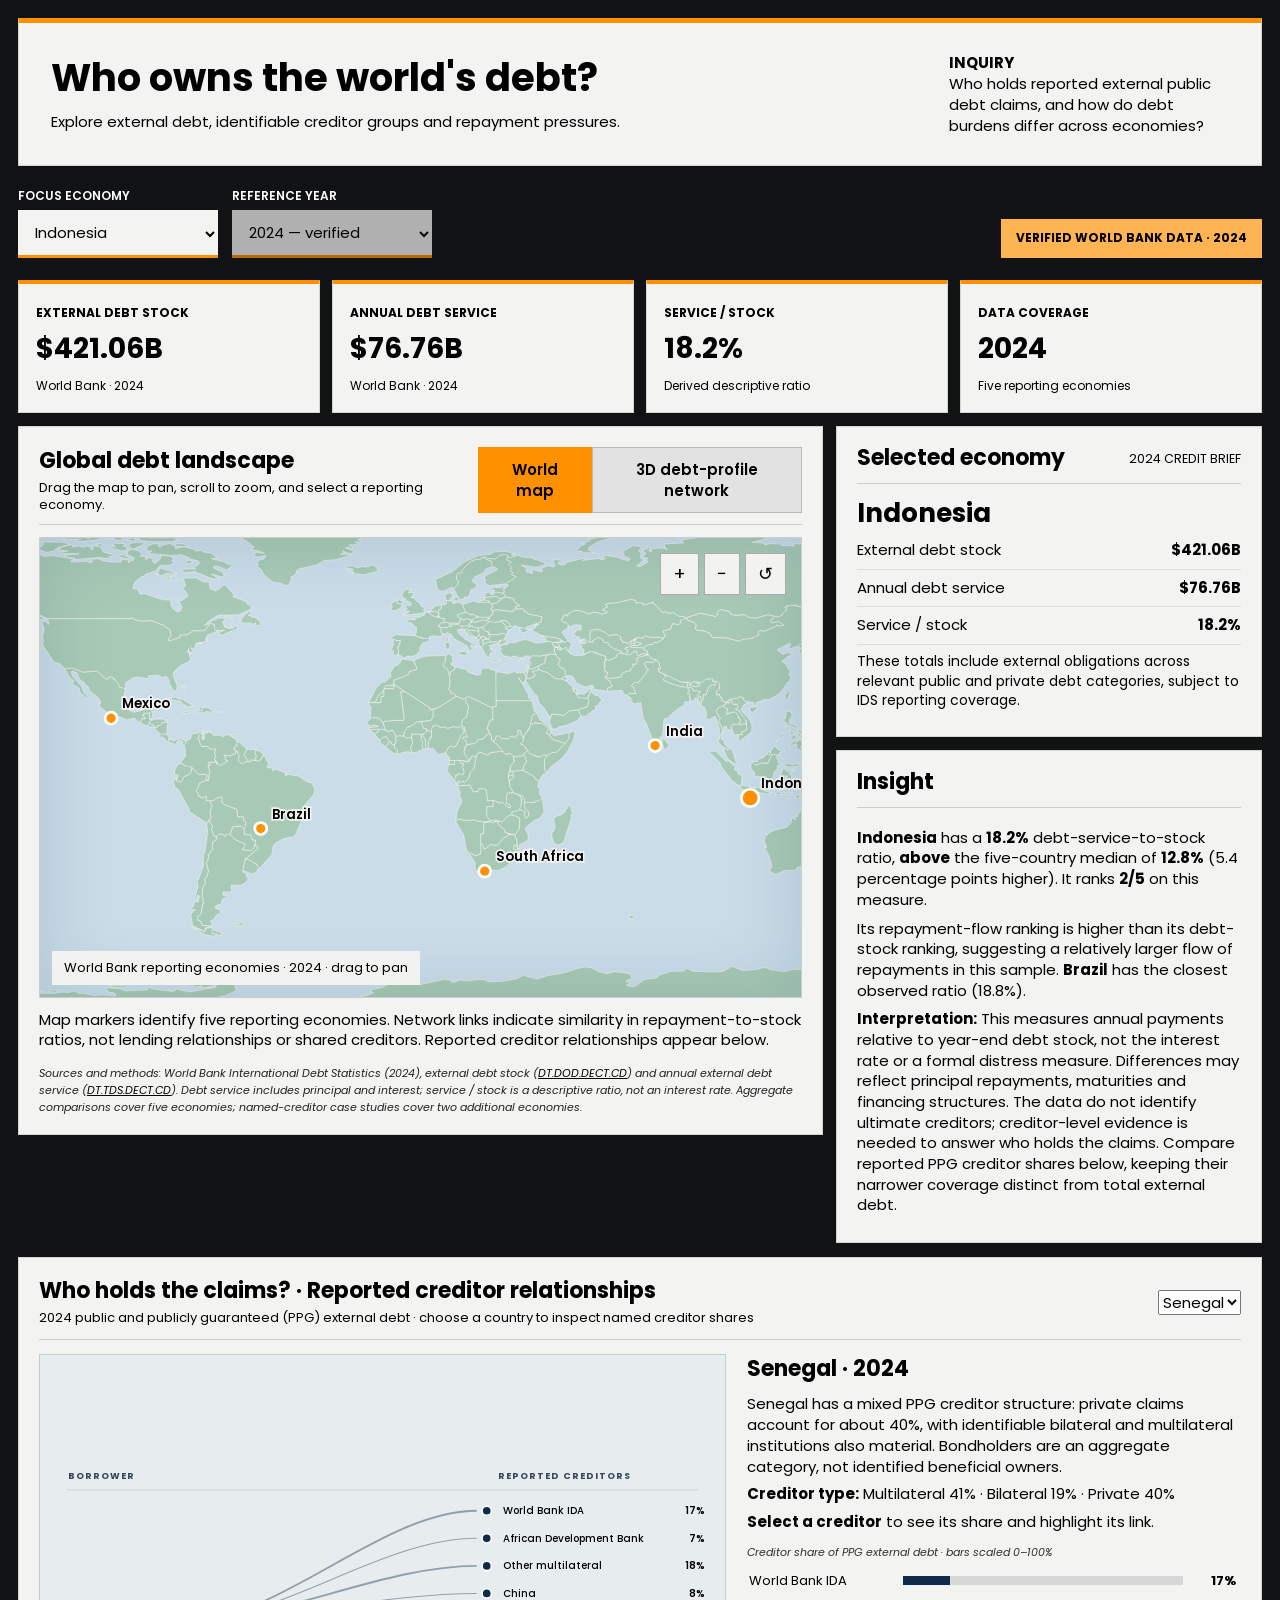
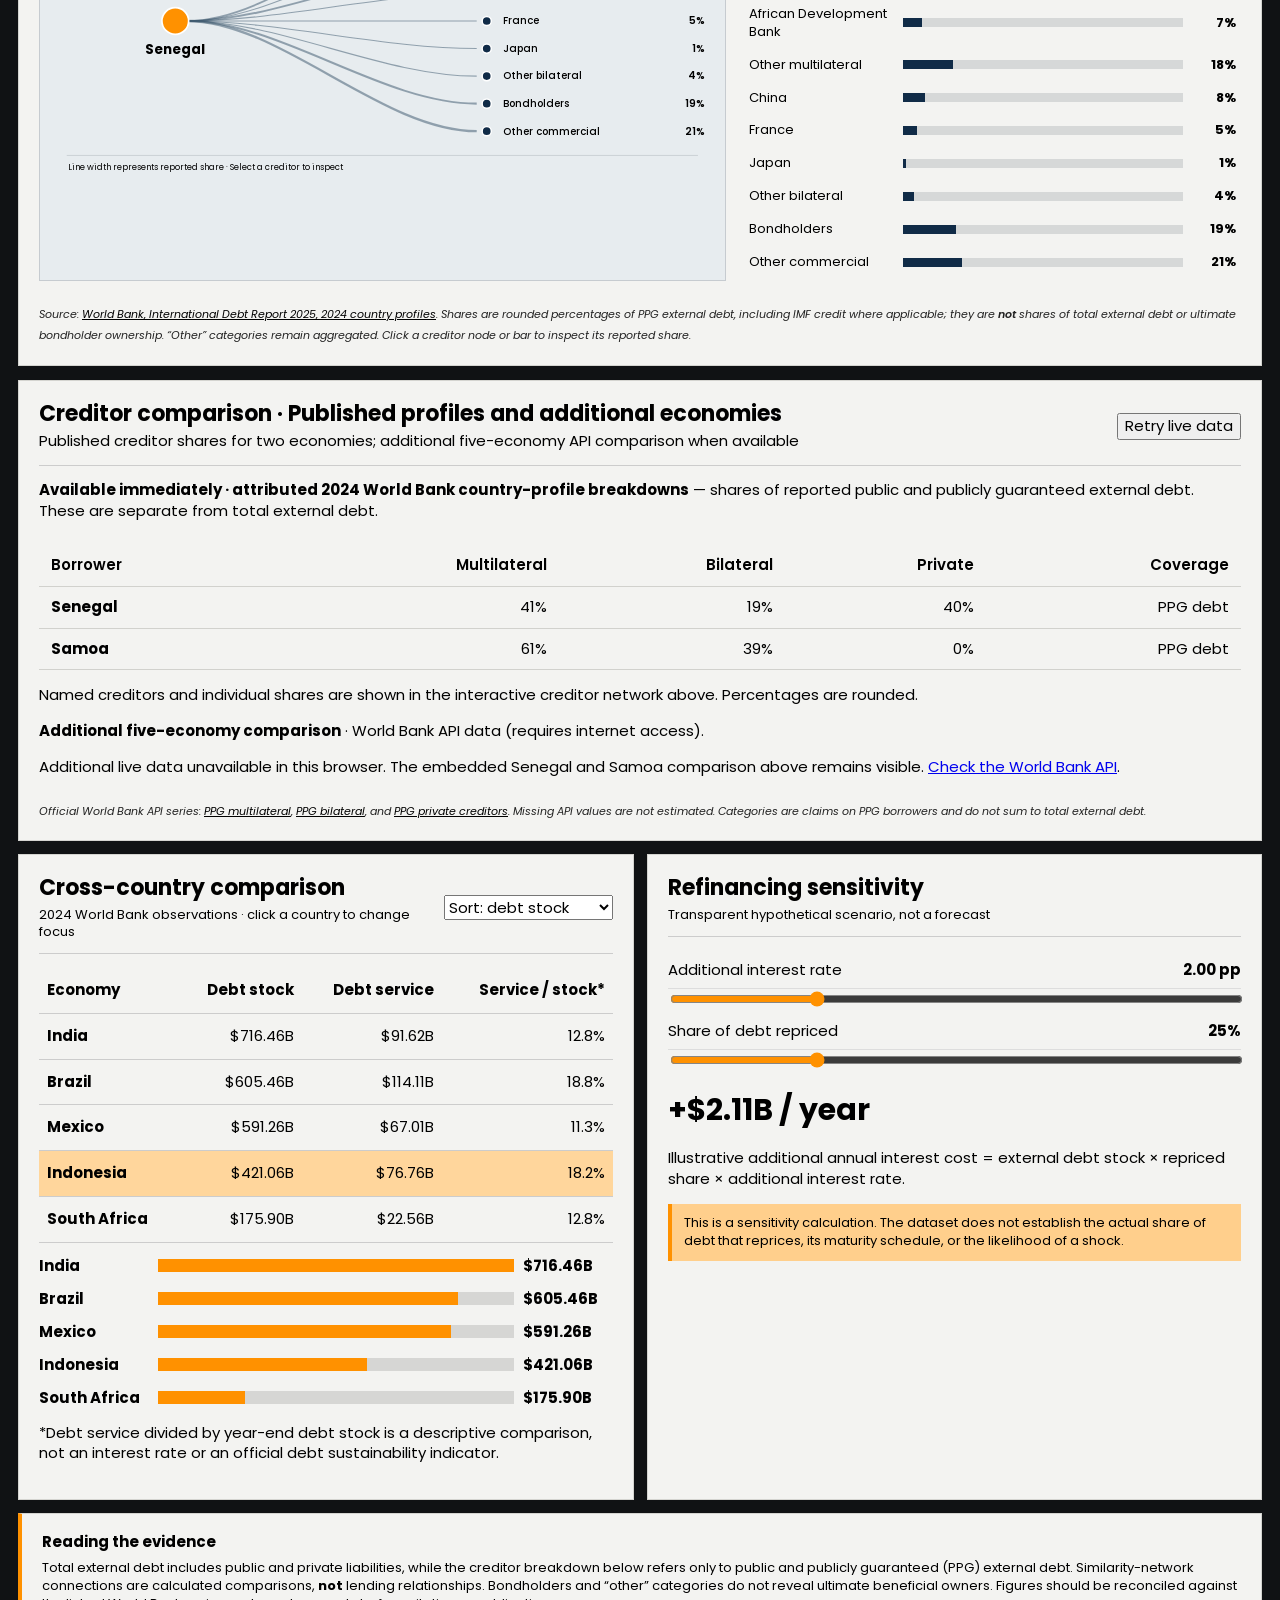
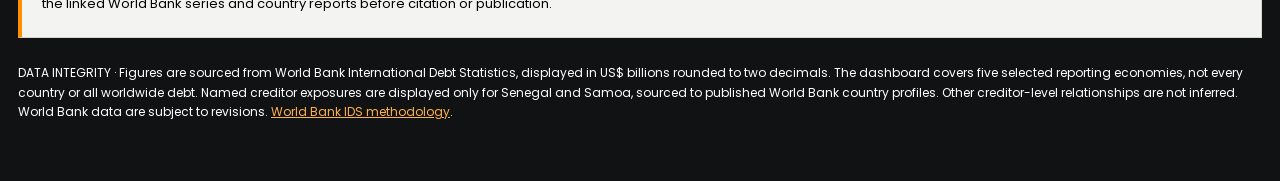
==== index.html @ e3b371bf "Add files via upload" ====
<!doctype html><html lang="en"><head><meta charset="utf-8"><meta name="viewport" content="width=device-width,initial-scale=1"><title>Who owns the world’s debt? | International debt explorer</title><link href="https://fonts.googleapis.com/css2?family=Poppins:wght@400;500;600;700&display=swap" rel="stylesheet"><style>
:root{--ink:#080808;--orange:#ff9100;--paper:#f2f2f0;--line:#d1d1cd}*{box-sizing:border-box}body{margin:0;background:#101214;color:#000;font:15px/1.45 Poppins,Arial,sans-serif}button,select,input{font:inherit;color:#000}button{cursor:pointer}header{background:#08090a;color:#fff;border-bottom:2px solid var(--orange);padding:16px 25px;display:flex;justify-content:space-between;gap:12px;align-items:center}header b{font-size:19px;letter-spacing:.05em;color:#fff}header small{color:#fff}.wrap{max-width:1580px;margin:auto;padding:24px 18px 60px}.hero,.panel,.kpi{background:var(--paper);border:1px solid #d4d4d0}.hero{padding:29px 32px;border-top:5px solid var(--orange);display:flex;justify-content:space-between;gap:24px}.hero h1{font-size:clamp(29px,3vw,43px);line-height:1.15;margin:8px 0 12px}.hero p{margin:0}.eyebrow{font-size:12px;font-weight:700;letter-spacing:.12em}.toolbar{display:flex;align-items:end;gap:14px;margin:22px 0;flex-wrap:wrap}.toolbar label{color:#fff;font-size:12px;font-weight:600;display:block;margin-bottom:5px}.toolbar select{background:var(--paper);padding:11px 13px;border:0;border-bottom:3px solid var(--orange);min-width:200px}.verified{margin-left:auto;background:#ffb454;padding:11px 15px;font-size:12px;font-weight:700}.kpis{display:grid;grid-template-columns:repeat(4,1fr);gap:12px;margin-bottom:13px}.kpi{border-top:4px solid var(--orange);padding:17px}.kpi small{font-size:12px;font-weight:700}.kpi strong{display:block;font-size:clamp(22px,2.2vw,32px);line-height:1.3;margin:8px 0}.kpi span{font-size:12px}.grid{display:grid;grid-template-columns:minmax(0,1.75fr) minmax(300px,.85fr);gap:13px}.panel{padding:20px;min-width:0}.section-head{display:flex;justify-content:space-between;gap:12px;align-items:center;border-bottom:1px solid #ccc;padding-bottom:13px;margin-bottom:14px}.section-head h2{font-size:21px;margin:0}.section-head p{margin:4px 0 0;font-size:13px}.tabs{display:flex}.tabs button{padding:11px 15px;border:1px solid #bbb;background:#e2e2e2;font-weight:600}.tabs button.active{background:var(--orange);border-color:var(--orange)}.mapframe{height:clamp(520px,52vw,760px);position:relative;overflow:hidden;background:#cddfea;border:1px solid #ccc;touch-action:none}.mapframe svg{width:100%;height:100%;display:block;cursor:grab;touch-action:none}.mapframe svg:active{cursor:grabbing}.mapframe .mapmark{fill:#ff9100;stroke:#fff;stroke-width:2.5}.mapframe .maplabel{font:600 12px Poppins,Arial;fill:#000;paint-order:stroke;stroke:#f2f2f0;stroke-width:3px}.mapcontrols{position:absolute;right:15px;top:15px;display:flex;gap:5px}.mapcontrols button{background:#f2f2f0;border:1px solid #aaa;padding:7px 12px;font-size:18px}.mapnote{position:absolute;bottom:12px;left:12px;background:#f2f2f0;padding:8px 12px;font-size:12px}.stack{display:grid;gap:13px;align-content:start}.stack p{margin:8px 0;line-height:1.42}.big{font-size:26px;font-weight:700}.fact{display:flex;justify-content:space-between;gap:12px;padding:10px 0;border-bottom:1px solid #ddd}.fact b{white-space:nowrap}.orange{color:#000;background:#ffcf8c;padding:10px 12px;border-left:4px solid var(--orange);font-size:13px}.below{display:grid;grid-template-columns:1fr 1fr;gap:13px;margin-top:13px}.below .panel{min-width:0}.data-table{width:100%;border-collapse:collapse;font-size:13px}.data-table th,.data-table td{padding:12px 8px;border-bottom:1px solid #ccc;text-align:right}.data-table th:first-child,.data-table td:first-child{text-align:left}.data-table tr[data-country]{cursor:pointer}.data-table tr[data-country]:hover{background:#ffe4c1}.data-table tr.selected{background:#ffd69c}.scroll{overflow:auto}.barrow{display:grid;grid-template-columns:110px 1fr 90px;align-items:center;gap:9px;margin:12px 0}.track{background:#d6d6d4;height:13px}.fill{background:var(--orange);height:100%}.muted{font-size:12px}.slider{width:100%;accent-color:#ff9100}.scenario{font-size:30px;font-weight:700;margin:16px 0}.source a{color:#000;text-decoration:underline}.source{font-size:13px}.network{width:100%;height:100%;background:#eef1f3;cursor:grab;touch-action:none}.hidden{display:none!important}.legend{margin-top:11px;font-size:12px}footer{color:#fff;font-size:12px;line-height:1.6;margin-top:25px}footer a{color:#ffb14b}.tooltip{position:fixed;pointer-events:none;z-index:100;background:#f2f2f0;border:1px solid #999;padding:9px 12px;box-shadow:0 5px 18px #0003;max-width:280px;font-size:13px;display:none}@media(max-width:1000px){.grid,.below{grid-template-columns:1fr}.kpis{grid-template-columns:repeat(2,1fr)}}@media(max-width:550px){.kpis{grid-template-columns:1fr 1fr}.hero{padding:19px}.panel{padding:13px}.mapframe{height:540px}.section-head{flex-wrap:wrap}.verified{margin-left:0}.barrow{grid-template-columns:85px 1fr 70px}}

/* V14: retained financial-terminal palette and Poppins typography */
body{font-size:16px;line-height:1.34}.wrap{padding-top:18px}.hero{align-items:center}.hero .eyebrow{display:none}.hero h1{margin:0 0 10px}.section-head h2{font-size:22px;line-height:1.22}.section-head p,.stack p{line-height:1.32}.panel,.kpi{transition:transform .18s ease,box-shadow .18s ease,border-color .18s ease;position:relative}.panel:hover,.kpi:hover{transform:translateY(-3px);box-shadow:0 10px 25px rgba(0,0,0,.22);border-color:#ff9100;z-index:2}.panel:focus-within,.kpi:focus-within{z-index:3}.mapframe{height:clamp(600px,58vw,820px);background:#cddfea;isolation:isolate}.mapframe:after{content:"";position:absolute;inset:0;pointer-events:none;z-index:1;box-shadow:inset 0 0 65px 9px rgba(26,60,82,.13);border-radius:1px}.mapcontrols,.mapnote{z-index:3}.mapframe svg{background:#cddfea}.source-note{font-size:13px;line-height:1.45;margin:12px 0 0}.source-note a{color:#000}.answer-lead{font-size:16px;line-height:1.36!important;margin:0 0 10px!important}.answer-detail{font-size:14px;line-height:1.35!important;margin:0!important}.stack{gap:12px}.fact{padding:8px 0}.tooltip{z-index:1000}.mapnote{font-size:13px}@media(max-width:1000px){.mapframe{height:650px}}@media(max-width:550px){.mapframe{height:560px}.hero{flex-direction:column;align-items:flex-start}}

/* V15: matched-height analytics columns. No unoccupied charcoal strip. */
@media (min-width:1001px){
 .grid{align-items:stretch;grid-template-columns:minmax(0,1.7fr) minmax(340px,.85fr)}
 .grid > .panel{display:flex;flex-direction:column}
 .grid > .panel .mapframe{height:clamp(420px,35vw,520px);flex:none}
 .grid > .stack{display:grid;grid-template-rows:minmax(0,1fr) minmax(0,1fr);align-content:stretch;height:100%;min-height:0}
 .grid > .stack > .panel{display:flex;flex-direction:column;min-height:0}
 .grid > .stack > .panel #brief,.grid > .stack > .panel #answer{flex:1}
}
@media (max-width:1000px){.grid > .stack{height:auto}.grid > .panel .mapframe{height:clamp(410px,65vw,600px)}}

.creditor-grid{display:grid;grid-template-columns:minmax(0,1.25fr) minmax(320px,.75fr);gap:18px}.creditor-network{min-height:420px;background:#e6ebef;border:1px solid #c6cbd0;position:relative;overflow:hidden}.creditor-network svg{width:100%;height:420px;display:block;touch-action:none}.creditor-detail{padding:8px 3px}.creditor-detail h3{font-size:22px;margin:0 0 10px}.creditor-detail p{line-height:1.38}.cbar{display:grid;grid-template-columns:125px 1fr 50px;align-items:center;gap:9px;margin:9px 0;cursor:pointer;padding:5px;border-radius:2px}.cbar:hover,.cbar.active{background:#ffdfb4}.cbar span{font-size:13px}.cbar .track{height:10px;background:#d6d8d8}.cbar .fill{height:100%;background:#102b47}.cbar b{font-size:13px;text-align:right}.creditor-network .edge{fill:none;stroke:#102b47;opacity:.43;cursor:pointer}.creditor-network .edge:hover{opacity:1;stroke:#ff9100}.creditor-network .node{cursor:pointer}.creditor-network text{font-family:Poppins,sans-serif;fill:#000;font-size:12px;font-weight:600;pointer-events:none}.creditor-network .node:hover circle{stroke:#ff9100;stroke-width:4}.source-note b{font-weight:600}.legend{margin-top:17px!important;line-height:1.5!important}.source-note{font-size:11px!important;line-height:1.5!important;margin-top:22px!important;color:#222}.source-note em{font-size:11px!important}.network-note{display:block;font-size:12px;color:#111}.mini-table{width:100%;border-collapse:collapse;margin-top:12px}.mini-table th,.mini-table td{padding:10px 8px;border-bottom:1px solid #d1d1cd;text-align:right;font-size:14px}.mini-table th:first-child,.mini-table td:first-child{text-align:left}.mini-table th{font-weight:600}.status-warn{padding:12px;background:#ffe4c3}.status-ok{padding:8px 0}.creditor-grid button{cursor:pointer}@media(max-width:950px){.creditor-grid{grid-template-columns:1fr}}

/* V18: consistent readable typography and creditor data visible without API */
.grid .stack, .grid .stack .panel {min-width:0}
#answer, #answer p, #brief, #brief p, #creditorInsight, #creditorInsight p,
#categoryPanel, #categoryPanel p, #categoryStatus, .legend, .source-note,
.data-table, .mini-table, .cbar, .muted {font-family:Poppins,Arial,sans-serif;font-size:15px!important;line-height:1.38!important}
#answer p, #brief p, #creditorInsight p {margin:7px 0!important}
#answer .answer-lead, #answer .answer-detail, #answer .answer-note {font-size:15px!important;line-height:1.38!important}
#categoryTable .mini-table td, #categoryTable .mini-table th {font-size:15px!important;padding:10px 12px}
#categoryPanel .source-note {margin-top:12px}
#categoryStatus {margin:12px 0}
#creditorInsight p[style] {font-size:15px!important}
@media(max-width:700px){#answer,#answer p,#brief,#brief p,#categoryPanel,.mini-table{font-size:14px!important}}
.creditor-network .diagram-eyebrow{font-size:10px;font-weight:650;letter-spacing:1.2px;fill:#35475a}.creditor-network .edge{transition:opacity .18s,stroke .18s}.creditor-network .node:hover circle{fill:#ff9100}.creditor-network{background:#e7ecef!important} .creditor-grid{align-items:start!important}.creditor-network{min-height:0!important;height:auto!important;align-self:start!important}.creditor-network svg{height:auto!important;aspect-ratio:820/380!important;max-height:440px!important}.creditor-detail{align-self:start!important}@media(max-width:700px){.creditor-network svg{min-height:270px!important}} 
/* V22: centre the visualisation against the full height of the adjacent creditor analysis. */
#creditorPanel .creditor-grid{align-items:stretch!important;grid-template-columns:minmax(0,1.25fr) minmax(320px,.75fr)}
#creditorPanel .creditor-network{align-self:stretch!important;display:flex!important;align-items:center!important;justify-content:center!important;min-height:0!important;height:auto!important;padding:12px 0!important}
#creditorPanel .creditor-network svg{display:block!important;width:100%!important;height:auto!important;aspect-ratio:820/380!important;max-height:none!important;flex:none}
#creditorPanel .creditor-detail{align-self:stretch!important}
@media(max-width:950px){#creditorPanel .creditor-grid{grid-template-columns:1fr!important}#creditorPanel .creditor-network{min-height:300px!important}#creditorPanel .creditor-network svg{max-height:420px!important}}

/* V23: balanced landscape/brief/insight layout. Brief is content-height; insight begins immediately below. */
@media (min-width:1001px){
  .grid{align-items:stretch;grid-template-columns:minmax(0,1.7fr) minmax(340px,.85fr);gap:13px}
  .grid > .panel{display:flex;flex-direction:column;padding-bottom:16px}
  .grid > .panel .mapframe{height:clamp(380px,32vw,465px)!important;flex:none}
  .grid > .stack{display:grid!important;grid-template-rows:auto minmax(0,1fr)!important;align-content:stretch!important;height:100%!important;min-height:0;gap:13px}
  .grid > .stack > .panel{min-height:0!important;display:block!important}
  .grid > .stack > .panel:first-child{height:max-content;align-self:start;padding-bottom:15px}
  .grid > .stack > .panel:last-child{align-self:stretch;display:flex!important;flex-direction:column}
  .grid > .stack > .panel #brief,.grid > .stack > .panel #answer{flex:initial!important}
  .grid > .stack > .panel .fact{padding:8px 0}
  .grid > .panel .legend{margin-top:12px!important;line-height:1.35!important}
  .grid > .panel .source-note{margin-top:14px!important;margin-bottom:0!important}
}
@media (max-width:1000px){
  .grid > .stack{display:flex!important;flex-direction:column;height:auto!important;gap:13px}
  .grid > .stack > .panel{height:auto!important;min-height:0!important}
  .grid > .panel .mapframe{height:clamp(360px,62vw,520px)!important}
}

/* V24: coherent dashboard geometry, readable financial visualisations */
:root{--paper:#f3f3f1;--orange:#ff9100}
body{font-family:Poppins,Arial,sans-serif;font-size:15px;line-height:1.4}
.panel,.kpi{transition:box-shadow .16s ease,border-color .16s ease;transform:none!important}
.panel:hover,.kpi:hover{box-shadow:0 5px 20px rgba(0,0,0,.14);border-color:#ff9100}
.grid{align-items:start!important;grid-template-columns:minmax(0,1.66fr) minmax(345px,.88fr)!important}
.grid>.panel{height:auto!important;padding-bottom:18px!important}
.grid>.stack{display:flex!important;flex-direction:column!important;gap:13px!important;height:auto!important;align-self:start!important;min-height:0!important}
.grid>.stack>.panel{height:auto!important;min-height:0!important;align-self:auto!important;display:block!important;flex:none!important;padding:18px 20px!important}
.grid>.stack>.panel:last-child{flex:none!important}
.grid>.panel .mapframe{height:clamp(430px,36vw,540px)!important;flex:none!important}
.grid .section-head{margin-bottom:12px;padding-bottom:11px}
.grid .legend{margin:10px 0 0!important;font-size:13px;line-height:1.45!important}
.grid .source-note{margin-top:18px!important;margin-bottom:0!important;font-size:11px!important;line-height:1.55!important}
#answer p{font-size:14px!important;line-height:1.46!important;margin:8px 0!important}
#answer .answer-lead{font-size:15px!important}
#brief p{font-size:14px!important;line-height:1.4!important}
#creditorPanel .creditor-grid{align-items:stretch!important;grid-template-columns:minmax(0,1.16fr) minmax(330px,.84fr)!important}
#creditorPanel .creditor-network{display:flex!important;align-items:center!important;justify-content:center!important;align-self:stretch!important;min-height:0!important;padding:0!important}
#creditorPanel .creditor-network svg{height:auto!important;width:100%!important;max-height:unset!important;aspect-ratio:820/380!important}
#creditorPanel .creditor-detail{padding:0 3px!important}
#creditorPanel .cbar{grid-template-columns:145px 1fr 44px!important;margin:5px 0!important;padding:5px 2px!important}
#creditorPanel .cbar .track{height:9px!important}
.bar-scale-note{font-size:11px!important;color:#303030;margin:12px 0 7px!important;font-style:italic}
#creditorPanel .creditor-network .edge{stroke:#405b70;opacity:.52}
#creditorPanel .creditor-network .diagram-eyebrow{font-size:11px}
#categoryPanel .mini-table td,#categoryPanel .mini-table th{font-size:13px;white-space:nowrap}
#categoryPanel .scroll{max-width:100%}
#scenarioDisclaimer{font-size:12px;line-height:1.45;margin-top:8px}
@media(max-width:1100px){.grid{grid-template-columns:1fr!important}.grid>.panel .mapframe{height:clamp(390px,55vw,570px)!important}}
@media(max-width:850px){#creditorPanel .creditor-grid{grid-template-columns:1fr!important}#creditorPanel .creditor-network{min-height:300px!important}#creditorPanel .creditor-network svg{max-width:850px!important}}
@media(max-width:550px){.grid>.panel .mapframe{height:410px!important}.grid>.stack>.panel{padding:15px!important}#creditorPanel .cbar{grid-template-columns:105px 1fr 38px!important}#creditorPanel .cbar span{font-size:11px!important}}
</style></head><body><main class="wrap"><section class="hero"><div><h1>Who owns the world's debt?</h1><p>Explore external debt, identifiable creditor groups and repayment pressures.</p></div><div style="max-width:280px"><b>INQUIRY</b><p>Who holds reported external public debt claims, and how do debt burdens differ across economies?</p></div></section><div class="toolbar"><div><label for="country">FOCUS ECONOMY</label><select id="country"></select></div><div><label>REFERENCE YEAR</label><select disabled><option>2024 — verified</option></select></div><div class="verified">VERIFIED WORLD BANK DATA · 2024</div></div><div class="kpis" id="kpis"></div><div class="grid"><section class="panel"><div class="section-head"><div><h2>Global debt landscape</h2><p>Drag the map to pan, scroll to zoom, and select a reporting economy.</p></div><div class="tabs"><button id="mapTab" class="active">World map</button><button id="networkTab">3D debt-profile network</button></div></div><div class="mapframe" id="visual"><div id="map" style="width:100%;height:100%"></div><canvas class="network hidden" id="network"></canvas><div class="mapcontrols"><button id="plus">+</button><button id="minus">−</button><button id="reset">↺</button></div><div class="mapnote" id="mapnote">World Bank reporting economies · 2024 · drag to pan</div></div><div class="legend">Map markers identify five reporting economies. Network links indicate similarity in repayment-to-stock ratios, not lending relationships or shared creditors. Reported creditor relationships appear below.</div><p class="source-note"><em>Sources and methods: World Bank International Debt Statistics (2024), external debt stock (<a href="https://data.worldbank.org/indicator/DT.DOD.DECT.CD" target="_blank" rel="noopener">DT.DOD.DECT.CD</a>) and annual external debt service (<a href="https://data.worldbank.org/indicator/DT.TDS.DECT.CD" target="_blank" rel="noopener">DT.TDS.DECT.CD</a>). Debt service includes principal and interest; service / stock is a descriptive ratio, not an interest rate. Aggregate comparisons cover five economies; named-creditor case studies cover two additional economies.</em></p></section><div class="stack"><section class="panel"><div class="section-head"><h2>Selected economy</h2><small>2024 CREDIT BRIEF</small></div><div id="brief"></div></section><section class="panel"><div class="section-head"><h2>Insight</h2></div><div id="answer"></div></section></div></div><section class="panel" id="creditorPanel" style="margin-top:14px"><div class="section-head"><div><h2>Who holds the claims? · Reported creditor relationships</h2><p>2024 public and publicly guaranteed (PPG) external debt · choose a country to inspect named creditor shares</p></div><select id="creditorCase"><option value="Senegal">Senegal</option><option value="Samoa">Samoa</option></select></div><div class="creditor-grid"><div class="creditor-network" id="creditorNetwork" aria-label="Interactive verified creditor relationship network"></div><div class="creditor-detail"><div id="creditorInsight"></div><div id="creditorBars"></div></div></div><p class="source-note"><em>Source: <a href="https://documents1.worldbank.org/curated/en/099122225162037208/pdf/P165236-a536f876-71a7-4abb-b204-80ef88d247a1.pdf" target="_blank" rel="noopener">World Bank, International Debt Report 2025, 2024 country profiles</a>. Shares are rounded percentages of PPG external debt, including IMF credit where applicable; they are <b>not</b> shares of total external debt or ultimate bondholder ownership. “Other” categories remain aggregated. Click a creditor node or bar to inspect its reported share.</em></p></section><section class="panel" id="categoryPanel" style="margin-top:14px"><div class="section-head"><div><h2>Creditor comparison · Published profiles and additional economies</h2><p>Published creditor shares for two economies; additional five-economy API comparison when available</p></div><button id="reloadCategories">Retry live data</button></div><div id="categoryStatus" class="muted">Loading embedded creditor comparison…</div><div id="categoryTable"></div><p class="source-note"><em>Official World Bank API series: <a href="https://data.worldbank.org/indicator/DT.DOD.MLAT.CD" target="_blank">PPG multilateral</a>, <a href="https://data.worldbank.org/indicator/DT.DOD.BLAT.CD" target="_blank">PPG bilateral</a>, and <a href="https://data.worldbank.org/indicator/DT.DOD.PRVT.CD" target="_blank">PPG private creditors</a>. Missing API values are not estimated. Categories are claims on PPG borrowers and do not sum to total external debt.</em></p></section><div class="below"><section class="panel"><div class="section-head"><div><h2>Cross-country comparison</h2><p>2024 World Bank observations · click a country to change focus</p></div><select id="sort"><option value="debt">Sort: debt stock</option><option value="service">Sort: annual service</option><option value="burden">Sort: service / stock</option></select></div><div class="scroll"><table class="data-table"><thead><tr><th>Economy</th><th>Debt stock</th><th>Debt service</th><th>Service / stock*</th></tr></thead><tbody id="rows"></tbody></table></div><div id="bars"></div><p class="muted">*Debt service divided by year-end debt stock is a descriptive comparison, not an interest rate or an official debt sustainability indicator.</p></section><section class="panel"><div class="section-head"><div><h2>Refinancing sensitivity</h2><p>Transparent hypothetical scenario, not a forecast</p></div></div><div class="fact"><span>Additional interest rate</span><b id="rateOut">2.0 pp</b></div><input class="slider" id="rate" type="range" min="0" max="8" step="0.25" value="2"><div class="fact"><span>Share of debt repriced</span><b id="shareOut">25%</b></div><input class="slider" id="share" type="range" min="0" max="100" step="5" value="25"><div class="scenario" id="scenario"></div><p>Illustrative additional annual interest cost = external debt stock × repriced share × additional interest rate.</p><p class="orange">This is a sensitivity calculation. The dataset does not establish the actual share of debt that reprices, its maturity schedule, or the likelihood of a shock.</p></section></div><div class="panel" style="margin-top:13px;padding:17px 20px;border-left:4px solid #ff9100"><b>Reading the evidence</b><p style="margin:7px 0;font-size:13px">Total external debt includes public and private liabilities, while the creditor breakdown below refers only to public and publicly guaranteed (PPG) external debt. Similarity-network connections are calculated comparisons, <b>not</b> lending relationships. Bondholders and “other” categories do not reveal ultimate beneficial owners. Figures should be reconciled against the linked World Bank series and country reports before citation or publication.</p></div>
<footer>DATA INTEGRITY · Figures are sourced from World Bank International Debt Statistics, displayed in US$ billions rounded to two decimals. The dashboard covers five selected reporting economies, not every country or all worldwide debt. Named creditor exposures are displayed only for Senegal and Samoa, sourced to published World Bank country profiles. Other creditor-level relationships are not inferred. World Bank data are subject to revisions. <a href="https://www.worldbank.org/en/programs/debt-statistics/ids" target="_blank" rel="noopener">World Bank IDS methodology</a>.</footer></main><div class="tooltip" id="tooltip"></div><script>
const DATA={Indonesia:{debt:421.05921,service:76.75812,xy:[802,278]},India:{debt:716.45602,service:91.61746,xy:[715,230]},Brazil:{debt:605.46378,service:114.11271,xy:[354,306]},Mexico:{debt:591.25503,service:67.01117,xy:[217,205]},'South Africa':{debt:175.89555,service:22.55714,xy:[559,345]}};
const names=Object.keys(DATA);let focus='Indonesia',sort='debt',view='map';const $=id=>document.getElementById(id);const usd=v=>'$'+v.toFixed(2)+'B';
const mapSvg=`<svg id="worldSvg" viewBox="0 0 1000 500" preserveAspectRatio="xMidYMid slice" aria-label="Interactive geographically grounded world map"><rect width="1000" height="500" fill="#c9dce8"/><g id="mapViewport"><g fill="#a8c9b5" stroke="#f5f6f2" stroke-width=".48" stroke-linejoin="round"><path d="M1000.0,294.6 L1000.0,296.0 L996.5,297.3 L996.1,296.2 L1000.0,294.6Z"/><path d="M993.5,298.3 L996.4,299.0 L996.0,300.4 L992.7,300.5 L993.5,298.3Z"/><path d="M0.0,294.6 L0.2,295.8 L0.0,296.0 L0.0,294.6Z"/><path d="M594.2,252.6 L604.7,258.6 L604.9,260.2 L608.9,263.0 L607.6,266.4 L607.8,268.0 L609.6,269.0 L608.9,273.6 L612.0,278.7 L609.8,280.3 L601.4,282.6 L596.0,282.0 L593.7,276.2 L585.4,273.2 L582.3,268.1 L581.5,262.5 L585.4,259.3 L584.6,256.7 L585.6,254.7 L584.5,253.2 L594.2,252.6Z"/><path d="M475.9,173.2 L475.9,178.1 L466.8,178.0 L466.8,185.1 L464.2,185.3 L464.1,190.8 L453.2,190.7 L452.6,191.7 L452.7,190.5 L459.0,190.3 L461.4,184.2 L465.3,181.2 L466.6,177.7 L468.4,175.3 L475.6,174.7 L475.9,173.2Z"/><path d="M158.8,113.9 L151.0,110.0 L146.0,108.8 L144.5,106.3 L144.9,104.6 L141.3,103.5 L140.8,101.2 L137.5,99.2 L138.9,94.7 L134.1,92.9 L129.6,87.7 L123.7,83.9 L118.2,86.4 L113.8,83.3 L108.3,82.5 L108.4,56.4 L120.8,58.6 L126.6,56.6 L130.8,56.9 L139.5,55.0 L141.4,56.2 L144.1,54.2 L150.7,57.0 L154.4,55.1 L154.8,57.2 L162.6,56.1 L179.9,58.6 L183.6,60.0 L179.7,61.4 L184.7,62.0 L194.6,61.2 L197.6,62.8 L200.6,61.4 L197.7,60.2 L199.5,59.3 L205.1,58.9 L210.2,61.1 L218.2,62.1 L226.5,61.7 L226.2,60.0 L228.7,59.5 L233.0,60.4 L233.0,63.1 L234.8,60.9 L237.0,60.9 L238.2,58.1 L232.0,55.3 L232.2,52.2 L235.5,50.2 L242.0,51.9 L245.8,55.0 L243.3,56.4 L248.5,57.0 L248.5,59.8 L252.2,57.6 L255.5,59.4 L254.7,61.5 L257.4,63.3 L262.3,58.9 L262.4,55.9 L270.5,56.5 L274.2,57.9 L274.4,59.3 L272.3,60.7 L274.3,62.2 L273.9,63.6 L268.5,65.5 L261.8,65.1 L257.4,70.1 L248.0,73.3 L247.9,75.1 L244.6,75.5 L238.2,80.8 L237.0,86.3 L241.1,86.7 L243.6,91.4 L247.5,90.9 L263.9,96.4 L271.5,96.8 L271.9,102.0 L273.9,105.1 L278.0,107.8 L280.2,106.9 L281.7,104.0 L280.2,99.6 L278.3,98.1 L282.7,96.8 L287.4,93.0 L285.3,88.7 L281.9,86.7 L285.2,83.7 L283.0,76.9 L294.9,76.5 L301.7,80.2 L306.7,80.4 L307.5,86.2 L312.1,88.3 L316.1,86.8 L320.6,82.4 L329.5,91.8 L328.3,93.5 L340.7,98.3 L341.8,100.6 L345.1,102.0 L345.3,105.1 L333.2,110.4 L315.6,110.5 L309.7,113.7 L302.5,119.9 L304.8,119.5 L309.3,115.8 L315.1,113.5 L319.3,113.2 L321.7,114.6 L319.1,116.5 L320.9,121.6 L324.5,122.9 L329.1,122.5 L331.9,119.4 L332.1,121.4 L333.9,122.4 L318.4,129.0 L316.3,128.8 L316.2,126.5 L321.0,124.2 L313.5,124.6 L311.7,123.0 L311.7,119.3 L307.7,118.2 L303.7,123.7 L301.4,125.0 L292.0,125.0 L286.6,128.8 L281.3,128.8 L280.1,129.3 L280.7,130.9 L271.0,134.2 L269.1,133.4 L271.8,129.0 L270.7,124.0 L264.2,119.7 L254.5,115.8 L245.4,116.3 L238.0,114.8 L236.6,112.8 L235.7,113.9 L158.8,113.9Z"/><path d="M266.7,76.5 L268.7,75.2 L272.6,75.3 L269.3,77.3 L266.7,76.5Z"/><path d="M278.4,47.8 L275.3,46.3 L275.5,45.3 L283.2,45.4 L288.2,47.7 L278.4,47.8Z"/><path d="M276.9,77.5 L278.0,76.7 L279.8,77.3 L278.7,78.8 L276.9,77.5Z"/><path d="M240.0,41.7 L238.5,42.8 L231.1,41.9 L236.5,39.9 L240.0,41.7Z"/><path d="M239.3,34.7 L232.9,34.6 L232.1,33.8 L237.7,33.8 L239.3,34.7Z"/><path d="M226.0,30.9 L234.6,32.2 L229.7,33.7 L227.4,33.1 L226.0,30.9Z"/><path d="M255.1,43.4 L243.3,42.1 L242.0,39.2 L239.2,38.0 L230.2,36.8 L231.3,35.7 L245.5,36.7 L247.9,37.6 L247.3,38.7 L252.3,40.0 L274.6,39.7 L278.2,41.9 L272.4,43.2 L255.1,43.4Z"/><path d="M184.6,34.1 L194.8,33.3 L188.7,35.0 L184.6,34.1Z"/><path d="M190.3,31.0 L195.4,31.7 L187.4,32.2 L190.3,31.0Z"/><path d="M346.1,106.7 L342.2,111.6 L344.0,110.7 L345.9,111.3 L344.9,112.3 L351.5,113.2 L350.6,115.2 L352.5,114.8 L353.8,118.0 L352.6,120.4 L349.5,120.0 L349.3,117.4 L346.1,119.8 L344.5,119.7 L346.4,118.4 L343.7,117.7 L335.4,117.8 L334.9,116.9 L336.7,116.0 L335.5,115.2 L340.7,109.1 L344.8,106.6 L346.1,106.7Z"/><path d="M261.4,67.4 L273.2,71.0 L273.5,72.3 L277.5,73.0 L275.0,73.9 L269.1,71.9 L262.4,74.9 L261.5,73.2 L257.7,73.5 L260.1,72.1 L261.4,67.4Z"/><path d="M275.7,49.8 L283.8,47.9 L293.8,50.6 L294.2,51.9 L299.3,51.2 L302.2,53.0 L308.9,54.1 L314.0,57.8 L308.9,59.1 L319.8,61.5 L323.8,64.1 L328.2,64.3 L327.3,66.2 L322.4,69.4 L314.7,65.6 L311.1,65.9 L310.7,67.5 L318.6,71.2 L320.4,73.9 L319.4,75.9 L308.9,72.9 L316.2,78.0 L308.7,76.9 L292.1,70.3 L292.2,71.1 L284.1,71.6 L281.8,70.6 L283.6,68.6 L294.6,68.2 L293.6,67.2 L294.6,65.8 L298.2,63.1 L296.4,60.9 L286.5,58.6 L288.3,57.9 L280.7,55.1 L274.2,56.3 L253.7,54.4 L251.4,53.4 L254.3,52.2 L250.3,52.2 L249.4,49.3 L251.6,46.9 L254.4,45.7 L261.6,45.0 L259.5,46.8 L261.7,48.5 L264.3,46.3 L271.3,45.1 L276.1,48.0 L275.7,49.8Z"/><path d="M237.5,44.1 L243.3,44.2 L248.6,44.8 L238.1,49.9 L235.0,49.8 L233.3,46.0 L237.5,44.1Z"/><path d="M158.7,38.6 L169.2,34.7 L177.2,34.3 L176.8,36.5 L174.7,37.4 L162.5,39.2 L158.7,38.6Z"/><path d="M130.1,99.5 L134.0,99.7 L133.2,102.8 L135.6,105.1 L130.4,101.6 L130.1,99.5Z"/><path d="M207.0,29.7 L219.9,31.1 L223.1,33.6 L207.8,32.3 L210.5,31.5 L207.2,30.8 L207.0,29.7Z"/><path d="M156.9,115.2 L151.0,114.4 L147.1,111.6 L144.3,111.1 L143.4,109.0 L150.7,110.3 L156.9,115.2Z"/><path d="M153.0,43.6 L173.5,43.9 L179.1,45.9 L168.8,48.6 L165.4,50.5 L165.4,51.7 L158.1,53.1 L150.2,50.4 L155.7,45.3 L153.0,43.6Z"/><path d="M200.5,39.3 L205.9,39.0 L206.4,40.3 L204.7,41.7 L188.3,43.3 L184.0,43.3 L183.7,42.4 L189.5,41.2 L173.0,41.0 L179.4,37.6 L197.0,40.4 L193.1,37.7 L195.6,36.7 L198.5,37.0 L200.5,39.3Z"/><path d="M198.9,47.0 L207.2,48.1 L209.8,52.8 L219.5,55.5 L219.2,56.7 L214.6,56.9 L216.4,58.0 L215.5,59.0 L205.7,57.8 L185.2,59.6 L183.7,58.3 L177.5,57.9 L174.1,55.7 L187.7,54.5 L172.5,54.1 L171.0,53.0 L177.5,51.9 L168.3,51.2 L172.6,48.0 L180.0,46.3 L182.9,46.9 L181.5,48.2 L187.7,47.3 L191.5,48.7 L194.7,47.3 L197.2,48.2 L199.5,51.0 L200.9,49.8 L198.9,47.0Z"/><path d="M221.0,48.0 L217.9,46.2 L221.2,44.9 L229.5,45.1 L230.2,45.9 L227.6,47.2 L231.8,48.4 L231.3,50.9 L226.8,52.0 L215.3,48.6 L215.3,47.7 L221.0,48.0Z"/><path d="M202.9,45.9 L207.6,45.4 L209.7,46.1 L207.3,47.9 L202.9,45.9Z"/><path d="M226.4,36.9 L228.5,38.2 L227.3,41.7 L222.8,42.0 L219.8,41.5 L219.8,39.9 L215.3,40.1 L215.1,38.0 L226.4,36.9Z"/><path d="M231.4,27.3 L238.1,25.1 L236.8,24.4 L243.3,24.3 L256.1,26.9 L261.6,29.6 L252.7,32.5 L242.0,32.4 L239.0,31.2 L239.1,30.2 L241.3,29.5 L236.2,29.5 L231.4,27.3Z"/><path d="M245.6,22.5 L262.5,20.4 L268.9,21.3 L271.1,19.8 L279.7,19.1 L297.7,18.8 L328.2,20.5 L312.1,23.6 L318.1,23.6 L307.0,26.1 L302.3,28.3 L286.4,29.7 L290.2,30.0 L288.3,30.5 L290.6,31.9 L278.4,35.5 L283.6,36.7 L276.2,38.4 L251.4,37.6 L251.1,36.2 L256.2,35.6 L254.8,33.6 L264.0,34.6 L255.7,32.3 L263.6,29.6 L259.7,28.5 L258.5,27.1 L268.3,27.5 L272.6,26.5 L256.7,26.3 L245.6,22.5Z"/><path d="M291.1,62.7 L286.1,63.6 L285.5,62.3 L286.6,60.7 L289.2,60.3 L291.3,61.1 L291.1,62.7Z"/><path d="M227.2,55.2 L234.3,58.0 L232.6,59.0 L222.8,57.2 L227.2,55.2Z"/><path d="M320.8,111.5 L325.4,111.9 L328.3,113.6 L323.4,112.8 L320.8,111.5Z"/><path d="M322.2,119.3 L323.2,120.7 L327.7,121.0 L325.3,122.3 L321.8,121.1 L321.1,120.2 L322.2,119.3Z"/><path d="M158.8,113.9 L235.7,113.9 L236.6,112.8 L238.0,114.8 L245.4,116.3 L254.5,115.8 L264.2,119.7 L270.7,124.0 L271.8,129.0 L269.1,133.1 L270.3,134.2 L280.7,130.9 L280.1,129.3 L281.3,128.8 L286.6,128.8 L292.0,125.0 L301.4,125.0 L303.7,123.7 L307.7,118.2 L311.7,119.3 L311.7,123.0 L314.0,125.5 L305.2,128.7 L303.3,132.4 L304.2,133.9 L305.3,133.9 L305.0,132.9 L305.9,133.5 L305.7,134.3 L295.2,136.3 L300.2,136.3 L294.6,136.8 L293.9,139.7 L291.9,141.8 L290.2,140.3 L291.5,143.3 L289.1,146.6 L289.7,144.6 L288.2,143.6 L287.9,141.3 L288.0,144.2 L286.1,143.8 L288.1,144.7 L289.6,151.2 L287.9,153.3 L280.4,157.0 L274.1,162.7 L274.1,166.6 L277.6,175.3 L276.7,180.0 L274.5,180.0 L273.0,178.1 L269.8,172.5 L270.4,170.7 L267.5,166.8 L263.6,167.7 L260.0,165.6 L251.1,166.2 L251.6,169.0 L241.0,167.3 L237.0,168.1 L230.2,172.7 L230.2,178.1 L229.1,178.2 L224.9,176.7 L219.6,168.4 L215.3,167.3 L213.6,169.5 L211.3,168.7 L204.1,161.8 L191.6,163.0 L181.3,159.1 L174.6,159.6 L170.8,155.5 L164.9,153.9 L154.4,138.0 L155.0,133.3 L154.1,131.2 L155.8,123.5 L153.6,116.2 L158.0,116.6 L159.5,119.2 L160.2,118.4 L158.8,113.9Z"/><path d="M67.1,193.7 L70.0,195.8 L67.5,197.5 L66.5,195.3 L67.1,193.7Z"/><path d="M66.7,192.3 L65.5,192.9 L64.7,191.9 L65.0,191.6 L66.7,192.3Z"/><path d="M63.2,191.1 L64.5,191.5 L63.0,191.4 L63.2,191.1Z"/><path d="M61.0,189.7 L62.1,190.8 L61.9,190.9 L60.8,190.8 L61.0,189.7Z"/><path d="M56.7,188.2 L57.0,189.2 L56.1,188.7 L56.7,188.2Z"/><path d="M34.8,82.7 L39.8,82.5 L40.1,83.6 L34.8,82.7Z"/><path d="M74.4,89.0 L77.4,90.0 L72.2,92.4 L70.8,91.7 L70.4,90.4 L74.4,89.0Z"/><path d="M108.4,56.4 L108.3,82.5 L113.8,83.3 L118.2,86.4 L123.7,83.9 L129.6,87.7 L134.1,92.9 L138.9,94.7 L138.9,96.4 L137.4,97.8 L133.4,95.8 L132.6,93.4 L129.1,91.2 L127.6,88.5 L120.5,88.3 L111.5,84.6 L100.1,83.3 L91.3,80.9 L88.3,81.5 L88.8,83.4 L78.6,85.7 L79.4,81.3 L82.4,80.5 L81.6,79.8 L72.2,85.1 L74.2,86.5 L71.6,88.5 L65.8,90.5 L59.9,94.5 L47.0,98.1 L41.8,98.4 L59.2,91.6 L61.9,90.1 L63.8,86.3 L58.2,87.7 L56.4,86.3 L55.6,87.3 L54.6,85.9 L50.1,87.0 L50.3,84.4 L48.6,83.4 L44.9,83.9 L40.7,81.9 L40.7,80.4 L38.6,79.2 L39.6,77.6 L42.9,74.6 L47.0,74.8 L53.4,72.9 L51.3,71.1 L53.4,70.0 L47.9,71.3 L41.8,71.0 L37.7,70.3 L33.0,67.6 L43.1,65.1 L45.4,65.1 L45.0,66.5 L50.9,66.3 L36.8,60.1 L38.3,58.7 L43.2,58.6 L50.3,54.6 L65.1,51.8 L71.3,53.6 L77.2,53.3 L108.4,56.4Z"/><path d="M23.0,72.8 L26.4,73.1 L31.4,74.2 L29.1,75.1 L23.5,74.1 L23.0,72.8Z"/><path d="M742.7,113.3 L740.6,115.1 L738.2,115.4 L738.1,118.2 L736.6,119.4 L731.1,118.5 L729.1,123.5 L722.1,125.2 L724.6,130.1 L722.7,130.8 L722.9,132.4 L719.8,131.0 L710.1,130.9 L706.1,129.7 L704.6,130.3 L704.1,131.9 L697.7,131.4 L691.9,135.0 L690.6,137.0 L688.8,135.7 L685.3,135.6 L684.8,133.4 L683.4,133.3 L683.6,130.6 L680.3,128.5 L672.3,129.2 L669.6,126.7 L662.5,123.4 L655.4,125.0 L655.5,135.3 L654.0,135.4 L650.2,132.4 L645.8,133.9 L645.8,131.1 L642.6,130.2 L639.7,126.1 L642.4,126.3 L642.5,124.3 L647.3,124.3 L647.3,119.9 L642.2,119.3 L636.4,121.1 L635.0,120.7 L635.3,119.2 L633.5,117.4 L631.4,117.5 L629.1,115.6 L632.1,109.8 L634.9,111.5 L635.3,109.4 L641.0,106.4 L645.4,106.3 L654.8,109.4 L657.7,108.2 L662.1,108.2 L665.7,109.6 L670.4,108.9 L671.1,107.6 L666.6,105.7 L671.4,102.8 L669.4,100.9 L670.7,100.0 L681.1,99.0 L691.9,96.2 L696.8,96.8 L697.7,99.6 L700.6,99.0 L704.2,99.9 L704.0,101.4 L713.6,98.6 L712.6,99.5 L716.1,101.7 L722.3,108.7 L723.8,107.3 L727.6,108.9 L731.6,108.1 L737.6,112.0 L741.2,111.6 L742.7,113.3Z"/><path d="M655.5,135.3 L655.4,125.0 L662.5,123.4 L669.6,126.7 L672.3,129.2 L680.3,128.5 L683.6,130.6 L683.4,133.3 L684.8,133.4 L685.3,135.6 L688.8,135.7 L689.6,137.0 L697.1,132.6 L697.9,132.9 L695.6,134.7 L702.9,136.5 L699.4,138.5 L696.1,138.3 L696.3,136.2 L692.6,136.9 L690.4,140.2 L688.1,140.1 L687.3,141.3 L689.4,141.9 L690.0,144.0 L688.4,146.8 L684.8,146.2 L684.9,144.5 L678.3,142.0 L673.3,138.7 L671.9,135.9 L668.0,135.5 L666.6,132.7 L662.9,131.2 L658.1,133.8 L658.6,135.2 L655.5,135.3Z"/><path d="M891.7,257.2 L901.6,260.7 L905.1,263.5 L905.5,265.2 L910.1,266.9 L910.8,268.4 L908.3,268.7 L908.9,270.5 L913.2,275.3 L914.7,275.2 L914.6,276.4 L918.9,278.6 L918.6,279.4 L910.9,278.1 L905.7,272.4 L902.1,271.2 L898.0,272.9 L898.4,275.0 L896.2,275.9 L891.8,275.3 L891.7,257.2Z"/><path d="M924.0,260.2 L925.4,262.5 L924.5,263.2 L923.4,260.5 L918.5,257.6 L919.3,256.9 L924.0,260.2Z"/><path d="M920.3,266.2 L915.9,267.5 L912.0,266.0 L912.2,265.1 L916.2,265.3 L917.1,263.9 L917.3,265.4 L918.9,265.2 L921.2,263.2 L920.9,261.6 L922.6,261.5 L923.1,263.5 L920.3,266.2Z"/><path d="M929.2,264.3 L933.4,268.2 L933.0,268.9 L931.0,268.2 L929.2,264.3Z"/><path d="M891.7,257.2 L891.8,275.3 L889.3,273.0 L882.3,273.4 L885.2,270.3 L883.1,265.0 L871.3,259.8 L869.4,261.4 L868.8,259.2 L866.6,257.8 L871.6,256.9 L871.4,256.2 L867.3,256.1 L862.6,252.6 L867.7,251.0 L872.2,252.2 L873.4,257.7 L876.3,259.4 L878.6,256.4 L881.8,254.7 L891.7,257.2Z"/><path d="M847.1,274.7 L847.5,276.1 L845.7,278.2 L842.9,278.4 L844.4,275.8 L847.1,274.7Z"/><path d="M872.8,269.2 L872.5,267.1 L873.6,265.1 L874.2,267.3 L872.8,269.2Z"/><path d="M827.5,238.5 L825.9,241.0 L827.9,243.6 L827.4,244.9 L830.5,247.5 L827.3,247.8 L826.4,252.2 L823.8,254.1 L822.6,261.1 L822.2,260.2 L819.1,261.4 L818.0,259.7 L814.6,258.7 L811.3,259.7 L810.3,258.3 L806.2,258.2 L805.8,254.4 L803.0,251.3 L802.6,248.8 L803.0,246.3 L804.6,244.4 L807.0,247.9 L813.5,245.8 L816.1,246.6 L818.4,246.0 L821.8,238.0 L827.5,238.5Z"/><path d="M855.9,257.9 L862.4,258.6 L863.4,260.7 L861.1,259.6 L855.3,259.4 L855.9,257.9Z"/><path d="M852.4,260.5 L850.5,260.0 L850.0,258.8 L852.8,258.7 L853.5,259.6 L852.4,260.5Z"/><path d="M855.4,244.0 L857.5,246.9 L857.3,249.3 L855.9,249.0 L855.5,250.7 L856.6,252.2 L855.8,252.5 L853.9,247.2 L855.4,244.0Z"/><path d="M841.5,247.6 L847.9,246.1 L845.7,248.8 L843.6,249.3 L833.8,249.3 L833.4,251.4 L835.9,253.9 L842.6,251.7 L842.4,253.0 L841.2,252.6 L837.5,255.3 L840.2,258.9 L839.6,259.8 L842.1,263.0 L842.1,264.8 L840.6,265.7 L839.5,264.7 L840.9,262.4 L838.2,263.5 L837.5,262.7 L837.8,261.6 L835.8,260.0 L836.0,257.3 L834.2,258.1 L834.5,265.4 L832.8,265.8 L831.6,264.9 L831.9,259.7 L830.8,259.7 L829.9,257.8 L832.8,249.6 L835.8,246.4 L841.5,247.6Z"/><path d="M834.2,278.5 L830.5,276.5 L833.1,276.0 L835.5,277.7 L834.2,278.5Z"/><path d="M835.3,272.9 L838.9,273.5 L841.4,272.5 L841.0,274.0 L833.1,274.5 L833.1,273.5 L835.3,272.9Z"/><path d="M827.5,272.5 L830.2,273.0 L830.9,274.2 L824.3,275.1 L827.5,272.5Z"/><path d="M801.4,267.8 L801.7,268.8 L807.1,269.1 L807.7,268.0 L812.8,269.3 L813.8,271.1 L821.4,273.3 L818.2,274.3 L800.8,271.6 L792.7,269.0 L794.6,266.4 L801.4,267.8Z"/><path d="M789.9,253.0 L791.4,256.5 L793.4,256.7 L794.7,258.5 L793.9,266.3 L790.9,266.3 L785.0,261.7 L775.7,249.5 L773.9,244.9 L764.9,236.2 L764.7,234.8 L770.8,235.4 L779.6,244.2 L782.4,244.2 L784.7,246.1 L788.4,249.7 L787.3,252.0 L789.9,253.0Z"/><path d="M309.3,396.2 L311.8,399.6 L319.3,401.9 L318.1,403.3 L315.4,403.5 L309.4,402.4 L309.3,396.2Z"/><path d="M339.9,333.9 L337.5,345.6 L341.0,348.0 L340.7,349.9 L342.4,351.1 L342.3,352.5 L339.6,356.1 L335.5,357.6 L326.8,357.9 L327.4,363.0 L325.7,364.0 L319.1,364.1 L319.5,366.8 L321.4,367.7 L322.9,366.8 L323.7,368.2 L318.9,370.8 L317.9,375.1 L313.1,376.5 L312.3,378.6 L317.7,381.2 L316.7,383.7 L313.4,385.3 L311.6,388.5 L307.9,390.9 L310.7,395.4 L300.2,394.5 L299.1,390.8 L296.3,389.9 L296.1,387.0 L299.1,384.0 L300.9,374.9 L302.2,374.4 L300.6,372.8 L301.5,371.6 L299.6,367.4 L300.7,366.8 L300.2,363.4 L301.6,358.1 L303.3,357.1 L302.4,351.8 L304.5,350.0 L306.1,345.0 L304.1,337.1 L305.8,334.3 L306.5,329.1 L310.3,324.7 L309.5,323.6 L310.0,318.1 L313.0,316.7 L313.6,313.2 L315.9,310.6 L319.5,311.3 L321.2,313.3 L322.3,311.1 L325.4,311.2 L331.0,316.3 L339.5,319.9 L339.9,321.1 L337.2,325.3 L345.3,326.1 L349.6,321.0 L351.0,322.6 L351.0,324.8 L339.9,333.9Z"/><path d="M309.3,396.2 L309.4,402.4 L314.0,402.5 L310.7,404.5 L302.8,402.9 L292.6,396.8 L302.5,400.2 L304.8,397.0 L309.3,396.2Z"/><path d="M306.7,298.8 L309.9,303.9 L309.0,306.6 L311.6,313.5 L313.9,313.9 L313.0,316.7 L310.0,318.1 L309.5,323.6 L310.3,324.7 L306.5,329.1 L305.8,334.3 L304.1,337.1 L306.1,345.0 L304.5,350.0 L302.4,351.8 L303.3,357.1 L301.6,358.1 L300.2,363.4 L300.7,366.8 L299.6,367.4 L301.5,371.6 L300.6,372.8 L302.2,374.4 L300.9,374.9 L299.1,384.0 L296.1,387.0 L296.3,389.9 L299.1,390.8 L300.2,394.5 L309.5,395.3 L303.2,396.9 L302.8,399.5 L301.6,399.6 L291.8,395.2 L290.0,385.2 L291.2,382.5 L294.1,380.4 L289.9,379.6 L292.5,377.1 L293.5,372.5 L296.6,373.5 L298.0,367.7 L296.1,367.0 L295.3,370.5 L293.5,370.1 L296.6,359.1 L295.6,353.2 L296.8,353.1 L301.6,340.1 L301.4,330.2 L303.0,326.8 L305.3,309.4 L304.5,301.0 L306.7,298.8Z"/><path d="M580.6,257.9 L582.3,268.1 L585.4,273.2 L579.8,273.7 L578.8,282.8 L582.3,283.8 L582.5,286.8 L580.4,286.8 L575.5,282.2 L573.8,283.1 L567.4,280.4 L561.5,280.8 L560.4,270.3 L555.8,269.3 L553.9,269.9 L552.8,272.2 L548.5,272.4 L545.4,266.3 L534.2,266.9 L533.8,266.1 L535.1,263.9 L537.8,262.5 L540.5,263.8 L544.5,259.8 L545.6,254.8 L549.0,251.2 L551.5,238.3 L554.1,236.0 L562.2,238.8 L563.4,236.9 L571.3,235.4 L576.0,235.5 L579.0,238.1 L582.5,237.2 L585.6,240.3 L585.5,243.5 L586.6,243.9 L583.0,248.3 L580.6,257.9Z"/><path d="M615.5,254.7 L613.9,252.4 L613.8,242.3 L617.0,238.2 L621.3,236.2 L624.9,236.1 L635.9,223.7 L636.0,218.3 L642.0,216.6 L640.4,224.4 L635.0,235.2 L629.3,242.1 L619.8,249.2 L615.5,254.7Z"/><path d="M608.9,263.0 L604.9,260.2 L604.7,258.6 L594.2,252.6 L594.1,249.7 L597.3,244.7 L594.5,238.2 L598.1,234.7 L599.5,235.2 L600.4,237.6 L602.4,237.6 L605.9,240.0 L609.9,240.5 L613.2,238.2 L616.3,239.1 L613.8,242.3 L613.9,252.4 L615.5,254.7 L611.8,257.1 L608.9,263.0Z"/><path d="M568.2,227.1 L566.1,225.9 L565.2,225.1 L565.4,222.0 L561.9,214.9 L560.9,215.0 L564.0,206.4 L566.4,206.6 L566.3,194.4 L569.4,194.4 L569.4,188.9 L602.4,188.9 L604.1,198.3 L606.7,200.0 L602.4,202.9 L600.8,212.3 L595.2,220.5 L594.4,225.9 L593.7,221.3 L592.2,220.2 L592.2,216.2 L591.0,216.0 L589.1,216.7 L590.0,219.2 L587.1,222.7 L583.3,221.4 L580.5,223.9 L574.3,223.7 L571.6,221.1 L569.6,221.5 L568.2,225.2 L566.4,226.1 L568.2,227.1Z"/><path d="M566.2,195.6 L566.4,206.6 L564.0,206.4 L560.9,215.0 L561.9,214.9 L563.5,219.0 L560.3,220.6 L558.3,223.7 L552.3,225.0 L552.5,226.0 L549.9,228.1 L542.4,229.4 L541.6,225.6 L538.8,223.5 L539.4,222.2 L543.0,222.3 L541.5,219.7 L540.5,213.0 L538.8,212.9 L537.6,210.1 L538.8,206.4 L542.4,203.8 L544.2,193.4 L541.9,190.8 L541.3,186.5 L544.1,185.0 L566.2,195.6Z"/><path d="M300.8,195.2 L300.8,199.9 L293.2,199.0 L293.4,198.2 L299.1,198.1 L297.8,195.9 L296.1,195.4 L296.7,194.7 L300.8,195.2Z"/><path d="M301.7,201.1 L300.2,198.3 L301.1,194.8 L305.7,195.4 L310.2,198.3 L309.2,199.4 L303.7,198.8 L301.7,201.1Z"/><path d="M996.5,52.5 L1000.0,51.3 L1000.0,53.2 L997.0,53.4 L996.5,52.5Z"/><path d="M636.4,121.1 L629.7,126.1 L635.0,133.9 L632.8,135.7 L626.3,131.9 L611.0,129.3 L601.9,124.3 L606.2,121.6 L604.6,120.5 L608.7,119.3 L606.2,119.2 L606.3,117.9 L610.4,116.9 L611.3,112.2 L598.2,109.5 L597.3,107.8 L595.1,107.6 L595.5,106.2 L593.8,104.6 L588.3,105.3 L587.0,102.6 L590.8,101.8 L585.4,97.7 L585.8,95.7 L578.3,94.0 L575.8,90.3 L577.0,89.5 L576.2,86.9 L580.9,83.3 L578.0,81.9 L587.5,75.4 L583.4,73.5 L584.6,71.7 L582.1,69.6 L583.9,67.2 L580.7,64.0 L583.3,61.9 L579.0,60.1 L579.4,58.2 L589.3,55.8 L593.8,57.5 L601.4,58.2 L614.1,62.6 L614.2,64.5 L606.6,66.7 L592.2,64.9 L596.7,66.9 L597.1,71.1 L602.8,72.6 L603.2,71.3 L601.5,70.1 L603.3,69.0 L610.0,70.8 L612.3,70.1 L610.5,68.1 L616.9,65.3 L622.1,66.5 L623.7,64.6 L621.4,62.9 L622.7,61.2 L620.7,59.5 L628.5,60.4 L630.1,62.0 L626.5,62.3 L626.6,63.9 L628.7,64.8 L633.0,64.2 L633.7,62.4 L649.2,58.7 L651.3,58.9 L648.6,60.6 L663.3,58.7 L666.5,60.3 L669.7,58.5 L666.7,56.9 L668.2,56.0 L676.4,56.8 L690.3,60.9 L692.2,59.4 L689.3,57.3 L685.9,57.1 L686.8,55.8 L685.3,52.7 L694.3,47.1 L701.6,47.8 L702.2,49.4 L699.6,51.6 L702.2,54.5 L701.6,58.3 L704.6,60.0 L698.0,65.8 L701.2,66.2 L708.5,61.8 L706.9,60.2 L708.2,58.4 L705.1,58.1 L704.4,56.6 L706.7,53.8 L703.1,51.5 L708.0,49.7 L707.4,47.7 L710.2,49.2 L709.1,51.8 L712.1,52.4 L710.8,50.3 L715.5,49.3 L721.3,49.1 L726.4,50.7 L723.9,48.4 L723.6,45.4 L741.2,44.6 L738.9,43.2 L742.1,41.3 L759.0,38.8 L768.6,39.1 L779.9,37.7 L783.3,35.3 L789.9,34.2 L794.6,35.1 L790.8,35.8 L797.1,36.2 L797.9,37.6 L808.5,36.9 L817.0,39.3 L816.3,40.8 L803.9,43.9 L813.9,44.5 L815.4,46.3 L821.0,45.1 L829.9,45.6 L830.6,46.9 L842.2,47.3 L842.4,45.2 L852.7,45.7 L857.2,47.1 L858.5,48.9 L856.8,50.1 L864.7,53.4 L867.4,50.5 L871.8,51.7 L888.5,51.4 L886.5,48.8 L890.2,47.6 L915.3,49.4 L924.9,53.2 L941.7,53.1 L944.0,54.3 L943.6,56.3 L947.1,57.1 L966.2,56.7 L971.0,59.2 L974.5,58.3 L972.2,56.5 L973.5,55.3 L988.1,55.9 L1000.0,58.4 L1000.0,69.5 L992.8,70.5 L998.3,75.0 L997.9,76.9 L992.7,76.3 L982.4,78.7 L973.1,83.7 L969.2,81.7 L961.9,83.9 L960.7,82.9 L958.0,84.1 L954.3,83.7 L950.0,88.2 L950.1,89.3 L953.3,90.0 L952.9,94.0 L950.4,94.1 L949.2,96.4 L950.3,97.6 L945.5,99.0 L944.5,102.2 L940.4,102.9 L939.5,105.7 L935.5,108.3 L931.8,96.2 L933.1,92.3 L935.6,89.4 L939.9,88.7 L954.6,80.2 L956.9,76.2 L953.5,76.5 L951.8,78.8 L944.8,81.8 L942.5,78.4 L935.3,79.3 L928.4,84.0 L930.7,85.7 L920.2,86.7 L920.4,84.7 L916.1,84.3 L912.6,85.7 L895.0,86.0 L875.4,98.0 L879.7,98.3 L881.1,100.1 L883.8,100.7 L885.6,99.3 L888.6,99.5 L892.6,102.5 L889.1,115.4 L874.6,129.4 L870.9,131.1 L867.4,129.8 L863.3,132.7 L862.9,130.8 L864.3,130.8 L864.7,127.5 L864.0,125.1 L866.3,124.1 L869.7,124.6 L875.1,115.3 L863.9,117.2 L862.7,114.6 L859.4,112.7 L854.6,111.8 L849.9,103.4 L843.3,101.5 L836.1,102.1 L833.8,103.5 L835.3,104.1 L835.4,105.7 L831.3,109.5 L831.4,110.7 L827.4,112.5 L817.7,110.4 L807.4,113.5 L801.3,113.1 L796.9,110.3 L788.0,110.9 L784.0,109.7 L783.5,107.6 L774.6,105.4 L771.7,108.3 L772.9,109.9 L770.2,111.9 L756.2,108.9 L742.7,113.3 L741.2,111.6 L737.6,112.0 L731.6,108.1 L727.6,108.9 L723.8,107.3 L722.3,108.7 L716.1,101.7 L712.6,99.5 L713.6,98.6 L704.0,101.4 L704.2,99.9 L700.6,99.0 L697.7,99.6 L696.8,96.8 L691.9,96.2 L681.1,99.0 L670.7,100.0 L669.4,100.9 L671.4,102.8 L666.6,105.7 L671.1,107.6 L670.4,108.9 L665.7,109.6 L662.1,108.2 L657.7,108.2 L654.8,109.4 L645.4,106.3 L641.0,106.4 L635.3,109.4 L634.9,111.5 L632.1,109.8 L629.1,115.6 L631.4,117.5 L633.5,117.4 L635.3,119.2 L635.0,120.7 L636.4,121.1Z"/><path d="M753.3,26.8 L766.5,24.3 L778.3,28.4 L777.6,30.9 L771.5,31.2 L759.2,29.4 L757.1,27.4 L753.3,26.8Z"/><path d="M781.3,29.9 L792.7,31.4 L791.9,32.5 L776.2,33.6 L781.3,29.9Z"/><path d="M882.0,39.0 L893.0,38.6 L903.0,40.1 L900.8,42.2 L886.0,42.7 L880.5,40.9 L882.0,39.0Z"/><path d="M906.6,40.3 L918.7,41.4 L915.5,42.5 L905.9,41.2 L906.6,40.3Z"/><path d="M888.5,46.2 L894.6,44.8 L898.9,46.6 L894.7,46.7 L888.5,46.2Z"/><path d="M624.6,26.1 L634.2,25.6 L634.8,26.3 L639.0,25.2 L643.1,25.8 L632.2,27.7 L629.2,27.1 L630.8,26.2 L624.6,26.1Z"/><path d="M563.1,99.1 L558.0,99.1 L554.6,98.8 L555.2,97.6 L559.1,96.7 L563.2,97.6 L563.1,99.1Z"/><path d="M648.6,45.1 L655.3,42.7 L654.5,41.4 L669.9,38.2 L689.3,36.3 L691.3,37.4 L671.1,40.9 L662.4,43.6 L653.9,49.0 L654.5,51.3 L659.8,53.6 L649.1,53.4 L648.4,52.2 L643.3,51.5 L642.9,50.0 L645.8,49.4 L645.7,47.8 L651.2,45.5 L648.6,45.1Z"/><path d="M896.3,99.0 L897.9,106.2 L901.8,114.0 L897.7,113.0 L896.0,117.1 L898.7,119.9 L898.6,121.8 L896.5,120.2 L894.7,122.3 L894.9,108.5 L893.3,105.7 L893.6,101.9 L896.1,100.7 L895.0,99.4 L896.3,99.0Z"/><path d="M14.1,63.3 L13.8,65.0 L15.7,65.7 L15.1,63.7 L22.6,64.1 L28.1,66.7 L20.7,68.2 L20.7,70.9 L19.6,71.5 L11.2,69.7 L10.5,68.5 L4.6,68.4 L3.0,67.4 L3.6,66.4 L0.3,67.0 L1.6,68.3 L0.0,69.5 L0.0,58.4 L14.1,63.3Z"/><path d="M6.7,52.0 L0.0,53.2 L0.0,51.3 L6.7,52.0Z"/><path d="M590.2,124.1 L593.6,121.6 L598.6,123.9 L601.5,123.7 L594.1,126.8 L592.6,126.2 L593.2,124.9 L590.2,124.1Z"/><path d="M280.6,175.6 L283.7,175.4 L283.8,176.2 L280.8,176.6 L280.6,175.6Z"/><path d="M283.9,174.9 L286.1,176.1 L285.6,178.1 L285.2,176.3 L283.9,174.9Z"/><path d="M282.2,181.7 L283.6,180.1 L284.6,184.0 L282.2,181.7Z"/><path d="M330.0,394.0 L337.4,391.9 L339.6,393.2 L335.0,395.0 L333.7,394.0 L331.4,395.3 L330.0,394.0Z"/><path d="M542.1,28.7 L547.2,27.6 L559.8,30.7 L552.9,31.8 L551.3,33.8 L548.9,34.3 L547.6,36.6 L544.2,36.7 L538.2,35.1 L540.7,34.1 L531.2,30.9 L529.0,28.7 L536.6,27.7 L542.1,28.7Z"/><path d="M586.4,56.8 L579.4,58.2 L580.6,56.2 L577.0,55.1 L572.7,56.0 L568.7,59.3 L562.1,58.8 L559.0,57.3 L555.6,58.2 L555.2,60.0 L550.0,59.5 L549.2,61.1 L546.6,61.1 L537.7,70.0 L538.7,71.0 L537.7,72.1 L534.9,72.0 L533.1,74.6 L533.3,78.3 L535.1,79.7 L534.2,83.0 L530.6,86.5 L528.8,84.8 L523.3,88.0 L519.6,88.7 L515.7,87.3 L513.9,77.9 L529.2,70.9 L541.0,61.6 L553.3,56.1 L564.0,55.0 L568.2,52.7 L578.2,52.3 L586.9,54.3 L583.3,55.0 L586.4,56.8Z"/><path d="M576.1,27.6 L572.0,29.1 L564.0,29.4 L555.8,29.0 L548.2,26.9 L563.7,26.0 L576.1,27.6Z"/><path d="M568.7,33.7 L562.5,34.9 L557.6,34.2 L559.5,33.5 L557.8,32.6 L563.6,32.1 L568.7,33.7Z"/><path d="M370.1,20.5 L392.7,17.9 L424.7,18.0 L442.1,20.2 L437.0,21.3 L411.4,21.7 L431.0,22.8 L436.4,22.0 L438.7,23.0 L435.6,24.6 L456.2,22.5 L464.5,23.0 L466.1,24.2 L453.2,26.8 L444.3,27.3 L450.7,27.4 L445.3,31.2 L445.4,34.3 L448.7,36.2 L439.8,37.1 L444.9,38.6 L445.6,41.0 L442.6,41.2 L446.2,43.6 L440.0,43.8 L443.2,45.0 L442.3,45.9 L434.5,46.4 L438.0,48.3 L438.1,49.5 L432.6,48.3 L431.1,49.1 L438.5,51.5 L439.6,53.7 L434.6,54.2 L429.0,51.6 L430.0,53.5 L426.8,54.9 L437.9,55.2 L422.9,59.8 L411.7,60.8 L405.0,64.8 L389.4,68.2 L387.0,69.9 L385.6,73.7 L381.1,75.9 L382.2,78.1 L379.5,83.1 L375.6,83.2 L371.5,81.0 L365.9,80.9 L356.6,73.3 L354.8,69.0 L350.9,66.4 L351.9,64.3 L350.1,63.4 L352.8,60.1 L357.0,59.1 L358.7,55.8 L351.5,57.5 L348.1,56.6 L349.0,53.3 L357.2,54.0 L350.0,51.3 L344.9,51.0 L348.0,48.4 L340.8,42.5 L337.2,41.4 L337.3,40.2 L329.8,38.6 L309.7,38.7 L301.7,36.1 L314.5,35.1 L296.4,33.2 L296.8,32.1 L317.5,29.5 L318.5,28.4 L311.0,27.5 L327.1,24.1 L326.0,22.9 L341.1,21.7 L352.7,22.5 L360.0,21.0 L376.3,23.2 L369.7,21.7 L370.1,20.5Z"/><path d="M691.5,385.1 L695.9,386.3 L696.0,386.8 L695.2,388.1 L691.0,388.3 L691.5,385.1Z"/><path d="M847.1,274.7 L849.9,273.4 L853.7,273.3 L847.5,276.1 L847.1,274.7Z"/><path d="M545.4,329.4 L546.7,328.0 L548.3,330.0 L551.3,330.7 L555.3,329.1 L555.3,318.8 L557.7,321.9 L558.0,324.5 L560.0,324.2 L564.8,320.2 L567.3,321.3 L571.3,320.8 L575.3,315.5 L581.8,311.4 L586.6,311.8 L588.7,317.7 L588.4,321.8 L586.2,321.5 L585.2,324.3 L586.9,325.8 L591.2,324.3 L589.5,329.9 L578.4,341.0 L571.6,344.3 L562.7,344.1 L555.8,346.7 L551.0,344.8 L549.8,340.6 L550.6,337.9 L545.4,329.4Z"/><path d="M581.5,331.3 L578.0,330.1 L575.0,333.0 L577.1,335.1 L578.1,334.8 L581.5,331.3Z"/><path d="M578.0,330.1 L581.5,331.3 L578.1,334.8 L577.1,335.1 L575.0,333.0 L578.0,330.1Z"/><path d="M174.6,159.6 L181.3,159.1 L191.6,163.0 L204.1,161.8 L211.3,168.7 L213.6,169.5 L215.3,167.3 L217.6,167.3 L223.6,173.5 L224.9,176.7 L230.2,178.1 L228.1,187.7 L233.6,197.7 L237.7,199.6 L246.1,197.6 L247.9,196.4 L249.2,191.7 L258.2,190.2 L258.8,192.1 L256.6,195.4 L256.0,199.3 L254.2,198.6 L253.2,200.3 L247.2,200.5 L247.2,202.1 L246.0,202.1 L248.7,205.4 L245.1,205.4 L243.8,209.6 L239.2,205.7 L237.0,205.0 L231.8,206.5 L212.5,199.2 L207.0,194.6 L206.3,193.2 L207.6,190.5 L205.5,186.7 L196.5,178.9 L196.4,176.5 L193.4,174.5 L192.7,172.6 L188.3,169.6 L185.7,163.4 L181.2,161.7 L180.7,162.8 L181.5,166.2 L190.0,175.9 L192.6,182.5 L196.1,185.1 L194.8,186.6 L188.4,181.3 L188.1,177.7 L180.4,173.0 L181.7,172.9 L182.9,170.6 L179.1,167.9 L174.6,159.6Z"/><path d="M339.9,333.9 L341.7,333.6 L350.6,339.0 L352.2,340.9 L350.5,345.5 L347.4,347.1 L343.8,346.8 L337.7,344.2 L339.9,333.9Z"/><path d="M351.7,343.8 L351.0,342.2 L352.2,340.9 L350.6,339.0 L341.7,333.6 L339.9,333.9 L351.0,324.8 L351.0,322.6 L349.6,321.0 L348.3,321.5 L349.2,316.7 L346.1,316.5 L345.0,312.1 L339.1,311.4 L338.4,306.0 L340.3,300.5 L338.1,298.0 L338.2,295.3 L332.9,295.2 L331.9,288.3 L321.3,284.6 L318.3,282.1 L318.5,277.1 L314.9,277.6 L310.4,280.6 L304.0,280.6 L304.2,276.4 L301.9,278.0 L299.5,277.9 L298.4,276.4 L296.6,276.3 L297.2,275.1 L294.5,270.9 L296.9,268.4 L297.5,264.7 L303.3,261.8 L305.9,261.9 L307.2,253.1 L305.5,248.5 L307.6,248.3 L307.7,247.3 L306.1,247.0 L306.1,245.2 L311.5,245.3 L312.4,244.3 L313.7,246.9 L317.9,247.8 L324.0,243.9 L321.5,243.1 L321.2,239.5 L320.0,238.7 L324.7,239.5 L330.6,237.4 L331.3,235.6 L333.4,236.1 L333.0,237.3 L334.6,239.0 L333.4,242.3 L336.0,246.3 L340.7,244.6 L344.5,245.0 L344.5,243.0 L352.9,244.1 L357.5,238.3 L359.7,244.7 L361.2,245.2 L361.3,247.1 L359.2,249.4 L360.0,250.2 L364.9,250.7 L365.0,253.4 L367.2,251.6 L375.3,254.3 L376.6,255.9 L376.2,257.5 L379.4,256.6 L388.9,258.0 L396.6,263.4 L401.1,264.3 L403.5,270.4 L402.4,275.0 L392.6,286.3 L390.9,299.6 L386.3,310.9 L383.4,313.8 L376.0,314.9 L367.6,319.1 L365.3,321.9 L364.2,329.7 L351.7,343.8Z"/><path d="M306.9,280.4 L310.4,280.6 L314.9,277.6 L318.5,277.1 L318.3,282.1 L321.3,284.6 L331.9,288.3 L332.9,295.2 L338.2,295.3 L338.1,298.0 L340.3,300.5 L339.3,305.5 L338.4,306.0 L335.8,303.8 L328.4,304.5 L325.9,311.8 L322.3,311.1 L321.2,313.3 L319.5,311.3 L315.9,310.6 L313.6,313.2 L311.6,313.5 L309.0,306.6 L309.9,303.9 L306.7,298.8 L308.4,295.8 L307.4,291.5 L309.3,284.9 L306.9,280.4Z"/><path d="M305.9,261.9 L303.3,261.8 L297.5,264.7 L296.9,268.4 L294.5,270.9 L297.2,275.1 L296.6,276.3 L298.4,276.4 L299.5,277.9 L301.9,278.0 L304.2,276.4 L304.0,280.6 L306.9,280.4 L309.3,284.9 L307.4,291.5 L308.4,295.8 L304.5,301.0 L288.9,290.7 L288.2,287.6 L278.4,270.0 L274.3,267.0 L275.2,265.8 L273.9,263.2 L276.9,259.5 L276.5,262.3 L278.8,262.4 L280.0,263.8 L281.6,262.6 L283.8,258.3 L287.1,257.2 L290.2,254.3 L291.4,250.2 L297.0,256.4 L303.3,256.3 L305.4,257.6 L303.6,260.4 L305.9,261.9Z"/><path d="M314.2,246.5 L312.4,244.3 L311.5,245.3 L306.1,245.2 L306.1,247.0 L307.7,247.3 L307.6,248.3 L305.5,248.5 L307.2,253.1 L305.9,261.9 L303.6,260.4 L305.4,257.6 L303.3,256.3 L297.0,256.4 L291.4,250.2 L284.9,248.9 L280.6,245.3 L285.8,239.3 L284.7,238.6 L285.2,233.8 L283.7,229.9 L285.4,228.0 L284.8,226.3 L289.8,223.8 L290.3,220.5 L291.9,219.2 L296.1,218.8 L301.7,215.6 L301.9,217.3 L300.1,217.8 L297.5,221.0 L296.4,224.6 L297.8,224.8 L298.8,229.4 L300.1,230.6 L305.3,230.7 L307.3,233.1 L312.9,233.1 L311.6,237.5 L313.0,240.8 L311.6,242.2 L314.2,246.5Z"/><path d="M285.1,225.9 L285.4,228.0 L283.7,229.9 L282.1,227.6 L282.8,226.9 L280.2,225.0 L276.7,226.9 L277.8,229.0 L275.3,229.9 L274.8,228.3 L273.6,228.6 L273.0,227.5 L269.9,227.6 L269.6,223.7 L273.8,225.6 L280.5,223.5 L285.1,225.9Z"/><path d="M270.7,223.4 L269.6,223.7 L269.5,227.2 L264.0,222.0 L263.6,223.5 L262.1,222.4 L261.3,219.7 L262.3,218.8 L267.6,219.6 L270.7,223.4Z"/><path d="M267.6,219.6 L261.9,219.2 L256.5,214.1 L259.1,213.2 L259.0,211.8 L261.7,211.6 L264.1,208.9 L269.0,208.3 L267.6,219.6Z"/><path d="M269.0,208.3 L264.1,208.9 L261.7,211.6 L259.0,211.8 L259.1,213.2 L257.5,213.9 L255.9,211.4 L251.8,209.9 L252.3,208.1 L255.8,205.9 L263.9,205.6 L269.0,208.3Z"/><path d="M251.8,209.9 L256.3,211.7 L255.8,213.5 L249.7,211.8 L251.8,209.9Z"/><path d="M243.8,209.6 L245.1,205.4 L248.7,205.4 L246.0,202.1 L247.2,202.1 L247.2,200.5 L252.4,200.5 L252.1,205.9 L254.9,206.3 L252.3,208.1 L251.8,209.9 L249.7,211.8 L243.8,209.6Z"/><path d="M252.4,200.5 L254.2,198.6 L255.3,199.0 L254.6,204.1 L253.0,205.9 L252.1,205.9 L252.4,200.5Z"/><path d="M331.3,235.6 L330.6,237.4 L324.7,239.5 L320.0,238.7 L321.2,239.5 L321.5,243.1 L324.0,243.9 L317.9,247.8 L315.8,248.0 L311.6,242.2 L313.0,240.8 L311.6,237.5 L312.9,233.1 L307.3,233.1 L305.3,230.7 L300.1,230.6 L298.8,229.4 L297.8,224.8 L296.4,224.6 L297.5,221.0 L300.1,217.8 L301.9,217.3 L300.1,218.3 L301.0,221.0 L299.8,222.6 L300.8,224.8 L302.0,224.6 L302.7,222.6 L301.7,219.5 L305.1,218.4 L305.7,216.2 L306.7,218.2 L308.7,218.2 L310.6,220.7 L316.0,220.4 L319.7,222.0 L321.3,220.4 L328.1,220.2 L325.7,221.1 L331.0,223.9 L331.5,226.2 L334.0,226.8 L331.8,228.4 L332.5,230.4 L330.1,231.4 L329.4,233.4 L331.3,235.6Z"/><path d="M342.9,244.7 L340.7,244.6 L337.4,246.5 L334.3,245.0 L333.4,242.3 L334.6,239.0 L333.0,237.3 L333.4,236.1 L329.4,233.4 L330.1,231.4 L332.5,230.4 L331.8,228.4 L334.0,226.8 L341.3,233.4 L338.8,238.7 L342.9,244.7Z"/><path d="M348.5,243.6 L344.5,243.0 L344.5,245.0 L342.9,244.7 L340.0,240.7 L338.8,238.7 L341.3,233.4 L350.1,234.0 L348.7,236.4 L350.0,239.9 L348.5,243.6Z"/><path d="M356.5,238.5 L352.9,244.1 L348.5,243.6 L350.0,239.9 L348.7,236.4 L350.1,234.0 L353.1,235.0 L356.5,238.5Z"/><path d="M511.9,111.4 L522.5,113.8 L520.7,117.7 L518.7,117.9 L516.8,120.2 L516.7,121.5 L518.1,121.0 L519.0,122.2 L519.7,124.1 L518.7,124.9 L519.5,127.1 L521.0,127.4 L520.7,128.6 L518.1,130.2 L512.7,129.4 L508.6,130.3 L508.3,132.0 L505.1,132.4 L494.7,129.4 L496.2,127.7 L496.7,122.2 L491.8,117.9 L487.5,116.8 L487.2,114.8 L495.5,114.9 L494.6,111.7 L497.3,112.9 L503.7,110.8 L504.6,108.5 L507.0,107.9 L511.9,111.4Z"/><path d="M524.3,131.6 L526.1,130.5 L525.6,135.1 L524.4,134.5 L524.3,131.6Z"/><path d="M290.6,250.4 L290.2,254.3 L287.1,257.2 L283.8,258.3 L281.6,262.6 L280.0,263.8 L278.8,262.4 L276.5,262.3 L278.4,257.4 L277.8,256.2 L276.8,257.5 L275.1,256.2 L275.2,252.9 L277.5,247.9 L281.0,246.2 L284.9,248.9 L288.1,248.8 L290.6,250.4Z"/><path d="M313.6,198.6 L317.8,199.4 L313.4,200.1 L313.6,198.6Z"/><path d="M282.4,199.4 L286.4,198.9 L288.3,200.3 L285.5,200.8 L282.4,199.4Z"/><path d="M267.3,186.7 L276.1,185.8 L279.8,187.8 L282.4,187.5 L287.4,191.1 L290.0,191.6 L289.8,192.4 L293.9,193.7 L284.0,194.8 L285.9,193.3 L283.0,192.4 L281.3,190.0 L271.8,187.8 L272.8,187.1 L270.1,187.0 L266.5,189.1 L264.0,189.2 L267.3,186.7Z"/><path d="M586.6,311.8 L577.8,309.7 L577.0,306.9 L572.7,303.6 L570.2,299.3 L575.1,299.8 L580.4,294.6 L584.1,293.1 L584.3,294.1 L586.6,294.1 L591.2,296.4 L590.7,306.4 L586.6,311.8Z"/><path d="M581.8,311.4 L575.3,315.5 L571.3,320.8 L567.3,321.3 L564.8,320.2 L560.0,324.2 L558.0,324.5 L557.7,321.9 L555.3,318.8 L555.3,310.7 L558.0,310.6 L558.1,300.7 L564.4,299.6 L565.5,300.8 L570.2,299.3 L572.7,303.6 L577.0,306.9 L577.8,309.7 L581.8,311.4Z"/><path d="M555.3,310.7 L555.3,329.1 L551.3,330.7 L548.3,330.0 L546.7,328.0 L545.4,329.4 L542.3,325.3 L539.6,311.4 L532.8,300.2 L532.6,298.1 L537.4,297.1 L539.1,298.4 L550.7,298.1 L552.7,299.4 L559.4,299.8 L566.8,298.0 L569.7,298.8 L565.5,300.8 L564.4,299.6 L558.1,300.7 L558.0,310.6 L555.3,310.7Z"/><path d="M453.6,212.2 L451.0,209.1 L455.2,204.3 L459.5,203.9 L462.7,205.4 L466.2,209.4 L468.0,215.4 L453.7,215.6 L453.2,213.5 L461.5,212.5 L458.1,211.5 L453.6,212.2Z"/><path d="M468.2,216.5 L466.2,209.4 L467.6,207.3 L470.4,208.0 L473.5,207.0 L484.6,206.9 L485.2,205.0 L482.1,180.7 L486.3,180.6 L508.7,195.3 L508.8,197.1 L511.9,196.8 L511.9,203.2 L510.1,206.8 L497.0,208.4 L491.4,212.4 L488.9,212.6 L485.5,217.5 L485.0,221.2 L477.7,221.6 L474.6,215.8 L471.8,217.1 L468.2,216.5Z"/><path d="M452.6,191.7 L453.2,190.7 L464.1,190.8 L464.2,185.3 L466.8,185.1 L466.8,178.0 L475.9,178.1 L475.9,173.9 L486.3,180.6 L482.1,180.7 L485.2,205.0 L484.6,206.9 L473.5,207.0 L470.4,208.0 L467.6,207.3 L466.2,209.4 L462.7,205.4 L459.5,203.9 L454.3,205.2 L454.8,194.2 L452.6,191.7Z"/><path d="M507.5,232.6 L505.2,232.9 L504.6,224.6 L502.1,220.9 L504.0,217.9 L507.9,216.0 L510.0,217.6 L510.5,220.2 L507.6,226.4 L507.5,232.6Z"/><path d="M541.3,186.5 L541.9,190.8 L544.2,193.4 L542.4,203.8 L538.8,206.4 L537.6,210.1 L538.8,212.9 L540.5,213.0 L539.4,215.3 L536.3,212.2 L534.2,213.8 L530.5,212.8 L525.0,214.4 L521.7,212.9 L518.9,213.6 L515.1,211.5 L511.4,212.4 L510.0,217.6 L507.9,216.0 L506.0,216.8 L506.0,214.9 L502.8,214.3 L501.0,208.5 L510.1,206.8 L511.9,203.2 L511.9,196.8 L515.8,195.6 L533.3,184.8 L539.3,187.5 L541.3,186.5Z"/><path d="M507.5,232.6 L507.6,226.4 L510.3,222.0 L510.2,215.1 L512.1,211.8 L515.1,211.5 L518.9,213.6 L521.7,212.9 L525.0,214.4 L530.5,212.8 L534.2,213.8 L536.3,212.2 L540.5,216.4 L532.6,230.6 L530.7,231.5 L528.1,230.4 L525.6,232.1 L523.6,236.7 L516.4,238.2 L512.0,232.6 L507.5,232.6Z"/><path d="M540.3,214.3 L543.0,222.3 L539.4,222.2 L538.8,223.5 L541.6,225.6 L542.9,228.6 L540.4,232.7 L540.2,236.9 L544.1,241.6 L544.3,245.2 L539.8,243.8 L526.8,243.7 L527.2,241.5 L523.6,237.5 L524.3,234.8 L525.6,232.1 L528.1,230.4 L530.7,231.5 L532.6,230.6 L537.7,220.0 L540.0,217.9 L540.5,216.4 L539.4,215.3 L540.3,214.3Z"/><path d="M502.5,219.5 L502.1,220.9 L504.6,224.6 L505.2,232.9 L502.9,233.5 L501.6,230.8 L501.0,221.7 L499.9,220.3 L500.1,219.4 L502.5,219.5Z"/><path d="M500.1,219.4 L502.0,226.9 L501.6,230.8 L502.9,233.5 L494.5,236.9 L492.1,236.1 L491.0,232.6 L492.9,227.2 L491.8,219.5 L500.1,219.4Z"/><path d="M477.7,221.6 L482.8,220.8 L483.2,222.0 L485.0,221.2 L488.0,223.3 L490.2,222.5 L492.1,223.2 L492.9,227.2 L491.0,232.6 L492.1,236.1 L487.1,235.6 L478.6,237.9 L479.0,234.1 L476.1,232.0 L476.9,226.9 L478.2,226.2 L476.9,222.8 L477.7,221.6Z"/><path d="M461.9,215.0 L468.0,215.4 L468.2,216.5 L471.8,217.1 L474.6,215.8 L477.7,221.6 L476.9,222.8 L478.2,226.2 L476.9,226.9 L477.0,228.6 L474.4,229.7 L472.9,226.3 L470.8,226.8 L469.1,222.1 L465.5,222.7 L463.2,225.3 L458.0,219.3 L461.8,217.2 L461.9,215.0Z"/><path d="M453.7,215.6 L461.9,215.0 L461.8,217.2 L458.0,219.3 L453.7,215.6Z"/><path d="M476.6,228.6 L476.1,232.0 L479.0,234.1 L478.6,237.9 L475.0,236.6 L468.2,231.2 L471.6,226.6 L472.9,226.3 L474.4,229.7 L476.6,228.6Z"/><path d="M463.2,225.3 L465.5,222.7 L469.1,222.1 L471.6,226.6 L468.2,231.2 L464.0,228.3 L463.2,225.3Z"/><path d="M485.0,221.2 L485.5,217.5 L488.1,213.3 L491.4,212.4 L497.0,208.4 L501.0,208.5 L502.8,214.3 L506.0,214.9 L505.4,217.7 L502.5,219.5 L491.8,219.5 L492.1,223.2 L490.2,222.5 L488.0,223.3 L485.0,221.2Z"/><path d="M576.0,235.5 L567.8,235.8 L563.4,236.9 L562.2,238.8 L554.1,236.0 L551.5,238.3 L551.3,240.3 L547.6,239.6 L544.5,243.7 L540.2,236.9 L540.2,234.9 L542.4,229.4 L549.9,228.1 L552.5,226.0 L552.3,225.0 L558.3,223.7 L560.3,220.6 L563.5,219.0 L565.4,222.0 L565.2,225.1 L569.8,228.3 L576.0,235.5Z"/><path d="M551.3,240.3 L549.0,251.2 L545.6,254.8 L544.5,259.8 L540.5,263.8 L539.3,262.5 L536.8,263.6 L535.1,262.3 L533.1,264.0 L530.8,261.1 L532.9,259.5 L531.9,257.7 L534.7,256.6 L534.9,255.4 L538.9,256.9 L540.1,253.7 L538.5,249.9 L539.7,246.7 L536.9,246.3 L536.3,243.7 L544.3,245.2 L547.6,239.6 L551.3,240.3Z"/><path d="M531.3,243.7 L536.0,243.6 L536.9,246.3 L539.7,246.7 L538.5,249.9 L540.1,253.7 L538.9,256.9 L534.9,255.4 L534.7,256.6 L531.9,257.7 L532.9,259.5 L530.8,261.1 L524.4,253.1 L526.4,247.2 L531.3,247.1 L531.3,243.7Z"/><path d="M526.8,243.7 L531.3,243.7 L531.3,247.1 L526.4,247.2 L526.8,243.7Z"/><path d="M585.4,273.2 L592.3,276.9 L592.5,284.5 L590.8,288.1 L592.3,288.8 L583.8,291.1 L584.1,293.1 L580.4,294.6 L575.1,299.8 L568.6,298.2 L564.5,298.7 L560.8,294.7 L560.9,285.8 L566.7,285.9 L566.4,280.4 L570.6,281.5 L571.5,282.7 L575.5,282.2 L580.4,286.8 L582.5,286.8 L582.3,283.8 L578.8,282.8 L579.0,275.5 L580.6,273.4 L585.4,273.2Z"/><path d="M591.0,275.6 L593.7,276.2 L595.2,278.2 L596.0,287.7 L599.1,290.6 L599.4,294.2 L597.3,296.7 L595.5,295.0 L595.7,290.6 L590.8,288.1 L592.5,284.5 L593.0,279.2 L591.0,275.6Z"/><path d="M596.0,282.0 L604.1,282.1 L612.0,278.7 L613.3,290.8 L609.6,296.4 L603.9,298.9 L596.6,305.0 L596.4,306.9 L598.8,311.4 L598.5,317.0 L591.7,320.4 L590.5,321.5 L591.2,324.3 L589.1,324.3 L588.7,317.7 L586.6,311.8 L590.7,306.4 L591.2,296.4 L586.6,294.1 L584.3,294.1 L583.8,291.1 L592.3,288.8 L595.7,290.6 L595.5,295.0 L597.3,296.7 L599.4,294.2 L599.1,290.6 L596.0,287.7 L595.2,284.1 L596.0,282.0Z"/><path d="M589.1,324.3 L586.9,325.8 L585.2,324.3 L586.2,321.5 L588.4,321.8 L589.1,324.3Z"/><path d="M536.1,263.3 L535.1,263.9 L533.8,266.1 L533.1,264.0 L535.1,262.3 L536.1,263.3Z"/><path d="M534.2,266.9 L545.4,266.3 L548.5,272.4 L552.8,272.2 L553.9,269.9 L555.8,269.3 L560.4,270.3 L561.5,280.8 L565.2,280.2 L566.7,281.2 L566.7,285.9 L560.9,285.8 L560.8,294.7 L564.5,298.7 L559.4,299.8 L552.7,299.4 L550.7,298.1 L539.1,298.4 L537.4,297.1 L532.6,298.1 L533.8,290.1 L538.2,281.4 L535.8,275.5 L536.8,273.8 L534.2,266.9Z"/><path d="M584.6,256.7 L585.4,259.3 L581.5,262.5 L580.6,257.9 L584.6,256.7Z"/><path d="M599.2,159.1 L597.7,159.6 L597.2,161.5 L597.0,162.9 L598.3,162.5 L598.4,163.6 L597.0,168.1 L595.2,163.3 L597.5,158.1 L599.5,157.6 L599.2,159.1Z"/><path d="M601.7,155.0 L597.6,158.1 L600.0,153.8 L601.2,153.9 L601.7,155.0Z"/><path d="M636.7,283.4 L639.9,293.6 L639.4,294.4 L638.5,292.8 L638.0,293.6 L638.3,296.9 L630.8,319.3 L626.1,321.1 L622.3,319.4 L620.4,313.3 L620.6,309.3 L621.9,308.8 L623.5,304.0 L622.1,298.4 L623.5,295.0 L628.6,293.8 L632.5,290.5 L633.0,288.0 L634.1,288.3 L636.7,283.4Z"/><path d="M598.3,162.5 L597.0,162.9 L597.7,159.6 L598.7,160.0 L598.3,162.5Z"/><path d="M453.6,212.2 L458.1,211.5 L461.5,212.5 L453.2,213.5 L453.6,212.2Z"/><path d="M526.3,165.8 L525.2,160.8 L521.1,157.4 L520.9,155.3 L522.6,153.7 L523.4,147.4 L526.4,146.3 L528.4,146.6 L528.3,148.0 L530.6,147.0 L529.4,148.9 L530.0,153.2 L528.2,154.6 L528.7,156.2 L531.9,158.0 L531.8,160.1 L527.6,162.8 L527.7,165.2 L526.3,165.8Z"/><path d="M475.9,173.9 L475.9,169.9 L485.4,166.7 L489.7,164.2 L489.9,162.1 L496.4,160.4 L496.9,159.3 L494.0,152.3 L496.6,150.8 L504.1,148.3 L523.4,147.4 L522.6,153.7 L520.9,155.3 L521.1,157.4 L525.2,160.8 L527.2,168.3 L527.0,176.4 L525.9,177.5 L528.6,182.3 L529.9,181.8 L533.3,184.8 L515.8,195.6 L508.8,197.1 L508.7,195.3 L475.9,173.9Z"/><path d="M597.0,168.1 L599.2,159.1 L602.3,160.2 L607.8,157.3 L608.9,160.7 L602.8,162.5 L605.6,165.3 L600.2,168.9 L597.0,168.1Z"/><path d="M643.3,182.7 L650.0,183.0 L655.8,177.6 L656.3,178.6 L656.7,180.8 L655.2,180.8 L655.5,183.0 L654.2,183.5 L652.8,187.5 L644.4,186.1 L643.3,182.7Z"/><path d="M641.1,181.2 L641.0,179.2 L642.5,177.5 L643.4,180.0 L642.7,181.6 L641.1,181.2Z"/><path d="M633.3,166.7 L634.5,170.7 L629.4,169.2 L631.4,166.5 L633.3,166.7Z"/><path d="M608.9,160.7 L607.8,157.3 L613.9,154.4 L614.7,149.0 L618.8,146.2 L624.4,146.7 L626.2,150.1 L628.0,150.9 L628.2,152.5 L626.2,155.6 L628.1,158.3 L631.5,159.8 L632.9,161.9 L632.5,163.9 L634.9,166.9 L631.4,166.5 L629.4,169.2 L624.2,168.9 L616.4,163.4 L608.9,160.7Z"/><path d="M653.4,186.9 L654.2,183.5 L655.5,183.0 L655.2,180.8 L656.7,180.8 L659.5,183.7 L663.1,184.5 L666.1,188.0 L662.5,193.3 L660.6,193.8 L660.3,197.4 L657.2,198.4 L656.3,200.3 L654.6,200.3 L652.2,202.9 L647.5,203.7 L644.4,197.2 L652.8,194.4 L654.6,188.9 L653.4,186.9Z"/><path d="M656.3,178.6 L655.8,177.6 L656.6,176.7 L656.9,176.9 L656.3,178.6Z"/><path d="M964.5,294.1 L966.2,295.7 L965.3,296.1 L964.5,294.1Z"/><path d="M964.6,293.7 L962.9,292.8 L962.9,290.6 L964.6,293.7Z"/><path d="M787.5,220.5 L784.3,212.8 L786.1,210.5 L789.7,210.0 L794.6,211.4 L795.8,209.5 L798.3,210.5 L798.9,212.4 L798.6,215.7 L793.9,217.9 L795.1,219.6 L787.5,220.5Z"/><path d="M792.3,210.4 L786.1,210.5 L784.3,212.8 L785.0,216.1 L780.1,214.9 L780.5,212.7 L778.0,212.8 L775.6,224.3 L777.4,224.4 L779.1,229.4 L783.7,232.7 L781.0,234.2 L780.8,232.8 L778.0,232.0 L772.6,226.8 L776.6,217.0 L775.3,211.6 L772.8,208.0 L774.7,205.1 L770.5,198.8 L772.9,195.3 L778.1,193.3 L779.5,195.8 L781.3,195.9 L780.7,201.4 L786.7,199.1 L788.8,199.3 L790.9,201.6 L791.1,204.3 L793.3,206.7 L792.3,210.4Z"/><path d="M798.3,210.5 L795.8,209.5 L794.6,211.4 L792.3,210.4 L793.3,206.7 L788.8,199.3 L783.6,199.7 L780.7,201.4 L781.3,195.9 L779.5,195.8 L778.1,193.3 L781.1,190.5 L782.8,191.2 L782.4,188.0 L783.8,187.6 L786.7,192.3 L790.1,192.3 L791.2,194.8 L788.6,196.5 L791.9,198.1 L798.1,205.8 L798.3,210.5Z"/><path d="M778.1,193.3 L772.9,195.3 L770.5,198.8 L774.7,205.1 L772.8,208.0 L775.3,211.6 L776.6,217.0 L773.8,222.4 L773.6,213.5 L769.9,203.0 L764.9,206.3 L761.6,205.5 L762.0,199.4 L760.2,195.2 L756.6,192.6 L756.4,190.3 L757.4,190.8 L757.4,188.8 L758.8,188.1 L759.2,183.1 L761.4,183.7 L764.2,176.2 L767.8,174.3 L769.8,174.8 L770.4,171.5 L772.0,171.3 L774.1,173.6 L774.1,178.0 L771.5,180.3 L771.1,183.6 L774.1,183.2 L774.7,185.7 L776.5,186.3 L775.7,188.6 L778.9,190.1 L781.0,189.3 L778.1,193.3Z"/><path d="M789.8,220.9 L795.1,219.6 L793.9,217.9 L798.6,215.7 L798.8,207.8 L791.9,198.1 L788.6,196.5 L791.2,194.8 L790.1,192.3 L786.7,192.3 L783.8,187.6 L790.2,186.6 L792.6,185.1 L796.5,186.7 L796.0,188.3 L797.3,189.4 L800.1,190.1 L796.4,192.5 L793.5,197.1 L802.4,207.6 L803.7,212.7 L803.3,217.6 L792.1,226.1 L791.1,224.3 L791.9,222.4 L789.8,220.9Z"/><path d="M863.3,132.7 L863.3,132.7 L863.3,132.7 L863.3,132.7Z"/><path d="M862.9,132.2 L860.2,134.4 L860.3,136.4 L854.3,139.6 L853.8,141.1 L856.5,142.7 L856.1,143.4 L848.0,145.4 L846.4,144.1 L848.3,140.6 L845.2,139.1 L847.4,137.3 L852.4,133.8 L856.1,134.8 L855.7,133.3 L860.0,132.2 L861.1,130.6 L862.9,132.2Z"/><path d="M850.5,145.1 L856.5,142.7 L859.6,147.8 L858.6,152.5 L851.3,154.5 L851.6,150.9 L850.3,148.0 L852.4,147.5 L850.5,145.1Z"/><path d="M743.8,113.1 L756.2,108.9 L770.2,111.9 L772.9,109.9 L771.7,108.3 L774.6,105.4 L783.5,107.6 L784.0,109.7 L788.0,110.9 L796.9,110.3 L801.3,113.1 L807.4,113.5 L817.7,110.4 L824.1,111.4 L820.8,116.3 L821.5,117.4 L828.0,116.5 L832.7,119.3 L832.4,120.3 L826.2,120.4 L815.2,125.5 L810.8,124.7 L809.3,126.5 L810.6,128.5 L806.7,130.9 L791.6,134.5 L780.1,131.5 L767.6,131.3 L764.7,127.1 L759.7,125.1 L752.6,124.2 L751.6,123.0 L752.7,119.8 L750.8,117.5 L744.5,115.0 L743.8,113.1Z"/><path d="M770.4,171.5 L769.8,174.8 L767.8,174.3 L764.2,176.2 L761.4,183.7 L759.2,183.1 L758.8,188.1 L757.4,188.8 L756.0,184.4 L754.7,186.2 L753.2,184.7 L756.6,180.6 L749.8,179.8 L749.5,177.9 L746.0,176.5 L745.0,178.4 L747.0,179.9 L744.7,181.9 L746.4,182.7 L746.9,189.7 L741.6,190.3 L741.8,192.4 L740.3,194.0 L736.3,195.9 L728.3,202.7 L728.3,204.0 L723.1,205.8 L721.8,221.2 L720.4,221.4 L719.1,223.5 L720.0,224.4 L717.4,225.2 L715.4,227.9 L712.8,225.3 L706.8,209.4 L704.3,205.6 L701.8,190.7 L695.8,192.0 L692.1,188.6 L693.5,187.6 L692.6,186.5 L689.4,184.2 L691.2,182.3 L697.3,182.3 L694.9,176.4 L693.1,175.2 L696.2,172.3 L699.4,172.5 L706.7,163.9 L706.7,162.0 L709.1,160.4 L706.8,159.0 L704.9,154.7 L706.2,153.5 L713.5,153.7 L716.2,151.4 L719.2,154.7 L718.9,156.9 L720.0,158.3 L719.9,159.8 L717.9,159.4 L718.7,162.5 L725.3,166.2 L722.5,170.0 L731.4,174.0 L744.6,176.6 L744.8,172.6 L746.5,172.0 L746.8,174.7 L749.3,175.8 L755.6,175.4 L755.8,173.7 L754.7,172.9 L762.7,168.7 L765.0,169.4 L767.0,168.2 L768.3,169.9 L767.4,171.1 L770.4,171.5Z"/><path d="M757.4,188.8 L756.6,192.6 L753.9,186.8 L751.4,186.7 L750.8,189.3 L747.3,188.7 L746.4,182.7 L744.7,181.9 L747.0,179.9 L745.0,178.4 L746.0,176.5 L749.5,177.9 L749.8,179.8 L756.6,180.6 L753.2,184.7 L754.7,186.2 L756.0,184.4 L757.4,188.8Z"/><path d="M750.0,171.4 L755.8,173.7 L755.6,175.4 L749.3,175.8 L746.8,174.7 L750.0,171.4Z"/><path d="M744.8,172.6 L744.6,176.6 L742.3,176.7 L731.4,174.0 L722.5,170.0 L723.5,167.4 L726.5,165.5 L738.4,171.7 L744.8,172.6Z"/><path d="M716.2,151.4 L713.5,153.7 L706.2,153.5 L704.9,154.7 L706.8,159.0 L709.1,160.4 L706.7,162.0 L706.7,163.9 L699.4,172.5 L696.2,172.3 L693.1,175.2 L694.9,176.4 L697.3,182.3 L691.2,182.3 L689.4,184.2 L687.3,183.5 L684.4,179.4 L670.8,180.3 L671.9,177.1 L675.9,175.7 L674.3,173.9 L674.2,171.5 L671.6,170.3 L669.1,167.1 L673.7,168.6 L684.3,167.0 L684.4,164.6 L685.9,163.0 L692.5,161.4 L692.4,159.7 L695.3,157.3 L694.3,155.5 L696.9,155.6 L698.9,152.4 L698.0,149.8 L699.6,148.6 L708.8,146.9 L711.6,150.3 L716.2,151.4Z"/><path d="M682.6,145.4 L692.2,146.8 L696.7,143.1 L698.2,143.7 L698.5,147.0 L699.6,147.9 L703.5,145.8 L708.8,146.9 L698.0,149.8 L698.9,152.4 L696.9,155.6 L694.3,155.5 L695.3,157.3 L692.4,159.7 L692.5,161.4 L685.9,163.0 L684.4,164.6 L684.3,167.0 L673.7,168.6 L669.1,167.1 L671.6,164.6 L671.4,162.8 L669.3,162.4 L668.2,158.4 L669.3,156.9 L668.1,156.5 L670.0,151.0 L675.0,151.7 L675.5,150.4 L679.3,149.1 L679.9,146.9 L682.6,145.4Z"/><path d="M688.4,146.8 L690.0,144.0 L689.4,141.9 L687.3,141.3 L688.1,140.1 L690.4,140.2 L692.6,136.9 L696.3,136.2 L695.7,137.5 L697.3,138.2 L696.2,139.1 L693.2,138.6 L693.0,140.2 L704.7,140.5 L705.4,143.0 L708.0,143.4 L708.3,146.1 L703.5,145.8 L699.6,147.9 L698.5,147.0 L698.2,143.7 L696.7,143.1 L692.2,146.8 L688.4,146.8Z"/><path d="M697.1,132.6 L699.6,131.0 L704.1,131.9 L704.6,130.3 L706.1,129.7 L710.1,130.9 L719.8,131.0 L722.9,132.4 L717.2,135.6 L713.6,135.9 L712.6,137.7 L707.7,137.9 L704.7,140.5 L693.0,140.2 L693.2,138.6 L699.4,138.5 L702.9,136.5 L695.6,134.7 L697.9,132.9 L697.1,132.6Z"/><path d="M645.8,133.9 L650.2,132.4 L654.0,135.4 L658.6,135.2 L658.1,133.8 L662.9,131.2 L666.6,132.7 L668.0,135.5 L671.9,135.9 L673.3,138.7 L678.3,142.0 L684.9,144.5 L684.8,146.2 L682.6,145.4 L679.9,146.9 L679.3,149.1 L672.9,152.0 L670.0,151.0 L669.8,148.6 L659.3,144.4 L654.2,144.5 L649.8,146.7 L649.7,141.8 L647.5,140.9 L648.2,139.0 L646.4,138.8 L647.0,136.5 L649.6,137.1 L652.0,136.2 L649.2,133.0 L647.0,133.7 L646.7,135.7 L645.8,133.9Z"/><path d="M634.9,166.9 L632.5,163.9 L632.9,161.9 L631.5,159.8 L628.1,158.3 L626.2,155.6 L628.2,152.5 L628.0,150.9 L626.2,150.1 L622.8,144.5 L622.5,140.5 L624.4,139.7 L626.3,142.0 L628.2,142.4 L633.5,140.0 L634.3,140.9 L633.4,142.2 L635.8,143.6 L636.7,145.6 L641.2,147.6 L649.5,147.3 L654.2,144.5 L657.3,144.1 L669.8,148.6 L668.1,156.5 L669.3,156.9 L668.2,158.4 L669.3,162.4 L671.4,162.8 L671.6,164.6 L669.1,167.1 L671.6,170.3 L674.2,171.5 L674.3,173.9 L675.9,175.7 L671.9,177.1 L670.8,180.3 L659.4,178.5 L658.3,175.1 L656.9,174.6 L652.0,176.4 L648.6,175.5 L643.1,172.6 L639.2,166.3 L635.9,165.8 L634.9,166.9Z"/><path d="M599.2,159.1 L600.2,156.0 L601.7,155.0 L600.0,153.8 L599.7,151.6 L602.1,147.7 L609.8,148.0 L617.6,146.6 L614.7,149.0 L613.9,154.4 L602.3,160.2 L599.2,159.1Z"/><path d="M629.2,142.3 L627.1,140.4 L621.3,138.2 L621.1,135.9 L624.9,135.4 L626.6,136.6 L626.0,137.3 L627.5,138.3 L626.7,139.2 L629.1,140.4 L629.2,142.3Z"/><path d="M530.6,86.5 L534.2,83.0 L535.1,79.7 L533.3,78.3 L533.1,74.6 L534.9,72.0 L537.7,72.1 L538.7,71.0 L537.7,70.0 L546.6,61.1 L549.2,61.1 L550.0,59.5 L555.2,60.0 L555.6,58.2 L557.3,58.0 L565.4,61.3 L566.4,66.6 L561.6,67.4 L558.9,69.4 L559.4,71.1 L549.6,75.7 L547.6,79.6 L552.2,83.1 L549.6,86.2 L546.7,86.9 L544.1,94.2 L540.7,93.9 L539.2,96.1 L536.0,96.2 L530.6,86.5Z"/><path d="M578.3,94.0 L585.8,95.7 L585.4,97.7 L590.8,101.8 L587.0,102.6 L588.3,105.3 L585.9,105.4 L584.9,107.4 L570.4,105.8 L565.4,106.7 L564.4,104.2 L566.1,103.6 L565.2,100.2 L570.9,99.2 L571.6,97.6 L573.9,96.8 L573.6,95.5 L578.3,94.0Z"/><path d="M585.9,105.4 L593.8,104.6 L595.5,106.2 L595.1,107.6 L597.3,107.8 L598.2,109.5 L611.3,112.2 L610.4,116.9 L597.1,121.5 L597.3,123.0 L588.2,121.3 L588.0,120.3 L585.4,120.6 L582.2,124.2 L579.7,124.2 L578.4,123.6 L580.2,121.0 L583.4,121.0 L579.6,116.3 L576.5,115.4 L569.1,117.4 L563.1,117.0 L561.3,115.5 L563.3,113.8 L562.6,112.6 L566.5,109.9 L565.4,106.7 L570.4,105.8 L584.9,107.4 L585.9,105.4Z"/><path d="M565.2,100.2 L566.1,103.6 L564.4,104.2 L566.7,109.2 L562.6,112.6 L563.3,113.8 L560.0,112.6 L555.1,113.3 L548.8,110.1 L544.9,109.9 L541.7,108.0 L539.1,102.8 L539.2,100.7 L549.0,97.6 L551.9,98.8 L563.1,99.1 L565.2,100.2Z"/><path d="M545.8,114.5 L547.0,117.5 L545.4,117.5 L544.5,120.3 L540.6,121.0 L534.4,120.1 L533.8,119.1 L530.7,120.1 L526.3,119.2 L527.5,117.8 L535.9,118.1 L535.8,115.9 L537.8,114.2 L539.8,115.1 L542.4,113.8 L545.8,114.5Z"/><path d="M561.3,115.5 L563.1,117.0 L558.4,121.3 L551.3,122.9 L545.0,119.9 L545.4,117.5 L547.0,117.5 L547.2,116.3 L549.6,117.3 L557.8,114.9 L561.3,115.5Z"/><path d="M573.9,116.1 L576.5,115.4 L579.6,116.3 L583.4,121.0 L580.2,121.0 L578.4,123.6 L578.1,120.0 L573.9,116.1Z"/><path d="M578.4,123.6 L582.2,124.2 L580.1,125.2 L579.3,128.6 L575.7,127.3 L571.0,128.6 L563.7,128.3 L562.4,126.6 L563.1,126.2 L559.9,125.6 L556.2,121.9 L558.4,121.3 L561.4,117.6 L564.3,116.4 L569.1,117.4 L573.9,116.1 L578.1,120.0 L578.4,123.6Z"/><path d="M573.6,95.5 L573.9,96.8 L571.6,97.6 L570.9,99.2 L565.2,100.2 L563.1,99.1 L563.2,97.6 L559.1,96.7 L558.5,94.4 L569.1,93.4 L573.6,95.5Z"/><path d="M575.8,90.3 L578.3,94.0 L573.6,95.5 L569.1,93.4 L558.5,94.4 L559.9,90.5 L562.6,89.6 L564.8,91.6 L567.0,91.6 L567.5,89.5 L569.9,89.0 L575.8,90.3Z"/><path d="M577.7,84.8 L576.2,86.9 L577.0,89.5 L575.8,90.3 L567.5,89.5 L567.9,87.8 L565.1,87.2 L564.8,85.6 L577.7,84.8Z"/><path d="M539.2,100.7 L539.1,102.8 L541.7,108.0 L534.0,110.4 L534.8,112.4 L537.8,114.2 L535.8,115.9 L535.9,118.1 L520.7,117.7 L522.5,113.8 L518.5,113.3 L516.8,110.8 L516.6,106.0 L519.0,104.9 L519.7,100.9 L522.6,101.3 L524.4,99.9 L523.7,97.3 L527.6,97.3 L530.4,100.0 L534.8,98.7 L539.2,100.7Z"/><path d="M562.9,127.1 L563.7,128.3 L571.0,128.6 L575.7,127.3 L579.3,128.6 L576.9,131.7 L577.8,133.3 L572.5,133.8 L572.5,135.2 L563.8,135.2 L563.6,133.3 L562.2,132.4 L563.9,130.0 L562.5,128.8 L562.9,127.1Z"/><path d="M573.0,151.9 L568.7,153.0 L565.3,152.0 L565.8,150.8 L573.0,151.9Z"/><path d="M563.8,135.2 L572.5,135.2 L572.5,133.8 L573.9,134.5 L572.4,136.6 L565.9,137.0 L567.8,138.5 L562.9,138.2 L564.9,141.1 L563.8,141.7 L566.7,143.8 L566.8,145.4 L564.2,144.7 L565.0,146.1 L563.3,146.4 L564.3,148.8 L562.5,148.9 L560.2,147.7 L556.0,139.9 L558.4,136.5 L563.8,135.2Z"/><path d="M624.4,146.7 L618.8,146.2 L609.8,148.0 L602.1,147.7 L600.4,150.5 L599.4,149.2 L600.4,148.2 L596.4,147.8 L594.5,149.4 L590.3,149.7 L588.1,148.2 L585.1,148.1 L582.5,149.6 L579.8,148.1 L576.8,148.2 L573.1,143.9 L574.5,141.7 L572.7,140.4 L575.8,137.7 L580.1,137.6 L581.2,135.5 L586.5,135.9 L593.1,133.3 L597.7,133.2 L606.5,136.3 L618.4,134.5 L621.1,135.9 L621.3,138.2 L624.4,139.7 L622.5,140.5 L622.8,144.5 L624.4,146.7Z"/><path d="M572.5,133.8 L577.8,133.3 L580.5,135.3 L576.7,136.1 L573.2,138.5 L572.4,136.6 L573.9,134.5 L572.5,133.8Z"/><path d="M558.4,136.5 L556.0,139.9 L553.9,138.2 L553.6,132.8 L554.8,131.4 L557.0,132.7 L557.2,135.9 L558.4,136.5Z"/><path d="M546.0,120.8 L552.3,122.5 L553.9,124.3 L552.8,125.4 L544.3,124.4 L543.8,125.5 L551.3,132.0 L544.5,129.1 L541.4,124.8 L539.6,124.4 L538.8,125.5 L537.9,124.6 L538.1,123.6 L542.6,123.7 L543.8,121.6 L546.0,120.8Z"/><path d="M526.7,118.0 L526.3,119.2 L529.0,119.7 L528.8,120.9 L520.2,122.8 L518.1,121.0 L516.7,121.5 L518.7,117.9 L523.7,117.1 L526.7,118.0Z"/><path d="M516.1,110.9 L517.2,112.6 L515.8,112.4 L516.1,110.9Z"/><path d="M517.1,108.9 L515.8,112.4 L511.9,111.4 L507.0,107.9 L513.8,107.0 L517.1,108.9Z"/><path d="M519.2,101.4 L519.0,104.9 L516.6,106.0 L517.1,108.9 L513.8,107.0 L509.2,107.4 L513.1,102.5 L519.2,101.4Z"/><path d="M474.9,133.7 L477.0,132.6 L477.7,133.9 L481.5,133.7 L482.3,135.1 L481.0,135.8 L480.4,139.7 L479.2,139.9 L480.5,144.2 L478.2,147.7 L475.3,147.6 L475.4,143.7 L473.5,142.4 L475.6,136.8 L474.9,133.7Z"/><path d="M479.3,147.0 L480.5,144.2 L479.2,139.9 L480.4,139.7 L481.0,135.8 L482.3,135.1 L481.5,133.7 L477.7,133.9 L477.0,132.6 L474.9,133.7 L473.9,130.5 L477.8,128.5 L494.7,129.4 L500.9,131.7 L508.3,132.0 L508.4,133.6 L505.8,135.5 L502.3,136.1 L499.2,140.8 L500.3,142.4 L498.1,145.4 L494.0,148.1 L487.9,148.1 L485.1,150.1 L481.9,147.4 L479.3,147.0Z"/><path d="M482.8,100.4 L483.2,102.4 L481.1,104.8 L476.2,106.5 L472.3,106.1 L474.5,103.2 L473.1,100.3 L479.0,96.9 L479.0,99.8 L482.8,100.4Z"/><path d="M955.6,305.8 L964.2,311.6 L963.2,312.2 L959.7,310.2 L955.6,305.8Z"/><path d="M948.1,278.3 L951.1,280.1 L949.2,280.1 L948.1,278.3Z"/><path d="M947.0,273.1 L948.7,277.2 L946.1,273.1 L947.0,273.1Z"/><path d="M946.8,277.4 L944.0,277.2 L943.6,275.7 L945.5,276.1 L946.8,277.4Z"/><path d="M939.9,270.3 L944.2,273.7 L939.5,270.6 L939.9,270.3Z"/><path d="M936.5,269.5 L937.6,270.4 L934.8,268.3 L936.5,269.5Z"/><path d="M992.2,358.7 L988.9,364.7 L986.8,365.8 L985.1,364.7 L986.7,362.4 L985.8,360.9 L982.8,359.7 L984.9,357.8 L985.3,353.8 L979.5,345.9 L984.2,348.0 L987.0,353.4 L987.1,351.5 L988.4,352.2 L988.8,354.3 L992.9,355.4 L995.9,354.7 L994.4,358.8 L992.2,358.7Z"/><path d="M964.0,375.3 L975.3,368.1 L980.0,362.5 L981.2,364.8 L983.2,363.7 L984.0,364.9 L979.8,370.5 L980.8,371.8 L976.3,372.9 L973.9,377.5 L970.4,379.6 L963.0,378.4 L962.5,377.4 L964.0,375.3Z"/><path d="M906.6,364.3 L911.9,363.5 L910.9,370.0 L909.9,369.3 L908.0,371.2 L905.7,371.0 L902.1,363.1 L906.6,364.3Z"/><path d="M850.4,339.5 L845.1,341.6 L843.5,344.1 L833.0,344.4 L827.8,347.4 L824.0,347.3 L819.5,345.0 L819.6,343.4 L821.4,342.4 L821.7,339.5 L819.6,331.8 L814.8,322.5 L816.1,323.7 L815.1,321.2 L817.3,323.1 L815.0,317.7 L815.9,312.4 L817.1,310.4 L817.3,312.5 L818.5,310.6 L824.2,307.5 L835.7,304.7 L839.6,300.5 L839.8,297.9 L841.7,295.6 L842.9,298.0 L844.1,297.4 L843.1,296.1 L843.9,294.8 L845.2,295.4 L845.5,293.2 L849.1,289.5 L853.0,288.4 L856.6,291.3 L860.1,291.6 L859.5,290.1 L862.8,284.8 L868.3,283.7 L868.2,282.2 L866.2,281.3 L867.7,280.9 L875.8,284.0 L879.1,282.9 L880.4,284.3 L877.7,287.0 L876.4,291.7 L889.5,299.2 L891.3,298.2 L892.4,295.5 L893.6,291.8 L893.6,284.5 L895.9,279.6 L899.8,290.4 L901.6,289.4 L903.8,291.6 L906.6,302.7 L913.5,306.6 L915.8,312.1 L918.7,312.2 L919.2,315.2 L924.6,320.2 L926.6,328.1 L924.7,337.9 L917.6,349.1 L916.7,354.0 L912.0,355.0 L906.4,358.4 L902.4,356.7 L902.9,355.3 L898.9,357.8 L890.7,355.6 L887.7,350.4 L883.7,348.9 L884.6,347.6 L883.9,345.5 L882.6,347.4 L880.1,347.9 L883.0,343.4 L882.8,341.4 L877.7,346.9 L875.6,345.8 L875.7,344.3 L872.5,341.2 L873.0,340.6 L864.8,337.5 L850.4,339.5Z"/><path d="M727.2,229.1 L726.8,232.0 L723.2,233.4 L721.4,227.2 L722.6,222.7 L727.2,229.1Z"/><path d="M804.1,199.5 L801.8,198.6 L801.7,196.2 L803.1,194.9 L807.7,194.2 L808.4,195.3 L806.5,198.1 L804.1,199.5Z"/><path d="M722.9,132.4 L722.7,130.8 L724.6,130.1 L722.1,125.2 L729.1,123.5 L731.1,118.5 L736.6,119.4 L738.1,118.2 L738.2,115.4 L743.8,113.1 L744.5,115.0 L750.8,117.5 L752.7,119.8 L751.6,123.0 L752.6,124.2 L759.7,125.1 L764.7,127.1 L767.6,131.3 L780.1,131.5 L791.6,134.5 L794.8,133.0 L803.5,131.9 L810.6,128.5 L809.3,126.5 L810.8,124.7 L815.2,125.5 L826.2,120.4 L832.4,120.3 L832.7,119.3 L828.0,116.5 L821.5,117.4 L820.8,116.3 L824.1,111.4 L827.4,112.5 L831.4,110.7 L831.3,109.5 L835.4,105.7 L835.3,104.1 L833.8,103.5 L839.6,101.6 L849.9,103.4 L854.6,111.8 L859.4,112.7 L862.7,114.6 L863.9,117.2 L875.1,115.3 L869.7,124.6 L866.3,124.1 L864.0,125.1 L864.3,130.8 L862.9,130.8 L862.9,132.2 L861.1,130.6 L860.0,132.2 L855.7,133.3 L856.1,134.8 L852.4,133.8 L845.2,139.1 L836.3,142.0 L839.4,137.7 L837.9,136.3 L826.5,142.4 L832.5,146.8 L835.6,144.8 L839.9,146.0 L840.3,147.4 L836.4,148.2 L831.0,153.0 L834.0,154.6 L838.6,162.0 L838.6,164.0 L836.8,164.8 L839.1,167.1 L838.0,171.6 L836.5,171.8 L829.6,181.8 L821.9,186.7 L817.1,188.3 L816.1,187.4 L807.7,190.6 L806.8,193.5 L805.2,193.7 L805.2,190.6 L797.3,189.4 L796.0,188.3 L796.5,186.7 L792.6,185.1 L790.2,186.6 L782.4,188.0 L782.8,191.2 L781.3,191.1 L781.0,189.3 L778.9,190.1 L775.7,188.6 L776.5,186.3 L774.7,185.7 L774.1,183.2 L771.1,183.6 L771.5,180.3 L774.1,178.0 L774.1,173.6 L772.0,171.3 L767.4,171.1 L768.3,169.9 L767.0,168.2 L765.0,169.4 L762.7,168.7 L757.0,172.5 L750.0,171.4 L746.7,174.2 L746.5,172.0 L738.4,171.7 L718.7,162.5 L717.9,159.4 L719.9,159.8 L720.0,158.3 L718.9,156.9 L719.2,154.7 L716.2,151.4 L711.6,150.3 L708.3,146.1 L708.0,143.4 L705.4,143.0 L704.7,140.5 L707.7,137.9 L712.6,137.7 L713.6,135.9 L717.2,135.6 L722.9,132.4Z"/><path d="M838.8,180.6 L836.6,186.7 L835.4,189.0 L833.6,184.6 L837.5,179.7 L838.8,180.6Z"/><path d="M529.0,119.7 L533.8,119.1 L538.4,120.8 L538.7,123.4 L534.2,123.9 L535.0,127.5 L542.1,133.5 L544.2,133.4 L544.1,134.6 L551.0,137.9 L550.8,139.4 L546.9,137.7 L545.7,139.5 L547.7,140.5 L547.4,141.9 L543.6,144.7 L544.7,141.8 L542.8,138.8 L531.1,132.3 L528.3,128.0 L524.7,126.8 L520.7,128.6 L521.0,127.4 L519.5,127.1 L518.7,124.9 L519.7,124.1 L519.0,122.2 L524.9,122.1 L525.5,121.0 L528.8,120.9 L529.0,119.7Z"/><path d="M534.9,144.1 L543.1,143.8 L541.9,148.3 L534.5,145.5 L534.9,144.1Z"/><path d="M522.7,136.2 L525.6,135.5 L527.2,137.5 L526.9,141.2 L524.5,141.9 L523.4,141.2 L522.7,136.2Z"/><path d="M527.6,97.3 L523.7,97.3 L522.5,92.9 L523.7,91.4 L529.4,89.6 L528.5,92.0 L530.3,93.2 L526.8,95.9 L527.6,97.3Z"/><path d="M534.4,94.1 L535.3,95.5 L533.6,97.8 L530.7,96.2 L530.3,95.1 L534.4,94.1Z"/><path d="M482.8,100.4 L479.0,99.8 L479.0,96.9 L481.3,96.7 L484.3,98.5 L482.8,100.4Z"/><path d="M491.4,101.7 L491.8,100.0 L489.9,98.3 L485.9,97.1 L486.9,95.8 L486.0,95.0 L484.5,96.4 L484.3,93.7 L482.9,92.3 L486.1,87.1 L491.7,87.1 L488.7,90.1 L494.6,89.8 L491.3,94.5 L494.2,94.7 L496.9,98.3 L498.8,98.7 L501.3,103.0 L504.7,103.5 L502.9,106.1 L504.0,107.5 L501.5,109.0 L484.0,110.7 L490.5,107.1 L486.2,106.7 L485.4,105.6 L488.3,104.7 L486.7,103.2 L487.3,101.4 L491.4,101.7Z"/><path d="M459.7,65.4 L459.1,67.2 L462.2,69.1 L458.6,71.2 L448.2,73.6 L436.8,72.3 L439.5,71.1 L433.5,69.7 L438.4,69.2 L438.3,68.4 L432.4,67.7 L434.3,65.9 L438.5,65.5 L442.8,67.4 L447.1,65.9 L450.6,66.7 L455.1,65.2 L459.7,65.4Z"/><path d="M628.2,134.1 L632.8,135.7 L635.0,133.9 L640.0,138.2 L637.7,138.4 L635.8,143.6 L633.4,142.2 L634.3,140.9 L633.5,140.0 L629.2,142.3 L629.1,140.4 L626.7,139.2 L627.5,138.3 L624.9,135.4 L629.2,135.9 L628.2,134.1Z"/><path d="M628.2,142.4 L626.3,142.0 L624.4,139.7 L627.1,140.4 L628.2,142.4Z"/><path d="M611.0,129.3 L626.3,131.9 L628.9,133.7 L628.2,134.1 L629.5,135.6 L625.6,135.0 L621.1,135.9 L618.4,134.5 L615.4,134.6 L615.1,131.5 L611.0,129.3Z"/><path d="M836.8,216.1 L834.2,212.6 L837.6,213.7 L836.8,216.1Z"/><path d="M839.9,223.0 L841.5,219.8 L843.1,219.6 L842.6,221.5 L844.7,218.8 L844.4,221.4 L841.7,224.9 L839.9,223.0Z"/><path d="M850.6,224.2 L851.5,230.0 L850.5,232.6 L849.5,229.7 L848.2,231.1 L849.1,233.2 L848.3,234.5 L845.1,232.9 L844.3,230.9 L845.1,229.6 L843.4,228.2 L839.1,230.8 L838.7,230.0 L839.8,227.7 L843.0,225.9 L844.0,227.1 L846.6,225.1 L848.5,225.0 L848.4,222.9 L850.6,224.2Z"/><path d="M832.5,220.7 L825.5,226.8 L832.0,218.4 L832.5,220.7Z"/><path d="M839.8,199.4 L840.3,202.5 L839.6,204.8 L838.0,205.7 L838.1,210.2 L844.3,211.7 L844.7,215.2 L841.5,212.4 L840.8,213.4 L839.0,211.7 L835.1,211.5 L836.1,209.7 L835.3,209.0 L834.9,210.0 L833.1,207.2 L833.0,204.5 L834.1,205.5 L835.3,198.6 L839.8,199.4Z"/><path d="M838.9,221.0 L838.6,217.0 L842.0,217.8 L841.9,219.0 L838.9,221.0Z"/><path d="M847.9,215.2 L849.4,219.3 L847.3,218.6 L848.0,221.2 L846.7,221.8 L845.3,218.1 L846.9,218.3 L846.9,217.2 L845.2,215.1 L847.9,215.2Z"/><path d="M778.0,232.0 L780.8,232.8 L781.0,234.2 L783.7,232.7 L786.0,234.7 L789.5,246.4 L787.6,246.6 L781.6,242.3 L778.3,235.2 L778.0,232.0Z"/><path d="M827.5,238.5 L821.8,238.0 L818.4,246.0 L813.5,245.8 L807.0,247.9 L805.1,246.3 L804.6,244.4 L808.8,244.9 L809.4,242.5 L813.9,241.4 L817.2,237.4 L818.5,238.9 L820.4,238.0 L820.7,234.9 L824.2,230.8 L825.4,230.8 L826.9,233.4 L831.1,235.0 L830.9,236.1 L829.0,236.2 L829.5,237.6 L827.5,238.5Z"/><path d="M820.7,234.9 L820.4,238.0 L818.5,238.9 L817.2,237.4 L820.7,234.9Z"/><path d="M538.4,120.8 L545.0,119.9 L546.0,120.8 L543.8,121.6 L542.6,123.7 L538.1,123.6 L538.4,120.8Z"/><path d="M580.6,56.2 L579.0,60.1 L583.3,61.9 L580.7,64.0 L583.9,67.2 L582.1,69.6 L584.6,71.7 L583.4,73.5 L587.5,75.4 L586.5,76.8 L578.0,81.9 L563.5,83.8 L559.2,81.3 L559.8,78.6 L558.5,76.1 L559.8,74.5 L570.6,69.1 L570.3,68.0 L565.5,65.6 L565.4,61.3 L557.3,58.0 L559.0,57.3 L562.1,58.8 L568.7,59.3 L572.7,56.0 L577.0,55.1 L580.6,56.2Z"/><path d="M562.7,113.7 L560.8,115.8 L557.8,114.9 L549.6,117.3 L546.9,115.4 L551.5,112.5 L560.0,112.6 L562.7,113.7Z"/><path d="M541.7,108.0 L546.4,110.5 L548.8,110.1 L552.4,112.5 L547.1,115.0 L542.4,113.8 L539.8,115.1 L534.8,112.4 L534.0,110.4 L541.7,108.0Z"/><path d="M601.2,209.9 L602.4,202.9 L606.7,200.0 L609.1,205.8 L619.7,214.7 L617.6,215.2 L611.2,209.7 L607.0,209.7 L605.3,208.4 L604.4,210.5 L601.2,209.9Z"/><path d="M894.1,141.2 L891.6,144.0 L891.0,150.4 L889.6,152.4 L881.2,153.9 L877.2,157.0 L875.3,156.0 L875.2,153.9 L863.9,155.9 L866.7,157.9 L864.8,162.6 L863.0,163.8 L861.7,162.7 L862.4,160.2 L859.5,157.5 L868.4,151.6 L876.9,151.3 L879.8,146.4 L881.6,147.7 L887.3,143.8 L889.7,135.6 L892.7,135.1 L894.1,141.2Z"/><path d="M901.7,127.9 L903.7,126.7 L904.3,129.8 L900.2,130.6 L897.7,133.3 L893.4,131.4 L891.9,134.5 L888.8,134.5 L888.4,131.8 L889.8,129.6 L892.7,129.5 L894.4,123.5 L897.6,126.4 L901.7,127.9Z"/><path d="M867.7,157.0 L872.0,154.5 L874.4,156.1 L872.8,157.8 L871.6,156.9 L870.2,157.5 L869.5,159.2 L867.7,158.4 L867.7,157.0Z"/><path d="M338.4,306.0 L339.1,311.4 L345.0,312.1 L346.1,316.5 L349.2,316.7 L347.8,323.9 L345.3,326.1 L337.2,325.3 L339.9,321.1 L339.5,319.9 L331.0,316.3 L325.9,311.8 L328.4,304.5 L335.8,303.8 L338.4,306.0Z"/><path d="M644.4,197.2 L647.5,203.7 L645.5,204.5 L644.9,206.7 L635.2,211.1 L626.7,213.1 L625.0,214.7 L620.8,214.9 L618.3,207.7 L620.5,201.2 L629.9,202.0 L630.6,202.9 L636.4,198.3 L644.4,197.2Z"/><path d="M597.1,168.5 L600.2,168.9 L604.2,166.7 L605.6,165.3 L602.8,162.5 L608.9,160.7 L616.4,163.4 L624.2,168.9 L631.8,169.4 L632.5,170.8 L634.5,170.7 L635.6,173.1 L639.3,175.9 L639.6,178.9 L641.1,181.2 L642.7,181.6 L644.4,186.1 L653.4,186.9 L654.6,188.9 L652.8,194.4 L644.4,197.2 L636.4,198.3 L630.6,202.9 L629.9,202.0 L620.5,201.2 L618.8,204.6 L613.7,195.9 L608.7,190.9 L606.9,184.2 L604.1,182.5 L597.6,172.0 L596.2,172.1 L597.1,168.5Z"/><path d="M364.8,466.8 L370.4,466.2 L378.0,468.0 L379.6,472.3 L359.8,475.1 L349.5,474.0 L350.0,472.8 L358.4,471.2 L364.8,466.8Z"/><path d="M315.9,472.9 L328.1,473.3 L331.6,471.2 L334.5,472.3 L332.9,475.0 L320.9,474.8 L315.9,472.9Z"/><path d="M291.6,449.1 L299.8,447.8 L300.7,443.1 L304.9,441.3 L310.2,448.4 L308.9,450.5 L302.6,451.4 L298.9,451.3 L300.3,450.3 L293.9,451.0 L291.8,450.2 L291.6,449.1Z"/><path d="M215.7,449.7 L231.1,449.9 L232.8,451.4 L220.0,451.4 L215.7,449.7Z"/><path d="M159.4,454.6 L160.0,453.7 L170.2,454.1 L166.0,455.8 L159.4,454.6Z"/><path d="M146.4,454.1 L148.4,453.5 L155.5,455.2 L150.2,454.8 L146.4,454.1Z"/><path d="M45.2,468.3 L46.9,467.3 L52.1,467.7 L57.8,470.8 L52.4,471.2 L45.2,468.3Z"/><path d="M1000.0,485.3 L1000.0,500.0 L0.0,500.0 L0.0,485.3 L2.6,483.7 L7.6,484.6 L11.6,483.7 L15.6,484.8 L27.9,483.0 L36.0,484.9 L60.9,487.1 L68.9,486.4 L87.4,487.8 L102.5,486.2 L103.1,484.9 L83.2,484.2 L73.4,482.5 L75.9,479.0 L75.4,477.9 L64.3,475.3 L77.5,475.0 L81.5,475.9 L93.3,473.2 L92.3,472.0 L84.6,470.4 L68.5,469.6 L61.0,466.7 L60.1,463.6 L64.0,464.7 L72.9,464.1 L75.2,465.3 L79.6,465.0 L94.2,462.4 L93.1,460.4 L93.9,459.4 L97.5,458.9 L99.1,459.8 L124.4,456.4 L163.7,457.0 L173.7,455.6 L177.2,456.2 L183.5,454.8 L188.1,457.5 L190.9,456.7 L201.2,458.8 L208.7,458.2 L220.4,459.2 L221.9,458.0 L218.7,456.1 L215.2,455.9 L212.0,451.7 L224.6,452.5 L228.6,454.3 L232.4,454.5 L249.8,453.7 L252.1,451.6 L254.4,452.8 L273.7,455.1 L277.0,453.1 L288.3,455.5 L292.0,455.2 L312.9,451.3 L313.2,449.0 L309.6,443.7 L312.7,439.3 L311.8,437.0 L323.3,430.3 L339.4,425.8 L341.0,426.5 L336.0,428.8 L331.6,428.6 L327.7,430.0 L326.0,431.9 L327.4,433.9 L322.9,434.7 L317.6,438.8 L324.5,442.3 L328.3,446.4 L331.4,453.2 L331.0,454.7 L321.2,459.1 L303.9,462.9 L285.4,463.1 L286.3,464.2 L295.4,466.4 L283.5,467.7 L283.3,469.9 L290.7,472.9 L334.2,478.8 L338.3,481.2 L361.8,477.0 L381.1,478.0 L386.7,476.0 L420.7,473.2 L417.5,471.2 L417.5,470.2 L401.0,470.7 L400.6,467.6 L419.8,463.0 L437.6,461.4 L451.3,458.7 L456.4,456.9 L457.2,455.9 L454.3,455.2 L457.1,453.2 L465.9,451.1 L471.4,448.0 L479.4,449.2 L480.9,447.0 L487.9,448.5 L498.2,447.9 L499.4,449.0 L521.5,444.1 L526.5,444.5 L530.0,446.8 L537.3,444.4 L542.0,445.6 L553.5,444.1 L559.6,444.6 L562.7,446.4 L575.3,445.7 L588.9,443.5 L594.1,440.3 L607.4,443.8 L616.6,440.6 L631.8,438.1 L643.9,434.0 L651.5,432.8 L656.5,433.3 L663.2,436.9 L670.6,438.8 L677.9,437.2 L691.4,438.7 L693.5,442.3 L693.2,443.6 L688.4,445.3 L688.7,446.4 L691.9,446.3 L688.7,449.6 L694.1,450.7 L697.3,450.2 L705.2,444.1 L715.7,443.0 L719.8,439.8 L729.9,436.7 L741.0,436.5 L744.4,433.9 L749.1,436.5 L766.1,437.2 L777.0,436.8 L785.6,432.1 L794.9,435.9 L806.2,435.3 L815.6,433.0 L821.1,435.3 L832.9,436.9 L842.3,434.7 L857.8,435.4 L874.3,433.9 L875.2,431.4 L879.5,435.5 L881.8,436.0 L904.1,435.9 L907.4,438.6 L913.4,440.0 L923.6,441.3 L928.6,440.4 L935.6,442.7 L942.2,443.3 L948.8,446.1 L964.7,446.8 L975.6,449.2 L970.2,454.6 L961.4,456.6 L954.4,461.8 L954.1,464.1 L957.6,467.2 L962.8,467.6 L963.9,468.8 L949.4,469.9 L943.9,474.8 L954.7,478.9 L969.2,481.5 L970.6,482.8 L1000.0,485.3Z"/><path d="M590.9,152.4 L591.5,151.7 L596.0,150.9 L594.4,152.6 L590.9,152.4Z"/><path d="M589.6,152.5 L592.7,152.3 L594.5,152.8 L591.6,154.0 L589.6,152.5Z"/><path d="M494.0,152.3 L496.9,159.3 L496.4,160.4 L489.9,162.1 L489.7,164.2 L485.4,166.7 L475.9,169.9 L475.6,174.7 L468.4,175.3 L465.3,181.2 L461.4,184.2 L459.0,190.3 L452.7,190.5 L459.9,177.1 L464.9,172.1 L467.5,171.8 L473.4,166.9 L472.7,163.4 L476.0,157.7 L480.8,155.2 L483.5,150.7 L494.0,152.3Z"/><path d="M602.4,188.9 L569.4,188.9 L568.6,166.5 L569.9,162.3 L580.3,164.2 L586.0,162.3 L588.0,162.7 L588.8,164.1 L589.4,163.2 L595.2,163.3 L597.0,168.1 L594.9,172.7 L592.0,171.1 L589.8,167.3 L599.1,183.5 L598.7,185.8 L602.4,188.9Z"/><path d="M569.2,161.4 L569.4,194.4 L566.3,194.4 L566.2,195.6 L544.1,185.0 L539.3,187.5 L533.3,184.8 L529.9,181.8 L528.6,182.3 L525.9,177.5 L527.0,176.4 L527.4,169.6 L526.3,165.8 L527.7,165.2 L527.6,162.8 L531.8,160.1 L531.9,158.0 L542.3,160.4 L543.6,162.8 L553.0,165.9 L555.7,163.9 L555.1,161.8 L557.9,159.1 L563.6,159.3 L564.5,160.6 L569.2,161.4Z"/><path d="M632.7,227.8 L624.9,236.1 L621.3,236.2 L616.3,239.1 L613.2,238.2 L609.9,240.5 L600.4,237.6 L596.4,231.7 L593.2,228.6 L591.5,228.4 L592.5,226.8 L594.0,226.7 L595.2,220.5 L599.6,215.1 L601.2,209.9 L604.4,210.5 L605.3,208.4 L607.0,209.7 L611.2,209.7 L615.6,212.6 L617.6,215.2 L615.7,217.7 L616.0,219.3 L618.8,219.6 L618.2,220.6 L621.3,224.5 L632.7,227.8Z"/><path d="M617.6,215.2 L620.3,215.6 L618.7,217.4 L619.8,218.2 L618.8,219.6 L616.0,219.3 L615.7,217.7 L617.6,215.2Z"/><path d="M636.0,218.3 L635.9,223.7 L632.7,227.8 L621.3,224.5 L618.2,220.6 L619.8,218.2 L622.5,221.0 L636.0,218.3Z"/><path d="M594.2,252.6 L582.2,253.7 L583.0,248.3 L586.6,243.9 L585.5,243.5 L585.6,240.3 L586.8,239.5 L592.8,239.5 L594.5,238.2 L595.8,240.1 L597.3,244.7 L594.1,249.7 L594.2,252.6Z"/><path d="M584.5,253.2 L585.4,256.4 L580.6,257.9 L581.4,254.5 L584.5,253.2Z"/><path d="M551.6,131.5 L545.7,127.7 L543.8,125.5 L544.3,124.4 L553.8,125.4 L553.1,126.6 L554.4,127.7 L554.0,129.0 L552.0,130.0 L551.6,131.5Z"/><path d="M562.2,132.4 L563.6,133.3 L563.8,135.2 L558.4,136.5 L557.2,135.9 L557.7,133.2 L562.2,132.4Z"/><path d="M552.3,122.5 L556.2,121.9 L559.9,125.6 L563.1,126.2 L562.3,127.8 L563.9,130.0 L562.6,132.1 L559.9,132.7 L560.5,131.4 L557.8,129.8 L556.3,131.1 L553.4,129.1 L554.4,127.7 L553.1,126.6 L553.9,124.3 L552.3,122.5Z"/><path d="M556.5,130.8 L554.8,131.4 L553.8,133.7 L551.3,132.0 L553.4,129.1 L556.5,130.8Z"/><path d="M557.2,133.7 L555.8,131.7 L557.3,130.0 L560.5,131.4 L557.2,133.7Z"/><path d="M328.7,220.1 L330.8,219.8 L330.7,221.9 L327.9,222.0 L328.7,220.1Z"/><path d="M585.6,240.3 L582.5,237.2 L577.7,237.8 L569.8,228.3 L566.4,226.1 L568.2,225.2 L569.6,221.5 L571.6,221.1 L574.3,223.7 L580.5,223.9 L583.3,221.4 L587.1,222.7 L590.0,219.2 L589.1,216.7 L592.2,216.2 L592.2,220.2 L593.7,221.3 L594.4,225.9 L591.5,228.4 L594.7,229.9 L598.1,234.7 L592.8,239.5 L585.6,240.3Z"/></g><g id="maplinks"></g><g id="mapdots"></g></g></svg>`;
function mapInit(){
 const host=$('map'); host.innerHTML=mapSvg;
 const svg=host.querySelector('svg'); const viewport=svg.querySelector('#mapViewport');
 const land=viewport.querySelector('g'); const dots=svg.querySelector('#mapdots');
 // Repeat the geographic dataset to make horizontal panning seamless.
 for(const offset of [-2000,-1000,1000,2000]){
   const copy=land.cloneNode(true);copy.setAttribute('transform',`translate(${offset},0)`);viewport.insertBefore(copy,viewport.firstChild);
 }
 dots.innerHTML='';
 for(const offset of [-2000,-1000,0,1000,2000]) for(const name of names){
   const [x,y]=DATA[name].xy;const g=document.createElementNS('http://www.w3.org/2000/svg','g');
   g.setAttribute('transform',`translate(${offset},0)`);g.style.cursor='pointer';
   g.innerHTML=`<circle class="mapmark" cx="${x}" cy="${y}" r="${name===focus?8:5.5}"/><text class="maplabel" x="${x+10}" y="${y-9}">${name}</text>`;
   g.addEventListener('pointerdown',e=>e.stopPropagation());g.addEventListener('click',()=>setFocus(name));dots.appendChild(g);
 }
 let centerX=500,centerY=250,visibleW=1000,dragStart=null;
 function draw(){
   const r=svg.getBoundingClientRect();if(!r.width||!r.height)return;
   const visibleH=visibleW*r.height/r.width;
   // Keep the viewport inside the latitudinal extent; longitude wraps indefinitely.
   centerY=Math.max(Math.min(visibleH/2,250),Math.min(500-Math.min(visibleH/2,250),centerY));
   if(visibleH>=500)centerY=250;
   // Wrap longitude continuously, including after long drag gestures.
   centerX=500+((((centerX-500)+500)%1000+1000)%1000)-500;
   svg.setAttribute('viewBox',`${centerX-visibleW/2} ${centerY-visibleH/2} ${visibleW} ${visibleH}`);
 }
 // Aspect-aware initial zoom: no empty strip below the Earth.
 function reset(){const r=svg.getBoundingClientRect();visibleW=Math.min(1000,Math.max(390,420*r.width/Math.max(1,r.height)));centerX=500;centerY=250;draw()}
 svg.setAttribute('preserveAspectRatio','xMidYMid meet');
 svg.onpointerdown=e=>{dragStart={x:e.clientX,y:e.clientY,cx:centerX,cy:centerY};svg.setPointerCapture(e.pointerId)};
 svg.onpointermove=e=>{if(!dragStart)return;const r=svg.getBoundingClientRect(),h=visibleW*r.height/r.width;centerX=dragStart.cx-(e.clientX-dragStart.x)*visibleW/r.width;centerY=dragStart.cy-(e.clientY-dragStart.y)*h/r.height;draw()};
 svg.onpointerup=svg.onpointercancel=()=>{dragStart=null};
 svg.onwheel=e=>{e.preventDefault();zoomAt(e.deltaY>0?1.12:.89,e.clientX,e.clientY)};
 function zoomAt(factor,x,y){const r=svg.getBoundingClientRect(),oldW=visibleW,oldH=oldW*r.height/r.width;visibleW=Math.max(200,Math.min(1000,visibleW*factor));const newH=visibleW*r.height/r.width;if(x!==undefined){const u=(x-r.left)/r.width-.5,v=(y-r.top)/r.height-.5;centerX+=u*(oldW-visibleW);centerY+=v*(oldH-newH)}draw()}
 window.mapZoom=f=>zoomAt(f);window.mapReset=reset;
 window.mapResize=draw;reset();
}
function setFocus(n){focus=n;$('country').value=n;render();mapInit();draw3d()}
function render(){const d=DATA[focus], burden=100*d.service/d.debt; $('kpis').innerHTML=[['EXTERNAL DEBT STOCK',usd(d.debt),'World Bank · 2024'],['ANNUAL DEBT SERVICE',usd(d.service),'World Bank · 2024'],['SERVICE / STOCK',burden.toFixed(1)+'%','Derived descriptive ratio'],['DATA COVERAGE','2024','Five reporting economies']].map(a=>`<div class="kpi"><small>${a[0]}</small><strong>${a[1]}</strong><span>${a[2]}</span></div>`).join('');$('brief').innerHTML=`<div class="big">${focus}</div><div class="fact"><span>External debt stock</span><b>${usd(d.debt)}</b></div><div class="fact"><span>Annual debt service</span><b>${usd(d.service)}</b></div><div class="fact"><span>Service / stock</span><b>${burden.toFixed(1)}%</b></div><p>These totals include external obligations across relevant public and private debt categories, subject to IDS reporting coverage.</p>`;const byDebt=[...names].sort((a,b)=>DATA[b].debt-DATA[a].debt),byService=[...names].sort((a,b)=>DATA[b].service-DATA[a].service);const ratios=names.map(n=>({name:n,ratio:100*DATA[n].service/DATA[n].debt})).sort((a,b)=>b.ratio-a.ratio);const median=ratios[2].ratio;const rank=ratios.findIndex(r=>r.name===focus)+1;const peer=ratios.filter(r=>r.name!==focus).sort((a,b)=>Math.abs(a.ratio-burden)-Math.abs(b.ratio-burden))[0];const gap=burden-median;const comparison=gap>0.05?'above':gap<-.05?'below':'approximately equal to';const debtRank=byDebt.indexOf(focus)+1;const serviceRank=byService.indexOf(focus)+1;const divergence=debtRank>serviceRank?'Its repayment-flow ranking is higher than its debt-stock ranking, suggesting a relatively larger flow of repayments in this sample.':debtRank<serviceRank?'Its debt-stock ranking is higher than its repayment-flow ranking, showing why outstanding debt alone is not a reliable proxy for annual payment pressure.':'Its debt-stock and debt-service rankings coincide in this sample.';$('answer').innerHTML=`<p class="answer-lead"><b>${focus}</b> has a <b>${burden.toFixed(1)}%</b> debt-service-to-stock ratio, <b>${comparison}</b> the five-country median of <b>${median.toFixed(1)}%</b> (${Math.abs(gap).toFixed(1)} percentage points ${gap>=0?'higher':'lower'}). It ranks <b>${rank}/5</b> on this measure.</p><p class="answer-detail">${divergence} <b>${peer.name}</b> has the closest observed ratio (${peer.ratio.toFixed(1)}%).</p><p class="answer-detail"><b>Interpretation:</b> This measures annual payments relative to year-end debt stock, not the interest rate or a formal distress measure. Differences may reflect principal repayments, maturities and financing structures. The data do not identify ultimate creditors; creditor-level evidence is needed to answer who holds the claims. Compare reported PPG creditor shares below, keeping their narrower coverage distinct from total external debt.</p>`;const order=[...names].sort((a,b)=>sort==='burden'?(DATA[b].service/DATA[b].debt-DATA[a].service/DATA[a].debt):DATA[b][sort]-DATA[a][sort]);$('rows').innerHTML=order.map(n=>`<tr data-country="${n}" class="${n===focus?'selected':''}"><td><b>${n}</b></td><td>${usd(DATA[n].debt)}</td><td>${usd(DATA[n].service)}</td><td>${(100*DATA[n].service/DATA[n].debt).toFixed(1)}%</td></tr>`).join('');document.querySelectorAll('[data-country]').forEach(el=>el.onclick=()=>setFocus(el.dataset.country));let max=Math.max(...names.map(n=>DATA[n][sort==='burden'?'debt':sort]));$('bars').innerHTML=order.map(n=>{let val=sort==='burden'?100*DATA[n].service/DATA[n].debt:DATA[n][sort];let maxV=sort==='burden'?Math.max(...names.map(k=>100*DATA[k].service/DATA[k].debt)):max;return `<div class="barrow"><b>${n}</b><div class="track"><div class="fill" style="width:${val/maxV*100}%"></div></div><b>${sort==='burden'?val.toFixed(1)+'%':usd(val)}</b></div>`}).join('');stress()}
function stress(){let rate=+$('rate').value,share=+$('share').value;$('rateOut').textContent=rate.toFixed(2)+' pp';$('shareOut').textContent=share+'%';$('scenario').textContent='+'+usd(DATA[focus].debt*share/100*rate/100)+' / year'}
const canvas=$('network'),ctx=canvas.getContext('2d');let ry=.4,rx=-.15,zoom=1,drag=null;function draw3d(){
 if(view!=='network')return;
 const w=canvas.clientWidth,h=canvas.clientHeight,dpr=Math.min(devicePixelRatio||1,2);
 if(!w||!h)return;canvas.width=w*dpr;canvas.height=h*dpr;ctx.setTransform(dpr,0,0,dpr,0,0);
 ctx.clearRect(0,0,w,h);ctx.fillStyle='#edf1f4';ctx.fillRect(0,0,w,h);
 // Fine research-terminal grid; understated rather than decorative.
 ctx.strokeStyle='rgba(17,43,68,.065)';ctx.lineWidth=1;
 for(let gx=0;gx<w;gx+=54){ctx.beginPath();ctx.moveTo(gx,0);ctx.lineTo(gx,h);ctx.stroke()}
 for(let gy=0;gy<h;gy+=54){ctx.beginPath();ctx.moveTo(0,gy);ctx.lineTo(w,gy);ctx.stroke()}
 ctx.fillStyle='#111';ctx.textAlign='left';ctx.font='600 14px Poppins';
 ctx.fillText('DEBT PROFILE  /  COMPARATIVE SIMILARITY',24,32);
 ctx.font='12px Poppins';ctx.fillText('Drag to orbit  ·  Scroll to zoom  ·  Select an economy',24,54);
 const nodes=names.map((n,i)=>{
  const a=i*2*Math.PI/5,x=Math.cos(a)*190,z=Math.sin(a)*190,y=(DATA[n].service/DATA[n].debt-.14)*650;
  const xx=x*Math.cos(ry)+z*Math.sin(ry),zz=-x*Math.sin(ry)+z*Math.cos(ry),yy=y*Math.cos(rx)-zz*Math.sin(rx);
  const depth=y*Math.sin(rx)+zz*Math.cos(rx),f=zoom*450/(540+depth);
  return {n,x:w/2+xx*f,y:h/2+yy*f,r:Math.max(7,Math.min(12,8*f)),depth,ratio:DATA[n].service/DATA[n].debt};
 });
 // Lines are computed similarities, NOT unverified creditor exposures.
 // Pairwise closeness of annual debt-service / debt-stock ratios determines opacity.
 for(let i=0;i<nodes.length;i++)for(let j=i+1;j<nodes.length;j++){
  const a=nodes[i],b=nodes[j],difference=Math.abs(a.ratio-b.ratio);
  const similarity=Math.max(0,1-difference/.12);
  if(similarity<.22)continue;
  const cx=(a.x+b.x)/2,cy=(a.y+b.y)/2-22-25*similarity;
  ctx.beginPath();ctx.moveTo(a.x,a.y);ctx.quadraticCurveTo(cx,cy,b.x,b.y);
  ctx.strokeStyle=`rgba(20,51,79,${(.12+.42*similarity).toFixed(3)})`;
  ctx.lineWidth=.7+1.5*similarity;ctx.stroke();
 }
 nodes.sort((a,b)=>b.depth-a.depth).forEach(o=>{
  const selected=o.n===focus;
  if(selected){ctx.beginPath();ctx.arc(o.x,o.y,o.r+8,0,Math.PI*2);ctx.strokeStyle='rgba(255,145,0,.48)';ctx.lineWidth=1.4;ctx.stroke()}
  ctx.beginPath();ctx.arc(o.x,o.y,o.r,0,Math.PI*2);ctx.fillStyle=selected?'#ff9100':'#163653';ctx.fill();
  ctx.strokeStyle='#fff';ctx.lineWidth=2;ctx.stroke();
  ctx.font=(selected?'600 ':'500 ')+'13px Poppins';
  const tw=ctx.measureText(o.n).width,tx=o.x-tw/2-7,ty=o.y-o.r-29;
  ctx.fillStyle='rgba(247,249,250,.92)';ctx.fillRect(tx,ty,tw+14,23);
  ctx.fillStyle='#111';ctx.textAlign='center';ctx.fillText(o.n,o.x,ty+16);
 });
 ctx.textAlign='left';ctx.font='11px Poppins';ctx.fillStyle='#222';
 ctx.fillText('LINK WEIGHT  ·  SIMILARITY OF SERVICE / STOCK RATIOS',24,h-22);
}
canvas.onpointerdown=e=>{drag={x:e.clientX,y:e.clientY};canvas.setPointerCapture(e.pointerId)};canvas.onpointermove=e=>{if(!drag)return;ry+=(e.clientX-drag.x)*.007;rx+=(e.clientY-drag.y)*.007;drag={x:e.clientX,y:e.clientY};draw3d()};canvas.onpointerup=()=>drag=null;canvas.onwheel=e=>{e.preventDefault();zoom=Math.max(.5,Math.min(2.5,zoom*(e.deltaY>0?.9:1.1)));draw3d()};function setView(v){view=v;$('map').classList.toggle('hidden',v!=='map');canvas.classList.toggle('hidden',v!=='network');$('mapTab').classList.toggle('active',v==='map');$('networkTab').classList.toggle('active',v==='network');$('mapnote').textContent='World Bank reporting economies · 2024 · drag to pan';$('mapnote').classList.toggle('hidden',v==='network');if(v==='network')draw3d()}
$('country').innerHTML=names.map(n=>`<option>${n}</option>`).join('');$('country').onchange=e=>setFocus(e.target.value);$('sort').onchange=e=>{sort=e.target.value;render()};$('rate').oninput=stress;$('share').oninput=stress;$('mapTab').onclick=()=>setView('map');$('networkTab').onclick=()=>setView('network');$('plus').onclick=()=>view==='map'?mapZoom(.8):(zoom*=1.2,draw3d());$('minus').onclick=()=>view==='map'?mapZoom(1.25):(zoom/=1.2,draw3d());$('reset').onclick=()=>view==='map'?mapReset():(ry=.4,rx=-.15,zoom=1,draw3d());window.onresize=()=>{draw3d();if(window.mapResize)mapResize()};render();mapInit();setView('map');

// 2024 creditor breakdowns transcribed from World Bank IDR 2025 country-profile figures.
// Shares are percentages of public and publicly guaranteed debt (including IMF credit where reported).
const CREDITOR_CASES={
 Senegal:{groups:{'Multilateral':41,'Bilateral':19,'Private':40},entries:[['World Bank IDA',17,'Multilateral'],['African Development Bank',7,'Multilateral'],['Other multilateral',18,'Multilateral'],['China',8,'Bilateral'],['France',5,'Bilateral'],['Japan',1,'Bilateral'],['Other bilateral',4,'Bilateral'],['Bondholders',19,'Private'],['Other commercial',21,'Private']],note:'Senegal has a mixed PPG creditor structure: private claims account for about 40%, with identifiable bilateral and multilateral institutions also material. Bondholders are an aggregate category, not identified beneficial owners.'},
 Samoa:{groups:{'Multilateral':61,'Bilateral':39,'Private':0},entries:[['World Bank IDA',32,'Multilateral'],['Asian Development Bank',19,'Multilateral'],['Other multilateral',10,'Multilateral'],['China',33,'Bilateral'],['Japan',6,'Bilateral']],note:'Samoa’s reported PPG external debt is held by official creditors in the published breakdown. China is the largest individually named bilateral creditor (33%); World Bank IDA accounts for 32%. These shares describe reported claims, not political control.'}
};
// Senegal subcategories are reported as rounded percentages in the IDR figure; use source's stated headline group totals.
let creditorSelection='';
function renderCreditorCase(){
 const name=$('creditorCase').value, c=CREDITOR_CASES[name], entries=c.entries;
 // Compact, vertically centred exposure diagram. All links represent reported creditor shares.
 const width=820, height=380, leftX=162, rightX=535, midY=194;
 const rowGap=33, firstY=midY-(entries.length-1)*rowGap/2;
 let edges='',nodes='';
 entries.forEach(([n,v,g],i)=>{
  const y=firstY+i*rowGap, selected=creditorSelection===n;
  const curve=`M${leftX+14},${midY} C${leftX+125},${midY} ${rightX-125},${y} ${rightX-12},${y}`;
  const opacity=creditorSelection?(selected?.94:.10):.47;
  edges+=`<path class="edge" data-creditor="${n}" d="${curve}" fill="none" stroke="${selected?'#ff9100':'#536a80'}" stroke-width="${Math.max(1.3,Math.min(4,v*.13))}" opacity="${opacity}"/>`;
  nodes+=`<g class="node" data-creditor="${n}" tabindex="0" role="button" aria-label="${n}, ${v} percent of reported PPG debt"><circle cx="${rightX}" cy="${y}" r="${selected?7:5.5}" fill="${selected?'#ff9100':'#102b47'}" stroke="#fff" stroke-width="1.8"/><text x="${rightX+19}" y="${y+4}" style="font-size:12px;font-weight:${selected?700:500}">${n}</text><text x="${width-24}" y="${y+4}" text-anchor="end" style="font-size:12px;font-weight:600">${v}%</text></g>`;
 });
 const separators=[...new Set(entries.map(e=>e[2]))];
 $('creditorNetwork').innerHTML=`<svg viewBox="0 0 ${width} ${height}" role="img" aria-label="2024 creditor shares for ${name}"><text x="34" y="24" class="diagram-eyebrow">BORROWER</text><text x="548" y="24" class="diagram-eyebrow">REPORTED CREDITORS</text><line x1="32" y1="37" x2="788" y2="37" stroke="#c7cdd1"/>${edges}<circle cx="${leftX}" cy="${midY}" r="16" fill="#ff9100" stroke="#fff" stroke-width="2"/><text x="${leftX}" y="${midY+39}" text-anchor="middle" style="font-size:16px;font-weight:650">${name}</text>${nodes}<line x1="32" y1="355" x2="788" y2="355" stroke="#c7cdd1"/><text x="34" y="372" style="font-size:10px;font-weight:400">Line width represents reported share · Select a creditor to inspect</text></svg>`;
 $('creditorInsight').innerHTML=`<h3>${name} · 2024</h3><p>${c.note}</p><p><b>Creditor type:</b> Multilateral ${c.groups.Multilateral}% · Bilateral ${c.groups.Bilateral}% · Private ${c.groups.Private}%</p><p style="font-size:13px"><b>${creditorSelection||'Select a creditor'}</b>${creditorSelection?': '+entries.find(e=>e[0]===creditorSelection)?.[1]+'% of reported PPG debt.':' to see its share and highlight its link.'}</p>`;
 $('creditorBars').innerHTML='<p class="bar-scale-note">Creditor share of PPG external debt · bars scaled 0–100%</p>'+entries.map(([n,v])=>`<div class="cbar ${n===creditorSelection?'active':''}" data-creditor="${n}"><span>${n}</span><div class="track"><div class="fill" style="width:${Math.max(0,Math.min(100,v))}%"></div></div><b>${v}%</b></div>`).join('');
 document.querySelectorAll('[data-creditor]').forEach(el=>{el.onclick=()=>{creditorSelection=el.dataset.creditor;renderCreditorCase()};el.onkeydown=e=>{if(e.key==='Enter'||e.key===' '){e.preventDefault();el.click()}}});
}
$('creditorCase').onchange=()=>{creditorSelection='';renderCreditorCase()};renderCreditorCase();
const IDS_CODES={multilateral:'DT.DOD.MLAT.CD',bilateral:'DT.DOD.BLAT.CD',private:'DT.DOD.PRVT.CD'};
const ISO={Indonesia:'IDN',India:'IND',Brazil:'BRA',Mexico:'MEX','South Africa':'ZAF'};
// Published case-study creditor shares are embedded so the comparison is never empty.
function renderEmbeddedCreditorComparison(){
 const names=Object.keys(CREDITOR_CASES);
 $('categoryStatus').innerHTML='<b>Available immediately · attributed 2024 World Bank country-profile breakdowns</b> — shares of reported public and publicly guaranteed external debt. These are separate from total external debt.';
 $('categoryTable').innerHTML=`<div class="scroll"><table class="mini-table"><thead><tr><th>Borrower</th><th>Multilateral</th><th>Bilateral</th><th>Private</th><th>Coverage</th></tr></thead><tbody>${names.map(n=>{const g=CREDITOR_CASES[n].groups;return `<tr><td><b>${n}</b></td><td>${g.Multilateral}%</td><td>${g.Bilateral}%</td><td>${g.Private}%</td><td>PPG debt</td></tr>`}).join('')}</tbody></table></div><p class="muted">Named creditors and individual shares are shown in the interactive creditor network above. Percentages are rounded.</p><div id="liveCategories"><p><b>Additional five-economy comparison</b> · World Bank API data (requires internet access).</p><p id="liveCategoryStatus">Loading additional observations…</p><div id="liveCategoryTable"></div></div>`;
}
async function loadCreditorCategories(){
 renderEmbeddedCreditorComparison();
 const status=$('liveCategoryStatus'), target=$('liveCategoryTable');
 try{
  const keys=Object.keys(IDS_CODES), iso=Object.values(ISO).join(';');
  const out=await Promise.all(keys.map(async k=>{
   const u=`https://api.worldbank.org/v2/country/${iso}/indicator/${IDS_CODES[k]}?date=2024&format=json&per_page=100`;
   const controller=new AbortController(), t=setTimeout(()=>controller.abort(),12000);
   try{const r=await fetch(u,{signal:controller.signal});if(!r.ok)throw Error('HTTP '+r.status);const json=await r.json();if(!Array.isArray(json)||!Array.isArray(json[1]))throw Error('No usable data');return [k,json[1]]}finally{clearTimeout(t)}
  }));
  const mapped={};Object.keys(ISO).forEach(n=>mapped[n]={});
  out.forEach(([k,rows])=>rows.forEach(r=>{let n=Object.keys(ISO).find(n=>ISO[n]===r.countryiso3code);if(n&&typeof r.value==='number')mapped[n][k]=r.value/1e9}));
  const hasAny=Object.values(mapped).some(d=>Object.keys(d).length);
  if(!hasAny)throw Error('No numeric observations');
  status.textContent='2024 World Bank API observations · US$ billions. Dashes mean missing values. Categories are PPG stocks, not total external debt.';
  target.innerHTML=`<div class="scroll"><table class="mini-table"><thead><tr><th>Borrower</th><th>PPG multilateral</th><th>PPG bilateral</th><th>PPG private</th><th>Reported category sum</th></tr></thead><tbody>${Object.entries(mapped).map(([n,d])=>`<tr><td>${n}</td>${keys.map(k=>`<td>${d[k]===undefined?'—':'$'+d[k].toFixed(2)+'B'}</td>`).join('')}<td>${keys.every(k=>d[k]!==undefined)?'$'+keys.reduce((a,k)=>a+d[k],0).toFixed(2)+'B':'—'}</td></tr>`).join('')}</tbody></table></div>`;
 }catch(err){status.innerHTML='Additional live data unavailable in this browser. The embedded Senegal and Samoa comparison above remains visible. <a href="https://api.worldbank.org/v2/country/IDN/indicator/DT.DOD.MLAT.CD?date=2024&amp;format=json" target="_blank" rel="noopener">Check the World Bank API</a>.';target.innerHTML=''}
}
$('reloadCategories').onclick=loadCreditorCategories;loadCreditorCategories();
</script></body></html>
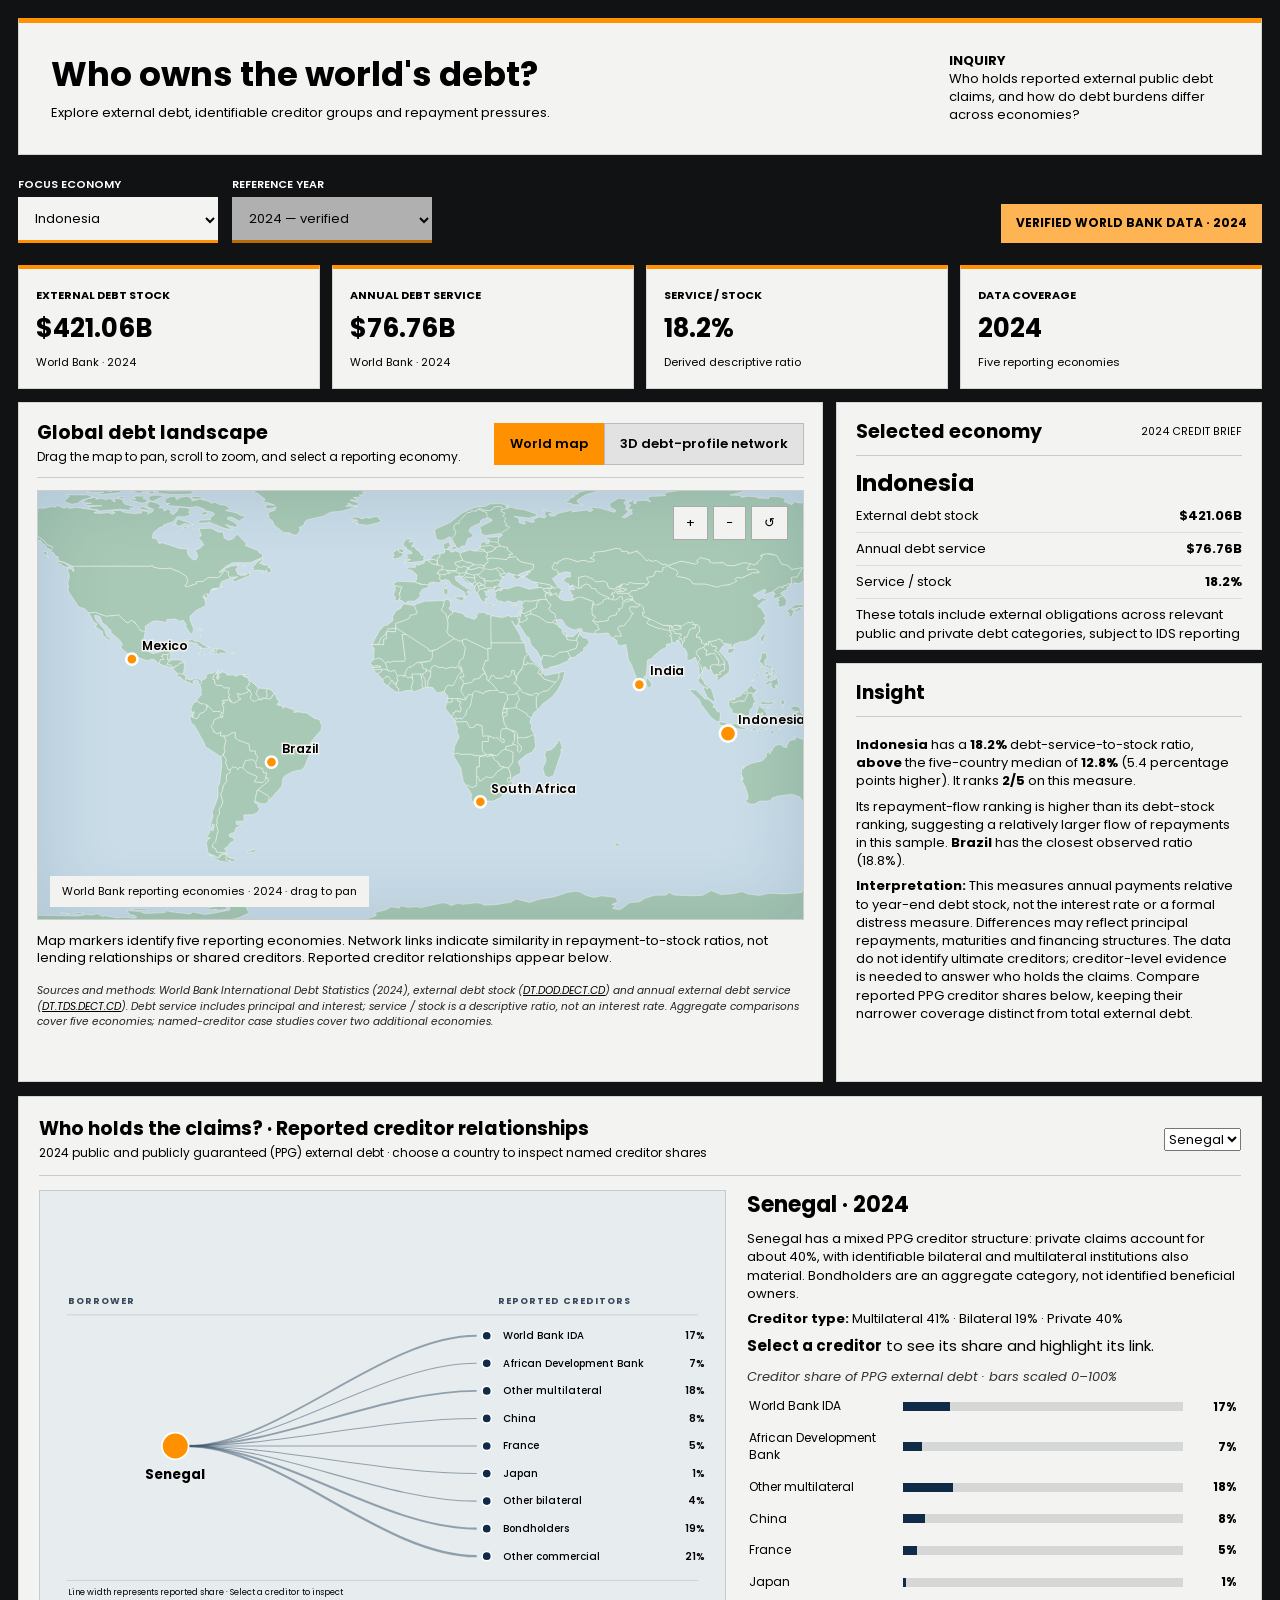
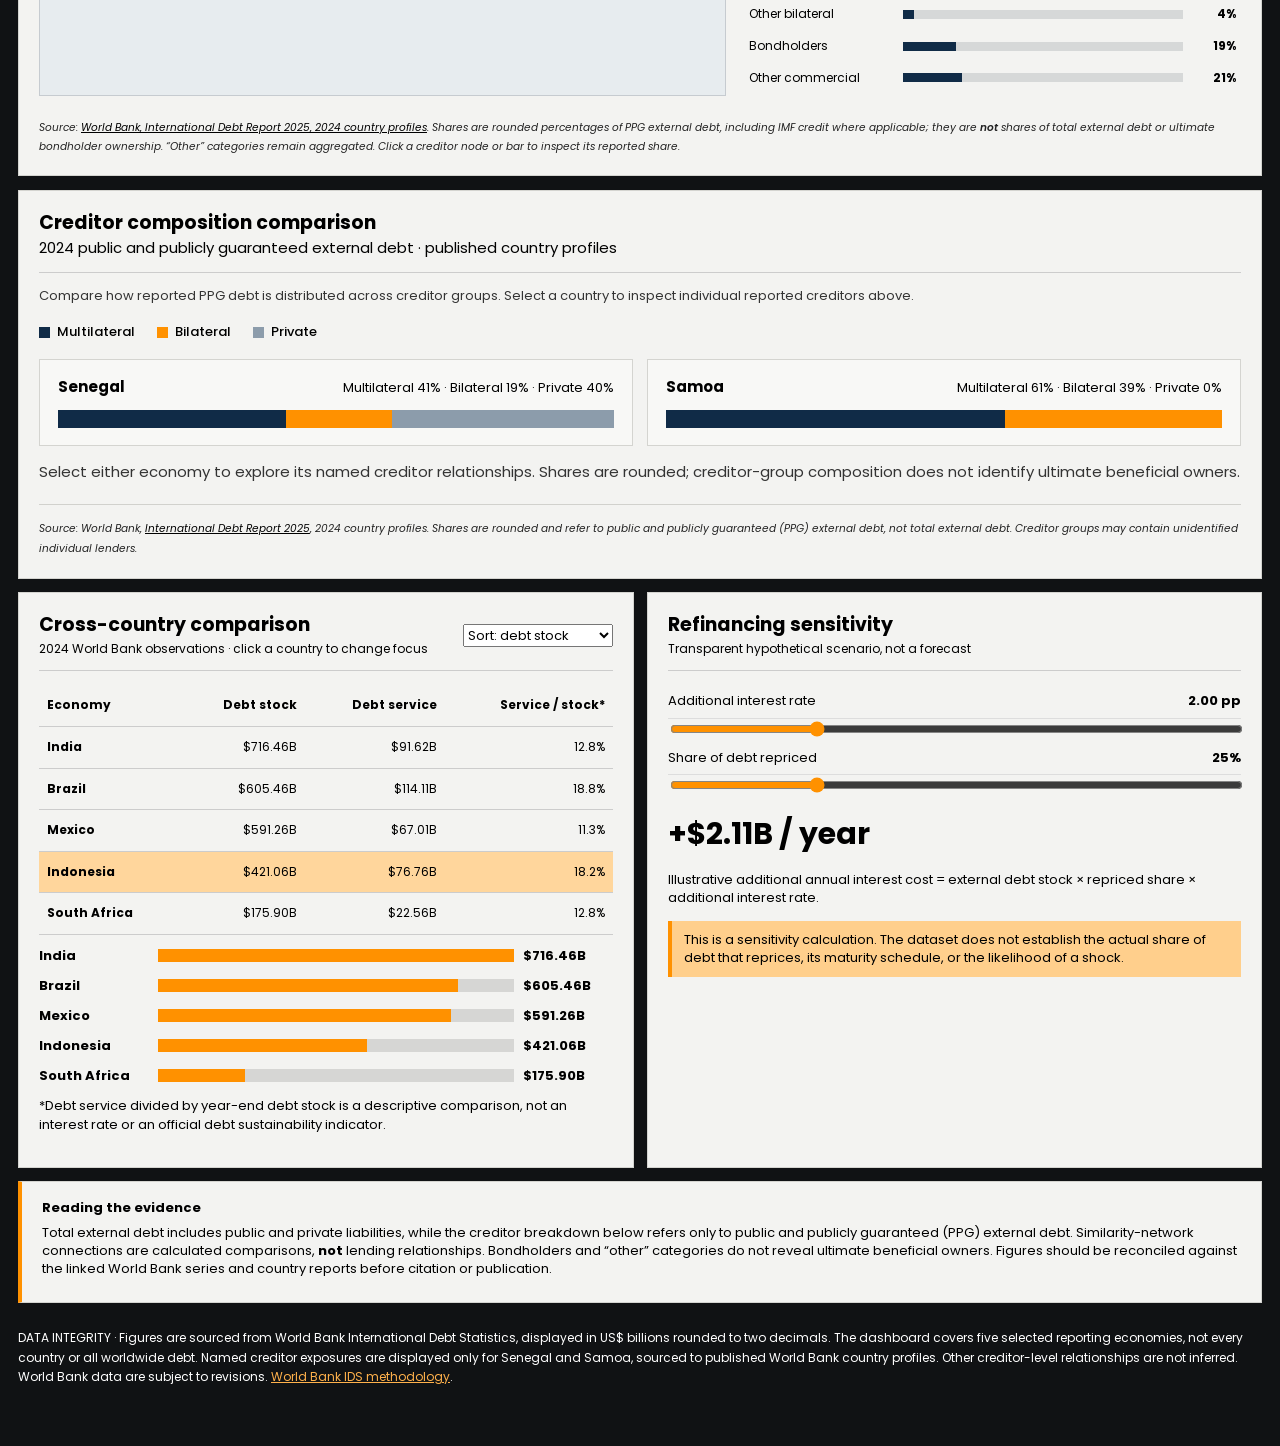
==== commit ac1570d3: "Rename index (3).html to index.html" ====
--- a/index.html
+++ b/index.html
@@ -89,7 +89,84 @@
 @media(max-width:1100px){.grid{grid-template-columns:1fr!important}.grid>.panel .mapframe{height:clamp(390px,55vw,570px)!important}}
 @media(max-width:850px){#creditorPanel .creditor-grid{grid-template-columns:1fr!important}#creditorPanel .creditor-network{min-height:300px!important}#creditorPanel .creditor-network svg{max-width:850px!important}}
 @media(max-width:550px){.grid>.panel .mapframe{height:410px!important}.grid>.stack>.panel{padding:15px!important}#creditorPanel .cbar{grid-template-columns:105px 1fr 38px!important}#creditorPanel .cbar span{font-size:11px!important}}
-</style></head><body><main class="wrap"><section class="hero"><div><h1>Who owns the world's debt?</h1><p>Explore external debt, identifiable creditor groups and repayment pressures.</p></div><div style="max-width:280px"><b>INQUIRY</b><p>Who holds reported external public debt claims, and how do debt burdens differ across economies?</p></div></section><div class="toolbar"><div><label for="country">FOCUS ECONOMY</label><select id="country"></select></div><div><label>REFERENCE YEAR</label><select disabled><option>2024 — verified</option></select></div><div class="verified">VERIFIED WORLD BANK DATA · 2024</div></div><div class="kpis" id="kpis"></div><div class="grid"><section class="panel"><div class="section-head"><div><h2>Global debt landscape</h2><p>Drag the map to pan, scroll to zoom, and select a reporting economy.</p></div><div class="tabs"><button id="mapTab" class="active">World map</button><button id="networkTab">3D debt-profile network</button></div></div><div class="mapframe" id="visual"><div id="map" style="width:100%;height:100%"></div><canvas class="network hidden" id="network"></canvas><div class="mapcontrols"><button id="plus">+</button><button id="minus">−</button><button id="reset">↺</button></div><div class="mapnote" id="mapnote">World Bank reporting economies · 2024 · drag to pan</div></div><div class="legend">Map markers identify five reporting economies. Network links indicate similarity in repayment-to-stock ratios, not lending relationships or shared creditors. Reported creditor relationships appear below.</div><p class="source-note"><em>Sources and methods: World Bank International Debt Statistics (2024), external debt stock (<a href="https://data.worldbank.org/indicator/DT.DOD.DECT.CD" target="_blank" rel="noopener">DT.DOD.DECT.CD</a>) and annual external debt service (<a href="https://data.worldbank.org/indicator/DT.TDS.DECT.CD" target="_blank" rel="noopener">DT.TDS.DECT.CD</a>). Debt service includes principal and interest; service / stock is a descriptive ratio, not an interest rate. Aggregate comparisons cover five economies; named-creditor case studies cover two additional economies.</em></p></section><div class="stack"><section class="panel"><div class="section-head"><h2>Selected economy</h2><small>2024 CREDIT BRIEF</small></div><div id="brief"></div></section><section class="panel"><div class="section-head"><h2>Insight</h2></div><div id="answer"></div></section></div></div><section class="panel" id="creditorPanel" style="margin-top:14px"><div class="section-head"><div><h2>Who holds the claims? · Reported creditor relationships</h2><p>2024 public and publicly guaranteed (PPG) external debt · choose a country to inspect named creditor shares</p></div><select id="creditorCase"><option value="Senegal">Senegal</option><option value="Samoa">Samoa</option></select></div><div class="creditor-grid"><div class="creditor-network" id="creditorNetwork" aria-label="Interactive verified creditor relationship network"></div><div class="creditor-detail"><div id="creditorInsight"></div><div id="creditorBars"></div></div></div><p class="source-note"><em>Source: <a href="https://documents1.worldbank.org/curated/en/099122225162037208/pdf/P165236-a536f876-71a7-4abb-b204-80ef88d247a1.pdf" target="_blank" rel="noopener">World Bank, International Debt Report 2025, 2024 country profiles</a>. Shares are rounded percentages of PPG external debt, including IMF credit where applicable; they are <b>not</b> shares of total external debt or ultimate bondholder ownership. “Other” categories remain aggregated. Click a creditor node or bar to inspect its reported share.</em></p></section><section class="panel" id="categoryPanel" style="margin-top:14px"><div class="section-head"><div><h2>Creditor comparison · Published profiles and additional economies</h2><p>Published creditor shares for two economies; additional five-economy API comparison when available</p></div><button id="reloadCategories">Retry live data</button></div><div id="categoryStatus" class="muted">Loading embedded creditor comparison…</div><div id="categoryTable"></div><p class="source-note"><em>Official World Bank API series: <a href="https://data.worldbank.org/indicator/DT.DOD.MLAT.CD" target="_blank">PPG multilateral</a>, <a href="https://data.worldbank.org/indicator/DT.DOD.BLAT.CD" target="_blank">PPG bilateral</a>, and <a href="https://data.worldbank.org/indicator/DT.DOD.PRVT.CD" target="_blank">PPG private creditors</a>. Missing API values are not estimated. Categories are claims on PPG borrowers and do not sum to total external debt.</em></p></section><div class="below"><section class="panel"><div class="section-head"><div><h2>Cross-country comparison</h2><p>2024 World Bank observations · click a country to change focus</p></div><select id="sort"><option value="debt">Sort: debt stock</option><option value="service">Sort: annual service</option><option value="burden">Sort: service / stock</option></select></div><div class="scroll"><table class="data-table"><thead><tr><th>Economy</th><th>Debt stock</th><th>Debt service</th><th>Service / stock*</th></tr></thead><tbody id="rows"></tbody></table></div><div id="bars"></div><p class="muted">*Debt service divided by year-end debt stock is a descriptive comparison, not an interest rate or an official debt sustainability indicator.</p></section><section class="panel"><div class="section-head"><div><h2>Refinancing sensitivity</h2><p>Transparent hypothetical scenario, not a forecast</p></div></div><div class="fact"><span>Additional interest rate</span><b id="rateOut">2.0 pp</b></div><input class="slider" id="rate" type="range" min="0" max="8" step="0.25" value="2"><div class="fact"><span>Share of debt repriced</span><b id="shareOut">25%</b></div><input class="slider" id="share" type="range" min="0" max="100" step="5" value="25"><div class="scenario" id="scenario"></div><p>Illustrative additional annual interest cost = external debt stock × repriced share × additional interest rate.</p><p class="orange">This is a sensitivity calculation. The dataset does not establish the actual share of debt that reprices, its maturity schedule, or the likelihood of a shock.</p></section></div><div class="panel" style="margin-top:13px;padding:17px 20px;border-left:4px solid #ff9100"><b>Reading the evidence</b><p style="margin:7px 0;font-size:13px">Total external debt includes public and private liabilities, while the creditor breakdown below refers only to public and publicly guaranteed (PPG) external debt. Similarity-network connections are calculated comparisons, <b>not</b> lending relationships. Bondholders and “other” categories do not reveal ultimate beneficial owners. Figures should be reconciled against the linked World Bank series and country reports before citation or publication.</p></div>
+
+/* V25 — consistent typography and stable desktop panel geometry */
+:root{--ui-text:13px;--ui-small:11px}
+body{font-size:var(--ui-text)!important;line-height:1.38!important}
+.hero p,.toolbar select,.tabs button,.panel p,.panel span,.panel button,.panel select,.panel label,.panel .fact,.panel .legend,.panel .network-note,.kpi span,.kpi small{font-size:var(--ui-text)!important;line-height:1.4!important}
+.section-head h2{font-size:19px!important;line-height:1.25!important}
+.section-head p{font-size:12px!important}
+.hero h1{font-size:34px!important}
+.big{font-size:23px!important}
+.fact{padding:7px 0!important}
+.kpi strong{font-size:26px!important}
+.kpi small,.kpi span,.eyebrow,.toolbar label{font-size:11px!important}
+.grid .source-note,.source-note,.source-note em{font-size:10.5px!important;line-height:1.5!important}
+#answer p,#answer .answer-lead,#answer .answer-detail,#brief p,#creditorInsight p{font-size:13px!important;line-height:1.4!important;margin:7px 0!important}
+#answer b,#brief b{font-size:inherit!important}
+#brief .big{font-size:23px!important}
+.data-table,.data-table th,.data-table td,.mini-table,.mini-table th,.mini-table td,.cbar span,.cbar b{font-size:12px!important}
+.mapnote,.legend,.muted,.bar-scale-note{font-size:11px!important}
+@media(min-width:1101px){
+  .grid{grid-template-columns:minmax(0,1.66fr) minmax(345px,.88fr)!important;align-items:start!important}
+  .grid>.panel{min-height:680px!important;height:680px!important;overflow:hidden;padding:18px!important}
+  .grid>.panel .mapframe{height:465px!important}
+  .grid>.stack{display:grid!important;grid-template-rows:248px 419px!important;gap:13px!important;align-self:start!important;height:680px!important;min-height:680px!important}
+  .grid>.stack>.panel{height:100%!important;min-height:0!important;overflow:hidden!important;padding:17px 19px!important}
+  .grid>.stack>.panel:last-child{height:419px!important;min-height:419px!important}
+  .grid #answer{max-height:340px!important;overflow-y:auto!important;scrollbar-width:thin;padding-right:5px}
+  .grid #brief{max-height:185px!important;overflow-y:auto!important;scrollbar-width:thin}
+  .grid .legend{margin-top:10px!important}
+  .grid .source-note{margin-top:15px!important}
+}
+@media(max-width:1100px){
+ .grid{grid-template-columns:1fr!important}
+ .grid>.panel,.grid>.stack,.grid>.stack>.panel,.grid>.stack>.panel:last-child{height:auto!important;min-height:0!important;overflow:visible!important}
+ .grid>.stack{display:flex!important;flex-direction:column!important}
+ .grid #answer,.grid #brief{max-height:none!important;overflow:visible!important}
+ .grid>.panel .mapframe{height:480px!important}
+}
+@media(max-width:600px){.hero h1{font-size:27px!important}.grid>.panel .mapframe{height:390px!important}.section-head h2{font-size:18px!important}.grid>.stack>.panel{padding:16px!important}}
+
+/* V26: keep sources fully visible with comfortable bottom breathing room. */
+@media (min-width:1101px){
+  .grid > .panel:first-child{
+    height:auto!important;
+    min-height:680px!important;
+    overflow:visible!important;
+    padding-bottom:30px!important;
+    box-sizing:border-box!important;
+  }
+  .grid > .panel:first-child .mapframe{height:430px!important;}
+  .grid > .panel:first-child .source-note{
+    margin-top:16px!important;
+    margin-bottom:0!important;
+    padding-bottom:3px!important;
+    overflow:visible!important;
+  }
+}
+@media (max-width:1100px){
+  .grid > .panel:first-child{padding-bottom:28px!important;overflow:visible!important;}
+}
+</style><style id="poppins-universal-typography">
+/* Enforce one typeface across HTML, form controls, tables and SVG labels. */
+html,body,body *,body *::before,body *::after,button,input,select,textarea,option,table,th,td,svg,svg text,svg tspan{font-family:'Poppins',sans-serif!important}
+</style><style id="composition-refresh">
+#categoryPanel .section-head{align-items:center}
+#categoryStatus{font-size:13px!important;line-height:1.45!important;margin:10px 0 17px;color:#343434}
+.composition-legend{display:flex;gap:22px;flex-wrap:wrap;margin:0 0 18px;font-size:12px;font-weight:500}
+.composition-legend span{display:inline-flex;gap:7px;align-items:center}.composition-legend i{display:inline-block;width:11px;height:11px}
+.composition-list{display:grid;grid-template-columns:repeat(2,minmax(0,1fr));gap:14px}
+.composition-row{border:1px solid #d4d4d0;padding:17px 18px;cursor:pointer;background:#f8f8f6;transition:border-color .16s,box-shadow .16s}
+.composition-row:hover,.composition-row:focus-visible{border-color:#ff9100;box-shadow:0 3px 12px #00000012;outline:none}
+.composition-row-head{display:flex;justify-content:space-between;gap:14px;align-items:baseline;margin-bottom:12px}
+.composition-row-head b{font-size:15px}.composition-row-head span{font-size:11px;line-height:1.45;text-align:right}
+.composition-track{display:flex;width:100%;height:18px;overflow:hidden;background:#dedede}
+.composition-track>div{height:100%;min-width:0}
+.composition-caption{font-size:12px!important;line-height:1.5!important;margin:16px 0 0!important;color:#333}
+#categoryPanel>.source-note{margin-top:21px!important;padding-top:12px;border-top:1px solid #d1d1cd}
+@media(max-width:760px){.composition-list{grid-template-columns:1fr}.composition-row-head{flex-wrap:wrap}}
+</style></head><body><main class="wrap"><section class="hero"><div><h1>Who owns the world's debt?</h1><p>Explore external debt, identifiable creditor groups and repayment pressures.</p></div><div style="max-width:280px"><b>INQUIRY</b><p>Who holds reported external public debt claims, and how do debt burdens differ across economies?</p></div></section><div class="toolbar"><div><label for="country">FOCUS ECONOMY</label><select id="country"></select></div><div><label>REFERENCE YEAR</label><select disabled><option>2024 — verified</option></select></div><div class="verified">VERIFIED WORLD BANK DATA · 2024</div></div><div class="kpis" id="kpis"></div><div class="grid"><section class="panel"><div class="section-head"><div><h2>Global debt landscape</h2><p>Drag the map to pan, scroll to zoom, and select a reporting economy.</p></div><div class="tabs"><button id="mapTab" class="active">World map</button><button id="networkTab">3D debt-profile network</button></div></div><div class="mapframe" id="visual"><div id="map" style="width:100%;height:100%"></div><canvas class="network hidden" id="network"></canvas><div class="mapcontrols"><button id="plus">+</button><button id="minus">−</button><button id="reset">↺</button></div><div class="mapnote" id="mapnote">World Bank reporting economies · 2024 · drag to pan</div></div><div class="legend">Map markers identify five reporting economies. Network links indicate similarity in repayment-to-stock ratios, not lending relationships or shared creditors. Reported creditor relationships appear below.</div><p class="source-note"><em>Sources and methods: World Bank International Debt Statistics (2024), external debt stock (<a href="https://data.worldbank.org/indicator/DT.DOD.DECT.CD" target="_blank" rel="noopener">DT.DOD.DECT.CD</a>) and annual external debt service (<a href="https://data.worldbank.org/indicator/DT.TDS.DECT.CD" target="_blank" rel="noopener">DT.TDS.DECT.CD</a>). Debt service includes principal and interest; service / stock is a descriptive ratio, not an interest rate. Aggregate comparisons cover five economies; named-creditor case studies cover two additional economies.</em></p></section><div class="stack"><section class="panel"><div class="section-head"><h2>Selected economy</h2><small>2024 CREDIT BRIEF</small></div><div id="brief"></div></section><section class="panel"><div class="section-head"><h2>Insight</h2></div><div id="answer"></div></section></div></div><section class="panel" id="creditorPanel" style="margin-top:14px"><div class="section-head"><div><h2>Who holds the claims? · Reported creditor relationships</h2><p>2024 public and publicly guaranteed (PPG) external debt · choose a country to inspect named creditor shares</p></div><select id="creditorCase"><option value="Senegal">Senegal</option><option value="Samoa">Samoa</option></select></div><div class="creditor-grid"><div class="creditor-network" id="creditorNetwork" aria-label="Interactive verified creditor relationship network"></div><div class="creditor-detail"><div id="creditorInsight"></div><div id="creditorBars"></div></div></div><p class="source-note"><em>Source: <a href="https://documents1.worldbank.org/curated/en/099122225162037208/pdf/P165236-a536f876-71a7-4abb-b204-80ef88d247a1.pdf" target="_blank" rel="noopener">World Bank, International Debt Report 2025, 2024 country profiles</a>. Shares are rounded percentages of PPG external debt, including IMF credit where applicable; they are <b>not</b> shares of total external debt or ultimate bondholder ownership. “Other” categories remain aggregated. Click a creditor node or bar to inspect its reported share.</em></p></section><section class="panel" id="categoryPanel" style="margin-top:14px"><div class="section-head"><div><h2>Creditor composition comparison</h2><p>2024 public and publicly guaranteed external debt · published country profiles</p></div></div><div id="categoryStatus" class="muted"></div><div id="categoryTable"></div><p class="source-note"><em>Source: World Bank, <a href="https://documents1.worldbank.org/curated/en/099122225162037208/pdf/P165236-a536f876-71a7-4abb-b204-80ef88d247a1.pdf" target="_blank" rel="noopener">International Debt Report 2025</a>, 2024 country profiles. Shares are rounded and refer to public and publicly guaranteed (PPG) external debt, not total external debt. Creditor groups may contain unidentified individual lenders.</em></p></section><div class="below"><section class="panel"><div class="section-head"><div><h2>Cross-country comparison</h2><p>2024 World Bank observations · click a country to change focus</p></div><select id="sort"><option value="debt">Sort: debt stock</option><option value="service">Sort: annual service</option><option value="burden">Sort: service / stock</option></select></div><div class="scroll"><table class="data-table"><thead><tr><th>Economy</th><th>Debt stock</th><th>Debt service</th><th>Service / stock*</th></tr></thead><tbody id="rows"></tbody></table></div><div id="bars"></div><p class="muted">*Debt service divided by year-end debt stock is a descriptive comparison, not an interest rate or an official debt sustainability indicator.</p></section><section class="panel"><div class="section-head"><div><h2>Refinancing sensitivity</h2><p>Transparent hypothetical scenario, not a forecast</p></div></div><div class="fact"><span>Additional interest rate</span><b id="rateOut">2.0 pp</b></div><input class="slider" id="rate" type="range" min="0" max="8" step="0.25" value="2"><div class="fact"><span>Share of debt repriced</span><b id="shareOut">25%</b></div><input class="slider" id="share" type="range" min="0" max="100" step="5" value="25"><div class="scenario" id="scenario"></div><p>Illustrative additional annual interest cost = external debt stock × repriced share × additional interest rate.</p><p class="orange">This is a sensitivity calculation. The dataset does not establish the actual share of debt that reprices, its maturity schedule, or the likelihood of a shock.</p></section></div><div class="panel" style="margin-top:13px;padding:17px 20px;border-left:4px solid #ff9100"><b>Reading the evidence</b><p style="margin:7px 0;font-size:13px">Total external debt includes public and private liabilities, while the creditor breakdown below refers only to public and publicly guaranteed (PPG) external debt. Similarity-network connections are calculated comparisons, <b>not</b> lending relationships. Bondholders and “other” categories do not reveal ultimate beneficial owners. Figures should be reconciled against the linked World Bank series and country reports before citation or publication.</p></div>
 <footer>DATA INTEGRITY · Figures are sourced from World Bank International Debt Statistics, displayed in US$ billions rounded to two decimals. The dashboard covers five selected reporting economies, not every country or all worldwide debt. Named creditor exposures are displayed only for Senegal and Samoa, sourced to published World Bank country profiles. Other creditor-level relationships are not inferred. World Bank data are subject to revisions. <a href="https://www.worldbank.org/en/programs/debt-statistics/ids" target="_blank" rel="noopener">World Bank IDS methodology</a>.</footer></main><div class="tooltip" id="tooltip"></div><script>
 const DATA={Indonesia:{debt:421.05921,service:76.75812,xy:[802,278]},India:{debt:716.45602,service:91.61746,xy:[715,230]},Brazil:{debt:605.46378,service:114.11271,xy:[354,306]},Mexico:{debt:591.25503,service:67.01117,xy:[217,205]},'South Africa':{debt:175.89555,service:22.55714,xy:[559,345]}};
 const names=Object.keys(DATA);let focus='Indonesia',sort='debt',view='map';const $=id=>document.getElementById(id);const usd=v=>'$'+v.toFixed(2)+'B';
@@ -207,31 +284,13 @@
  document.querySelectorAll('[data-creditor]').forEach(el=>{el.onclick=()=>{creditorSelection=el.dataset.creditor;renderCreditorCase()};el.onkeydown=e=>{if(e.key==='Enter'||e.key===' '){e.preventDefault();el.click()}}});
 }
 $('creditorCase').onchange=()=>{creditorSelection='';renderCreditorCase()};renderCreditorCase();
-const IDS_CODES={multilateral:'DT.DOD.MLAT.CD',bilateral:'DT.DOD.BLAT.CD',private:'DT.DOD.PRVT.CD'};
-const ISO={Indonesia:'IDN',India:'IND',Brazil:'BRA',Mexico:'MEX','South Africa':'ZAF'};
-// Published case-study creditor shares are embedded so the comparison is never empty.
+// Offline-first comparison: all displayed values come from the embedded country-profile data.
 function renderEmbeddedCreditorComparison(){
- const names=Object.keys(CREDITOR_CASES);
- $('categoryStatus').innerHTML='<b>Available immediately · attributed 2024 World Bank country-profile breakdowns</b> — shares of reported public and publicly guaranteed external debt. These are separate from total external debt.';
- $('categoryTable').innerHTML=`<div class="scroll"><table class="mini-table"><thead><tr><th>Borrower</th><th>Multilateral</th><th>Bilateral</th><th>Private</th><th>Coverage</th></tr></thead><tbody>${names.map(n=>{const g=CREDITOR_CASES[n].groups;return `<tr><td><b>${n}</b></td><td>${g.Multilateral}%</td><td>${g.Bilateral}%</td><td>${g.Private}%</td><td>PPG debt</td></tr>`}).join('')}</tbody></table></div><p class="muted">Named creditors and individual shares are shown in the interactive creditor network above. Percentages are rounded.</p><div id="liveCategories"><p><b>Additional five-economy comparison</b> · World Bank API data (requires internet access).</p><p id="liveCategoryStatus">Loading additional observations…</p><div id="liveCategoryTable"></div></div>`;
-}
-async function loadCreditorCategories(){
- renderEmbeddedCreditorComparison();
- const status=$('liveCategoryStatus'), target=$('liveCategoryTable');
- try{
-  const keys=Object.keys(IDS_CODES), iso=Object.values(ISO).join(';');
-  const out=await Promise.all(keys.map(async k=>{
-   const u=`https://api.worldbank.org/v2/country/${iso}/indicator/${IDS_CODES[k]}?date=2024&format=json&per_page=100`;
-   const controller=new AbortController(), t=setTimeout(()=>controller.abort(),12000);
-   try{const r=await fetch(u,{signal:controller.signal});if(!r.ok)throw Error('HTTP '+r.status);const json=await r.json();if(!Array.isArray(json)||!Array.isArray(json[1]))throw Error('No usable data');return [k,json[1]]}finally{clearTimeout(t)}
-  }));
-  const mapped={};Object.keys(ISO).forEach(n=>mapped[n]={});
-  out.forEach(([k,rows])=>rows.forEach(r=>{let n=Object.keys(ISO).find(n=>ISO[n]===r.countryiso3code);if(n&&typeof r.value==='number')mapped[n][k]=r.value/1e9}));
-  const hasAny=Object.values(mapped).some(d=>Object.keys(d).length);
-  if(!hasAny)throw Error('No numeric observations');
-  status.textContent='2024 World Bank API observations · US$ billions. Dashes mean missing values. Categories are PPG stocks, not total external debt.';
-  target.innerHTML=`<div class="scroll"><table class="mini-table"><thead><tr><th>Borrower</th><th>PPG multilateral</th><th>PPG bilateral</th><th>PPG private</th><th>Reported category sum</th></tr></thead><tbody>${Object.entries(mapped).map(([n,d])=>`<tr><td>${n}</td>${keys.map(k=>`<td>${d[k]===undefined?'—':'$'+d[k].toFixed(2)+'B'}</td>`).join('')}<td>${keys.every(k=>d[k]!==undefined)?'$'+keys.reduce((a,k)=>a+d[k],0).toFixed(2)+'B':'—'}</td></tr>`).join('')}</tbody></table></div>`;
- }catch(err){status.innerHTML='Additional live data unavailable in this browser. The embedded Senegal and Samoa comparison above remains visible. <a href="https://api.worldbank.org/v2/country/IDN/indicator/DT.DOD.MLAT.CD?date=2024&amp;format=json" target="_blank" rel="noopener">Check the World Bank API</a>.';target.innerHTML=''}
-}
-$('reloadCategories').onclick=loadCreditorCategories;loadCreditorCategories();
-</script></body></html>+ const names=['Senegal','Samoa'];
+ const groups=[['Multilateral','#102b47'],['Bilateral','#ff9100'],['Private','#8c9cab']];
+ $('categoryStatus').textContent='Compare how reported PPG debt is distributed across creditor groups. Select a country to inspect individual reported creditors above.';
+ $('categoryTable').innerHTML=`<div class="composition-legend">${groups.map(([g,c])=>`<span><i style="background:${c}"></i>${g}</span>`).join('')}</div><div class="composition-list">${names.map(n=>{const d=CREDITOR_CASES[n].groups;return `<div class="composition-row" data-case="${n}" tabindex="0" role="button" aria-label="Inspect ${n} creditor relationships"><div class="composition-row-head"><b>${n}</b><span>${groups.map(([g])=>`${g} ${d[g]}%`).join(' · ')}</span></div><div class="composition-track" role="img" aria-label="${n}: ${groups.map(([g])=>`${g} ${d[g]} percent`).join(', ')}">${groups.map(([g,c])=>`<div title="${g}: ${d[g]}%" style="width:${d[g]}%;background:${c}"></div>`).join('')}</div></div>`}).join('')}</div><p class="composition-caption">Select either economy to explore its named creditor relationships. Shares are rounded; creditor-group composition does not identify ultimate beneficial owners.</p>`;
+ document.querySelectorAll('[data-case]').forEach(el=>{const choose=()=>{$('creditorCase').value=el.dataset.case;creditorSelection='';renderCreditorCase();document.getElementById('creditorPanel').scrollIntoView({behavior:'smooth',block:'start'})};el.addEventListener('click',choose);el.addEventListener('keydown',e=>{if(e.key==='Enter'||e.key===' '){e.preventDefault();choose()}})});
+}
+renderEmbeddedCreditorComparison();
+</script><script id="poppins-font-ready">document.fonts.ready.then(function(){window.dispatchEvent(new Event('resize'));});</script></body></html>
